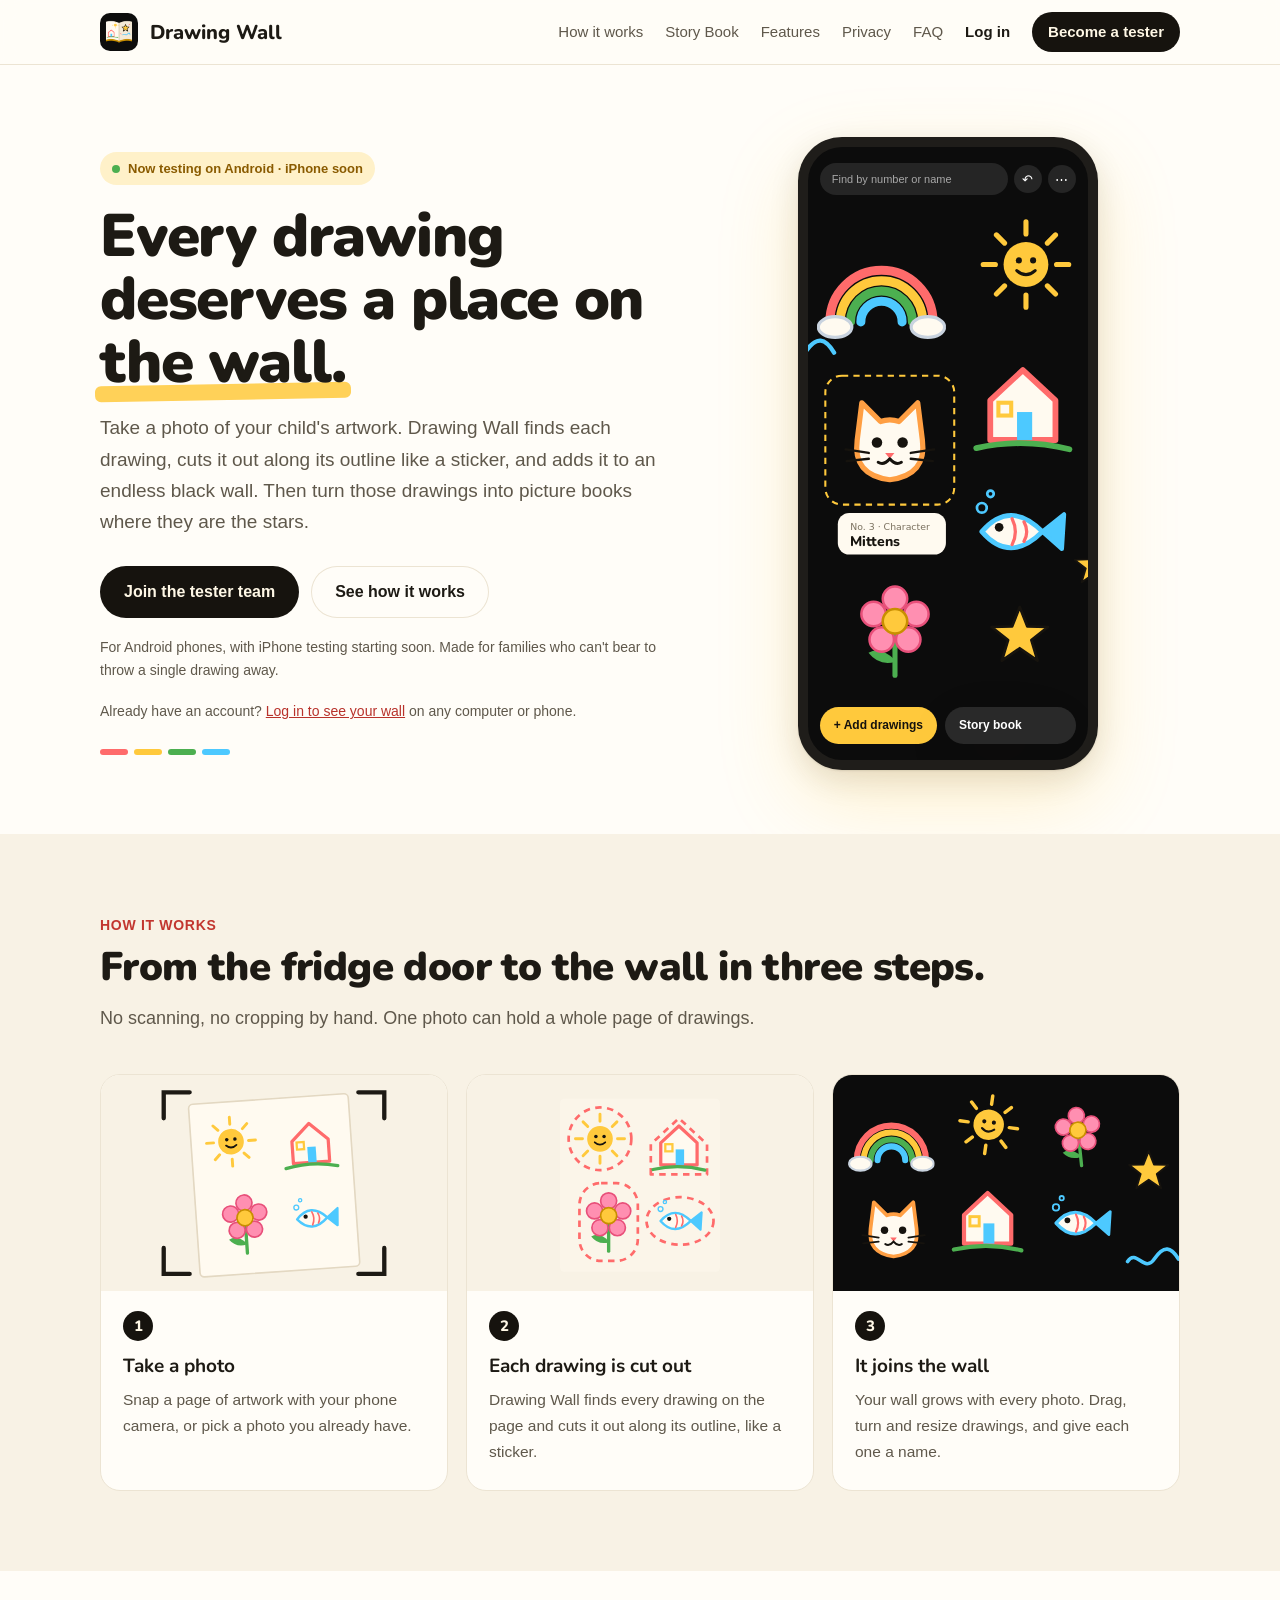
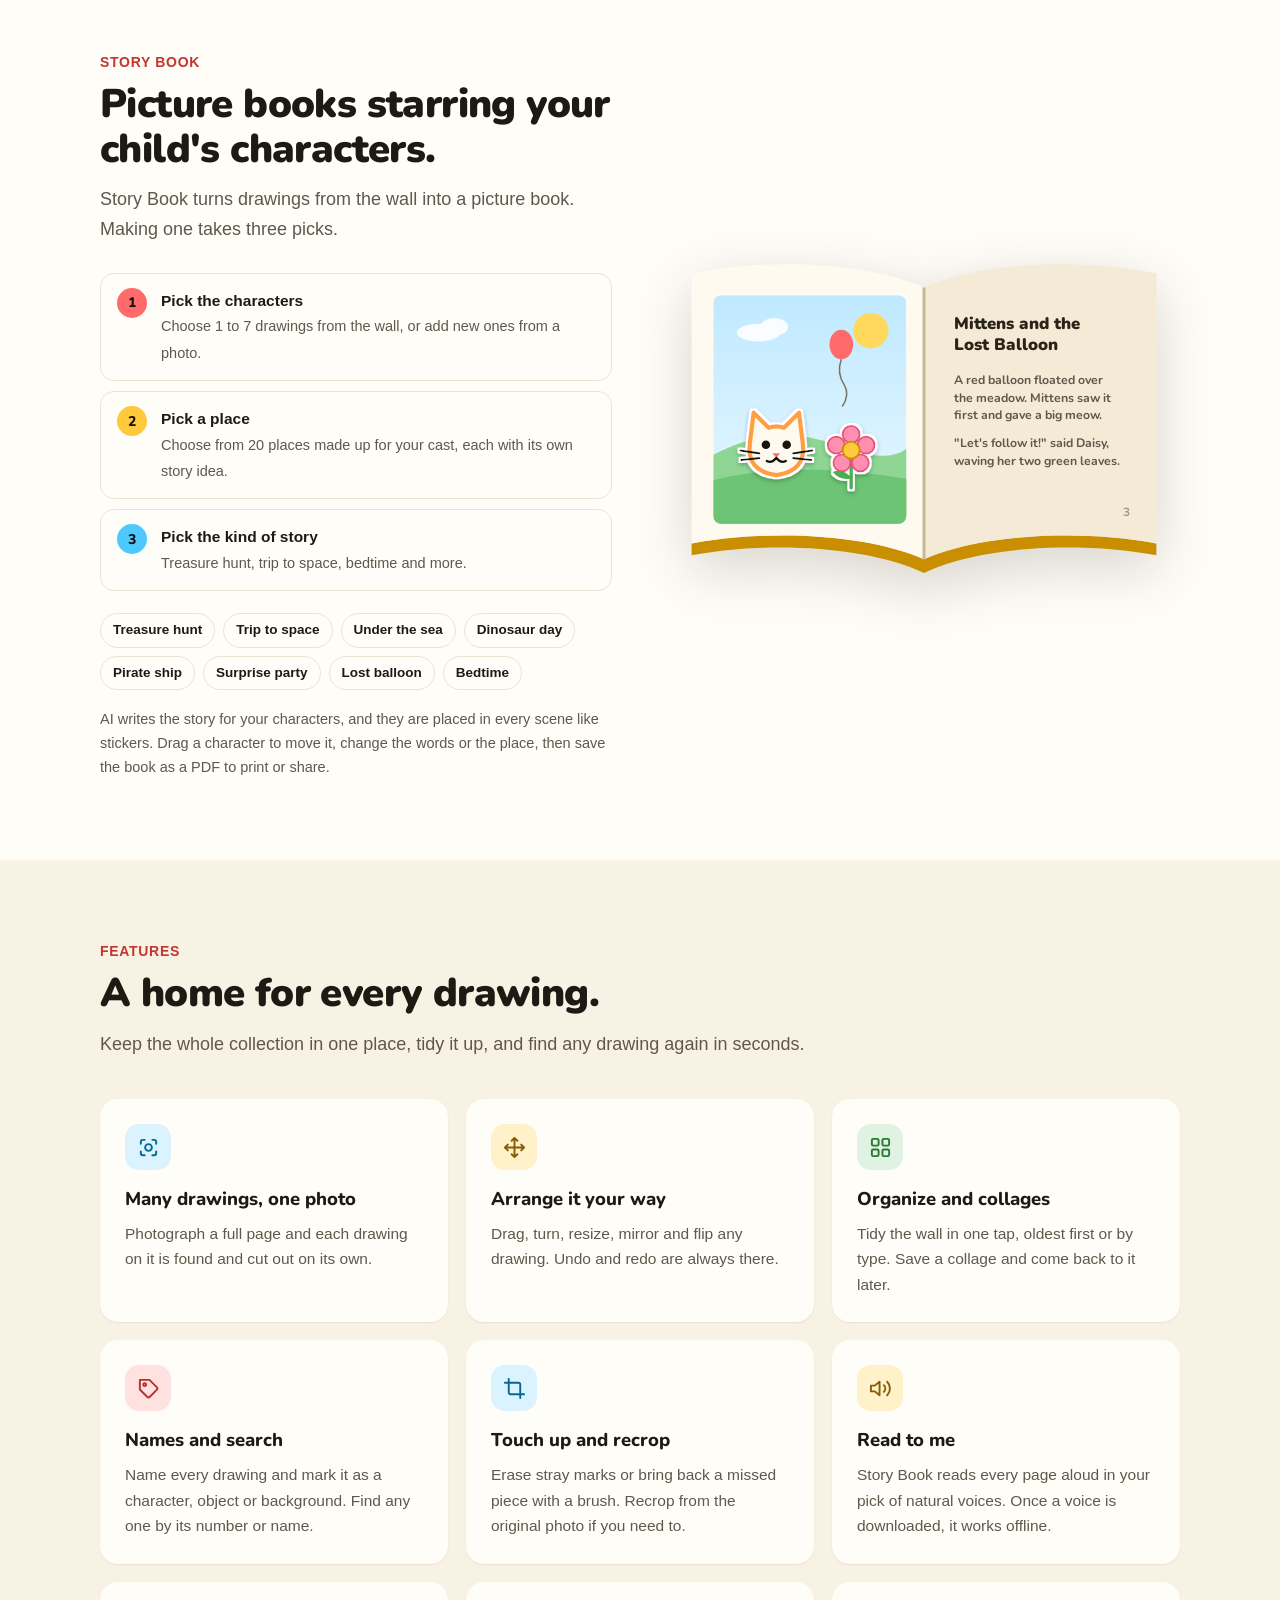
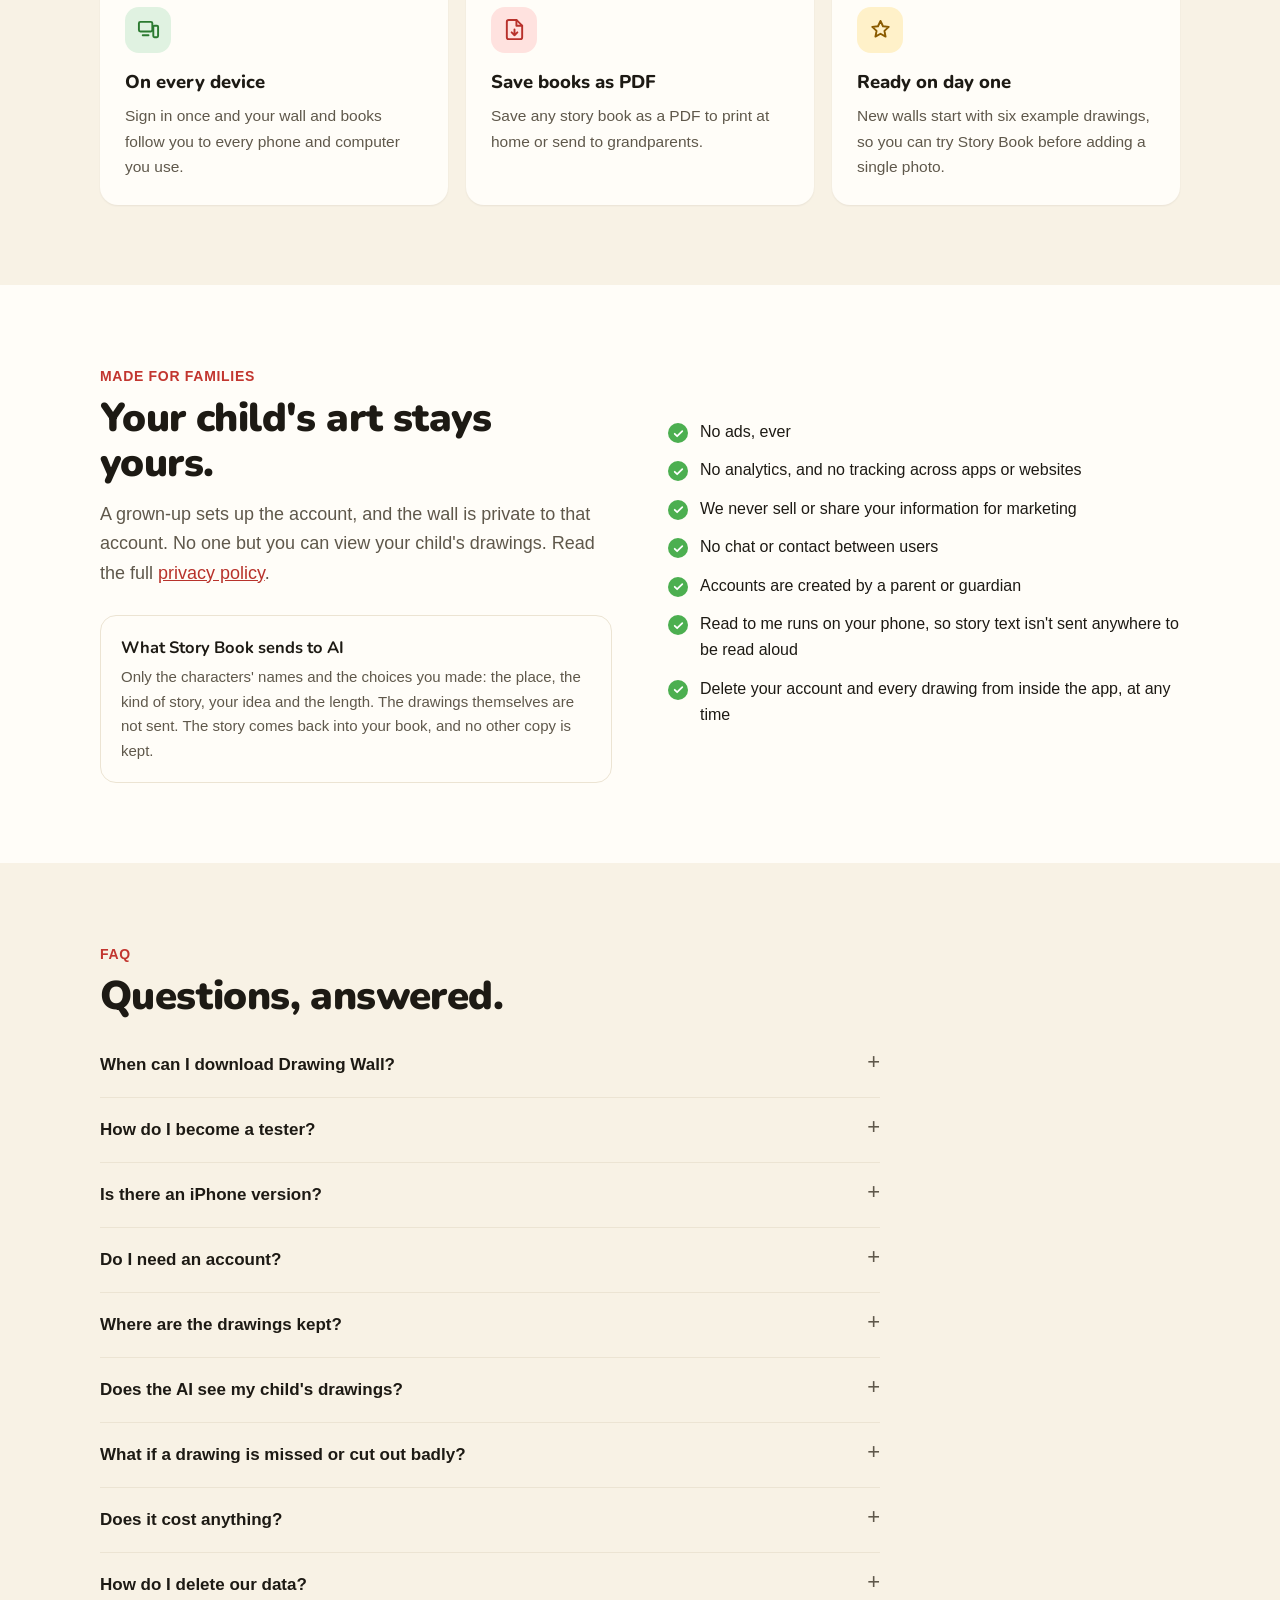
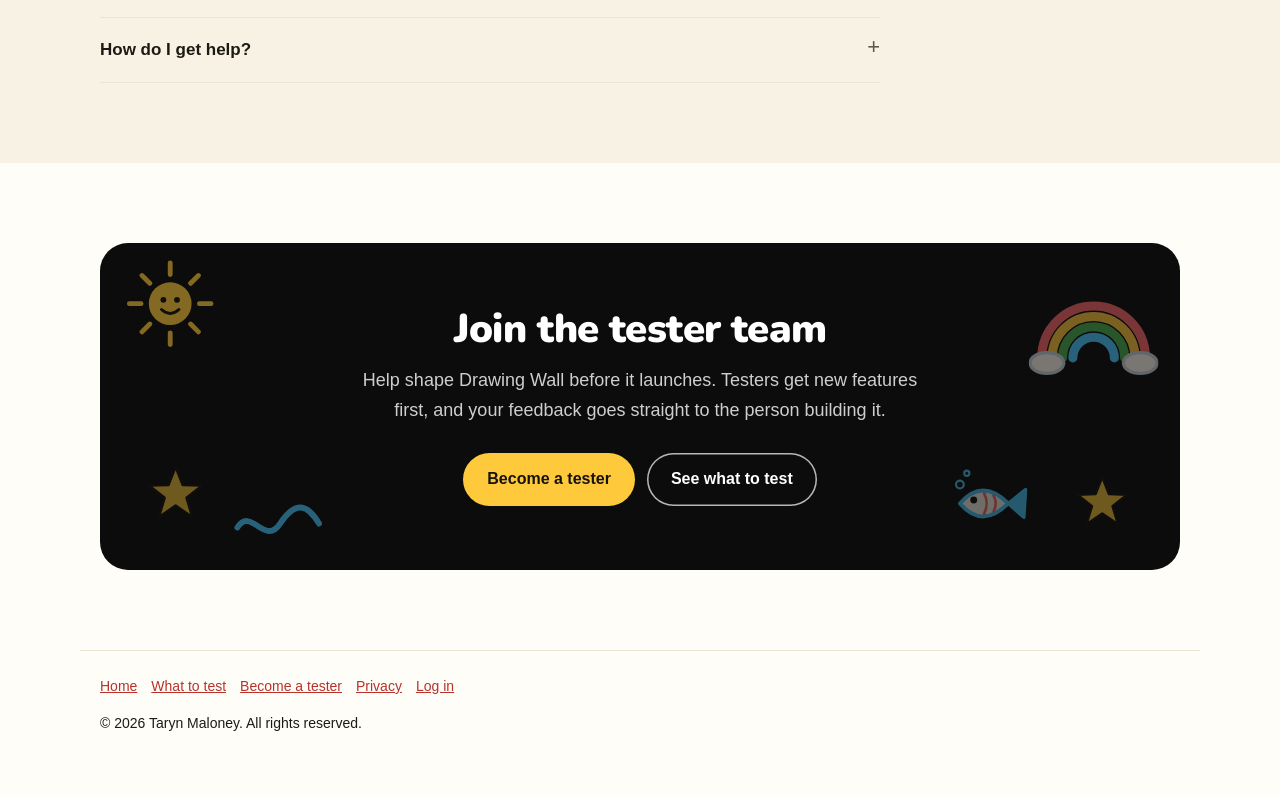
==== index.html @ f22b0670 "iPhone: coming soon via a public TestFlight link (no email list) Co-Authored-By: Claude Opus 5.5 <no" ====
<!doctype html>
<html lang="en">
<head>
<meta charset="utf-8">
<meta name="viewport" content="width=device-width, initial-scale=1">
<title>Drawing Wall · Turn your kids' drawings into a wall of art</title>
<meta name="description" content="Take a photo of your child's artwork. Drawing Wall cuts out every drawing, adds it to an endless black wall, and turns the drawings into picture books.">
<meta property="og:title" content="Drawing Wall">
<meta property="og:description" content="Turn your kids' drawings into a wall of art and picture books starring them.">
<meta property="og:image" content="feature-graphic.png">
<meta name="theme-color" content="#0c0c0c">
<link rel="icon" href="icon.png">
<link rel="apple-touch-icon" href="icon.png">
<link rel="preconnect" href="https://fonts.googleapis.com">
<link rel="preconnect" href="https://fonts.gstatic.com" crossorigin>
<link rel="stylesheet" href="https://fonts.googleapis.com/css2?family=Nunito:wght@700;800;900&display=swap">
<link rel="stylesheet" href="style.css">
<link rel="stylesheet" href="home.css">
</head>
<body class="home">

<!-- The kids' doodles, drawn once and reused in every picture on the page -->
<svg width="0" height="0" style="position:absolute" aria-hidden="true" focusable="false">
  <defs>
    <symbol id="d-cat" viewBox="0 0 100 100">
      <path d="M22 50 L26 18 L42 34 Q50 31 58 34 L74 18 L78 50 Q82 80 50 84 Q18 80 22 50Z" fill="#fffaf0" stroke="#ff9f43" stroke-width="4.5" stroke-linejoin="round"/>
      <circle cx="39" cy="52" r="4.5" fill="#16130e"/><circle cx="61" cy="52" r="4.5" fill="#16130e"/>
      <path d="M46 61 L54 61 L50 66Z" fill="#ff6b6b"/>
      <path d="M50 66 Q45 72 40 69 M50 66 Q55 72 60 69" stroke="#16130e" stroke-width="2.5" fill="none" stroke-linecap="round"/>
      <path d="M12 58 L32 61 M13 68 L32 66 M88 58 L68 61 M87 68 L68 66" stroke="#16130e" stroke-width="2" stroke-linecap="round"/>
    </symbol>
    <symbol id="d-fish" viewBox="0 0 100 100">
      <path d="M70 50 L90 34 L88 66Z" fill="#4dc9ff" stroke="#4dc9ff" stroke-width="4" stroke-linejoin="round"/>
      <path d="M14 50 Q40 20 70 50 Q40 80 14 50Z" fill="#fffaf0" stroke="#4dc9ff" stroke-width="4.5" stroke-linejoin="round"/>
      <circle cx="30" cy="46" r="4" fill="#16130e"/>
      <path d="M42 38 Q48 50 42 62 M53 41 Q58 50 53 59" stroke="#ff6b6b" stroke-width="3" fill="none" stroke-linecap="round"/>
      <circle cx="14" cy="28" r="4.5" fill="none" stroke="#4dc9ff" stroke-width="2.5"/><circle cx="22" cy="15" r="3" fill="none" stroke="#4dc9ff" stroke-width="2.5"/>
    </symbol>
    <symbol id="d-sun" viewBox="0 0 100 100">
      <path d="M50 8v12M50 80v12M8 50h12M80 50h12M21 21l8 8M71 71l8 8M79 21l-8 8M29 71l-8 8" stroke="#ffc93c" stroke-width="5" stroke-linecap="round"/>
      <circle cx="50" cy="50" r="22" fill="#ffc93c"/>
      <circle cx="43" cy="46" r="3" fill="#16130e"/><circle cx="57" cy="46" r="3" fill="#16130e"/>
      <path d="M41 56 Q50 64 59 56" stroke="#16130e" stroke-width="3" fill="none" stroke-linecap="round"/>
    </symbol>
    <symbol id="d-house" viewBox="0 0 100 100">
      <path d="M22 82 V48 L50 22 L78 48 V82 Z" fill="#fffaf0" stroke="#ff6b6b" stroke-width="5" stroke-linejoin="round"/>
      <rect x="45" y="58" width="13" height="24" fill="#4dc9ff"/>
      <rect x="29" y="50" width="11" height="11" fill="none" stroke="#ffc93c" stroke-width="3.5"/>
      <path d="M10 89 Q50 80 90 90" stroke="#4caf50" stroke-width="5" fill="none" stroke-linecap="round"/>
    </symbol>
    <symbol id="d-flower" viewBox="0 0 100 100">
      <path d="M50 52 V95" stroke="#4caf50" stroke-width="5" stroke-linecap="round"/>
      <path d="M50 80 Q36 66 24 73 Q34 86 50 82" fill="#4caf50"/>
      <g fill="#ff8fb1" stroke="#e8507a" stroke-width="2.5"><circle cx="50" cy="20" r="12"/><circle cx="71" cy="35" r="12"/><circle cx="63" cy="60" r="12"/><circle cx="37" cy="60" r="12"/><circle cx="29" cy="35" r="12"/></g>
      <circle cx="50" cy="42" r="12" fill="#ffc93c" stroke="#c98f00" stroke-width="2.5"/>
    </symbol>
    <symbol id="d-rainbow" viewBox="0 0 100 100">
      <g fill="none" stroke-width="7" stroke-linecap="round">
        <path d="M10 76 A40 40 0 0 1 90 76" stroke="#ff6b6b"/>
        <path d="M18 76 A32 32 0 0 1 82 76" stroke="#ffc93c"/>
        <path d="M26 76 A24 24 0 0 1 74 76" stroke="#4caf50"/>
        <path d="M34 76 A16 16 0 0 1 66 76" stroke="#4dc9ff"/>
      </g>
      <g fill="#fffaf0" stroke="#c9d3df" stroke-width="2.5"><ellipse cx="14" cy="80" rx="13" ry="8"/><ellipse cx="86" cy="80" rx="13" ry="8"/></g>
    </symbol>
    <symbol id="d-star" viewBox="0 0 100 100">
      <path d="M50 10 L61 38 L91 39 L67 58 L76 88 L50 70 L24 88 L33 58 L9 39 L39 38Z" fill="#ffc93c" stroke="#16130e" stroke-width="4" stroke-linejoin="round"/>
    </symbol>
    <symbol id="d-wave" viewBox="0 0 100 100">
      <path d="M8 58 C 22 36, 36 78, 52 54 S 80 34, 92 54" fill="none" stroke="#4dc9ff" stroke-width="6" stroke-linecap="round"/>
    </symbol>
    <filter id="sticker" x="-20%" y="-20%" width="140%" height="140%">
      <feMorphology in="SourceAlpha" operator="dilate" radius="2.5" result="grow"/>
      <feFlood flood-color="#ffffff"/>
      <feComposite in2="grow" operator="in" result="edge"/>
      <feDropShadow in="edge" dx="0" dy="2" stdDeviation="2" flood-color="#000" flood-opacity=".25" result="edgeShadow"/>
      <feMerge><feMergeNode in="edgeShadow"/><feMergeNode in="SourceGraphic"/></feMerge>
    </filter>
  </defs>
</svg>

<main>

<div class="nav">
  <div class="wrap">
    <header><img src="icon.png" alt=""><a href="./">Drawing Wall</a></header>
    <nav aria-label="Main">
      <a href="#how">How it works</a>
      <a href="#story-book">Story Book</a>
      <a href="#features">Features</a>
      <a href="#privacy">Privacy</a>
      <a href="#faq">FAQ</a>
      <a class="login" href="wall/">Log in</a>
      <a class="button" href="testers.html">Become a tester</a>
    </nav>
  </div>
</div>

<section class="hero">
  <div class="wrap">
    <div>
      <span class="eyebrow">Now testing on Android · iPhone soon</span>
      <h1>Every drawing deserves a place on <span class="hl">the wall.</span></h1>
      <p class="lede">Take a photo of your child's artwork. Drawing Wall finds each drawing, cuts it out along its outline like a sticker, and adds it to an endless black wall. Then turn those drawings into picture books where they are the stars.</p>
      <div class="ctas">
        <a class="button big" href="testers.html">Join the tester team</a>
        <a class="button big ghost" href="#how">See how it works</a>
      </div>
      <p class="platforms">For Android phones, with iPhone testing starting soon. Made for families who can't bear to throw a single drawing away.</p>
      <p class="platforms">Already have an account? <a href="wall/">Log in to see your wall</a> on any computer or phone.</p>
      <div class="crayons" aria-hidden="true"><i style="background:var(--coral)"></i><i style="background:var(--sun)"></i><i style="background:var(--leaf)"></i><i style="background:var(--sky)"></i></div>
    </div>

    <div class="phone" aria-hidden="true">
      <div class="screen">
        <svg class="wall" viewBox="0 0 280 590" preserveAspectRatio="xMidYMid slice">
          <use href="#d-wave" x="-34" y="160" width="70" height="70"/>
          <use href="#d-rainbow" x="14" y="74" width="124" height="124"/>
          <use class="float" href="#d-sun" x="166" y="64" width="98" height="98"/>
          <use href="#d-house" x="156" y="190" width="112" height="112"/>
          <rect x="22" y="220" width="124" height="124" rx="16" fill="none" stroke="#ffc93c" stroke-width="2" stroke-dasharray="6 5"/>
          <use href="#d-cat" x="28" y="226" width="112" height="112"/>
          <g transform="translate(34 352)">
            <rect width="104" height="40" rx="11" fill="#fffaf0"/>
            <text x="12" y="16" font-size="9" fill="#7a705e" font-family="system-ui,sans-serif">No. 3 · Character</text>
            <text x="12" y="32" font-size="13.5" font-weight="800" fill="#16130e" font-family="Nunito,system-ui,sans-serif">Mittens</text>
          </g>
          <use class="float d2" href="#d-fish" x="150" y="318" width="120" height="104"/>
          <use href="#d-flower" x="40" y="408" width="98" height="112"/>
          <use class="float d3" href="#d-star" x="176" y="436" width="66" height="66"/>
          <use href="#d-star" x="258" y="380" width="44" height="44"/>
        </svg>
        <div class="topbar"><span class="search">Find by number or name</span><span class="dot">&#8630;</span><span class="dot">&#8943;</span></div>
        <div class="dock"><span class="add">+ Add drawings</span><span class="book">Story book</span></div>
      </div>
    </div>
  </div>
</section>

<section class="band alt" id="how">
  <div class="wrap">
    <p class="kicker">How it works</p>
    <h2>From the fridge door to the wall in three steps.</h2>
    <p class="sub">No scanning, no cropping by hand. One photo can hold a whole page of drawings.</p>
    <ol class="how">
      <li>
        <span class="art" aria-hidden="true">
          <svg viewBox="0 0 320 200">
            <g transform="rotate(-4 160 100)">
              <rect x="86" y="22" width="148" height="160" rx="4" fill="#fffaf0" stroke="#e3d8c2" stroke-width="1.5"/>
              <use href="#d-sun" x="96" y="32" width="54" height="54"/>
              <use href="#d-house" x="166" y="34" width="60" height="60"/>
              <use href="#d-flower" x="100" y="100" width="62" height="70"/>
              <use href="#d-fish" x="168" y="110" width="58" height="50"/>
            </g>
            <path d="M58 40 V16 H82 M238 16 H262 V40 M262 160 V184 H238 M82 184 H58 V160" fill="none" stroke="currentColor" stroke-width="4" stroke-linecap="round" style="color:var(--text)"/>
          </svg>
        </span>
        <div class="txt"><b>Take a photo</b><span>Snap a page of artwork with your phone camera, or pick a photo you already have.</span></div>
      </li>
      <li>
        <span class="art" aria-hidden="true">
          <svg viewBox="0 0 320 200">
            <rect x="86" y="22" width="148" height="160" rx="4" fill="#fffaf0" opacity=".35"/>
            <g fill="none" stroke="#ff6b6b" stroke-width="2.5" stroke-dasharray="6 5">
              <circle cx="123" cy="59" r="29"/>
              <path d="M170 92 V64 L196 40 L222 64 V92 Z" stroke-linejoin="round"/>
              <rect x="104" y="100" width="54" height="72" rx="20"/>
              <ellipse cx="197" cy="135" rx="31" ry="22"/>
            </g>
            <use href="#d-sun" x="96" y="32" width="54" height="54"/>
            <use href="#d-house" x="166" y="34" width="60" height="60"/>
            <use href="#d-flower" x="100" y="100" width="62" height="70"/>
            <use href="#d-fish" x="168" y="110" width="58" height="50"/>
          </svg>
        </span>
        <div class="txt"><b>Each drawing is cut out</b><span>Drawing Wall finds every drawing on the page and cuts it out along its outline, like a sticker.</span></div>
      </li>
      <li>
        <span class="art dark" aria-hidden="true">
          <svg viewBox="0 0 320 200">
            <use href="#d-rainbow" x="14" y="18" width="80" height="80"/>
            <use href="#d-cat" x="18" y="104" width="76" height="76"/>
            <use href="#d-sun" x="112" y="14" width="64" height="64" transform="rotate(8 144 46)"/>
            <use href="#d-house" x="104" y="92" width="78" height="78"/>
            <use href="#d-flower" x="196" y="20" width="62" height="72" transform="rotate(-6 227 56)"/>
            <use href="#d-fish" x="192" y="104" width="76" height="66"/>
            <use href="#d-star" x="270" y="66" width="44" height="44"/>
            <use href="#d-wave" x="268" y="140" width="56" height="56"/>
          </svg>
        </span>
        <div class="txt"><b>It joins the wall</b><span>Your wall grows with every photo. Drag, turn and resize drawings, and give each one a name.</span></div>
      </li>
    </ol>
  </div>
</section>

<section class="band" id="story-book">
  <div class="wrap split">
    <div>
      <p class="kicker">Story Book</p>
      <h2>Picture books starring your child's characters.</h2>
      <p class="sub" style="margin-bottom:28px">Story Book turns drawings from the wall into a picture book. Making one takes three picks.</p>
      <ol class="picks">
        <li><span class="n" style="background:var(--coral)">1</span><div><b>Pick the characters</b><span>Choose 1 to 7 drawings from the wall, or add new ones from a photo.</span></div></li>
        <li><span class="n" style="background:var(--sun)">2</span><div><b>Pick a place</b><span>Choose from 20 places made up for your cast, each with its own story idea.</span></div></li>
        <li><span class="n" style="background:var(--sky)">3</span><div><b>Pick the kind of story</b><span>Treasure hunt, trip to space, bedtime and more.</span></div></li>
      </ol>
      <ul class="chips" aria-label="Kinds of story">
        <li>Treasure hunt</li><li>Trip to space</li><li>Under the sea</li><li>Dinosaur day</li><li>Pirate ship</li><li>Surprise party</li><li>Lost balloon</li><li>Bedtime</li>
      </ul>
      <p class="small-note">AI writes the story for your characters, and they are placed in every scene like stickers. Drag a character to move it, change the words or the place, then save the book as a PDF to print or share.</p>
    </div>
    <div class="book" role="img" aria-label="An open picture book. On the left page, a drawn cat and flower stand in a sunny meadow. On the right page, the story text.">
      <svg viewBox="0 0 520 340">
        <defs>
          <linearGradient id="sky" x1="0" y1="0" x2="0" y2="1"><stop offset="0" stop-color="#bfe9ff"/><stop offset="1" stop-color="#e9f8ff"/></linearGradient>
          <clipPath id="scene"><rect x="46" y="48" width="196" height="232" rx="8"/></clipPath>
        </defs>
        <path d="M24 300 C 100 286, 200 290, 260 316 C 320 290, 420 286, 496 300 V312 C 420 298, 320 302, 260 330 C 200 302, 100 298, 24 312 Z" fill="#c98f00"/>
        <path d="M260 40 C 200 14, 100 10, 24 26 V300 C 100 286, 200 290, 260 316 Z" fill="#fffaf0"/>
        <path d="M260 40 C 320 14, 420 10, 496 26 V300 C 420 286, 320 290, 260 316 Z" fill="#f4ead6"/>
        <path d="M260 40 V316" stroke="#c9b897" stroke-width="3"/>
        <g clip-path="url(#scene)">
          <rect x="46" y="48" width="196" height="232" fill="url(#sky)"/>
          <circle cx="206" cy="84" r="18" fill="#ffd95e"/>
          <path d="M46 210 Q 110 176 170 200 T 250 196 V290 H46Z" fill="#8fd694"/>
          <path d="M46 236 Q 130 214 250 236 V290 H46Z" fill="#6cc474"/>
          <g fill="#fff" opacity=".9"><ellipse cx="92" cy="86" rx="22" ry="9"/><ellipse cx="108" cy="80" rx="14" ry="9"/></g>
          <g transform="translate(176 98)"><ellipse cx="0" cy="0" rx="12" ry="15" fill="#ff6b6b"/><path d="M0 15 q -5 14 3 26 q 6 10 -2 22" stroke="#7a705e" stroke-width="1.5" fill="none"/></g>
          <g filter="url(#sticker)">
            <use href="#d-cat" x="62" y="150" width="96" height="96"/>
            <use href="#d-flower" x="150" y="170" width="72" height="82"/>
          </g>
        </g>
        <g font-family="Nunito,system-ui,sans-serif" fill="#2a2418">
          <text x="290" y="82" font-size="17" font-weight="900">Mittens and the</text>
          <text x="290" y="104" font-size="17" font-weight="900">Lost Balloon</text>
          <g font-size="12.5" font-weight="700" fill="#5f584b">
            <text x="290" y="138">A red balloon floated over</text>
            <text x="290" y="156">the meadow. Mittens saw it</text>
            <text x="290" y="174">first and gave a big meow.</text>
            <text x="290" y="202">"Let's follow it!" said Daisy,</text>
            <text x="290" y="220">waving her two green leaves.</text>
          </g>
          <text x="462" y="272" font-size="12" fill="#a39780" font-weight="700">3</text>
        </g>
      </svg>
    </div>
  </div>
</section>

<section class="band alt" id="features">
  <div class="wrap">
    <p class="kicker">Features</p>
    <h2>A home for every drawing.</h2>
    <p class="sub">Keep the whole collection in one place, tidy it up, and find any drawing again in seconds.</p>
    <div class="grid">
      <div class="card">
        <div class="ico sky"><svg viewBox="0 0 24 24"><path d="M4 8V6a2 2 0 0 1 2-2h2M16 4h2a2 2 0 0 1 2 2v2M20 16v2a2 2 0 0 1-2 2h-2M8 20H6a2 2 0 0 1-2-2v-2"/><circle cx="12" cy="12" r="3.5"/></svg></div>
        <h3>Many drawings, one photo</h3>
        <p>Photograph a full page and each drawing on it is found and cut out on its own.</p>
      </div>
      <div class="card">
        <div class="ico"><svg viewBox="0 0 24 24"><path d="M5 9l-3 3 3 3M9 5l3-3 3 3M15 19l-3 3-3-3M19 9l3 3-3 3M2 12h20M12 2v20"/></svg></div>
        <h3>Arrange it your way</h3>
        <p>Drag, turn, resize, mirror and flip any drawing. Undo and redo are always there.</p>
      </div>
      <div class="card">
        <div class="ico leaf"><svg viewBox="0 0 24 24"><rect x="3" y="3" width="7" height="7" rx="1.5"/><rect x="14" y="3" width="7" height="7" rx="1.5"/><rect x="3" y="14" width="7" height="7" rx="1.5"/><rect x="14" y="14" width="7" height="7" rx="1.5"/></svg></div>
        <h3>Organize and collages</h3>
        <p>Tidy the wall in one tap, oldest first or by type. Save a collage and come back to it later.</p>
      </div>
      <div class="card">
        <div class="ico coral"><svg viewBox="0 0 24 24"><path d="M20.6 13.4l-7.2 7.2a2 2 0 0 1-2.8 0L3 13V3h10l7.6 7.6a2 2 0 0 1 0 2.8z"/><circle cx="8" cy="8" r="1.5"/></svg></div>
        <h3>Names and search</h3>
        <p>Name every drawing and mark it as a character, object or background. Find any one by its number or name.</p>
      </div>
      <div class="card">
        <div class="ico sky"><svg viewBox="0 0 24 24"><path d="M6 2v14a2 2 0 0 0 2 2h14"/><path d="M18 22V8a2 2 0 0 0-2-2H2"/></svg></div>
        <h3>Touch up and recrop</h3>
        <p>Erase stray marks or bring back a missed piece with a brush. Recrop from the original photo if you need to.</p>
      </div>
      <div class="card">
        <div class="ico"><svg viewBox="0 0 24 24"><path d="M11 5L6 9H2v6h4l5 4z"/><path d="M15.5 8.5a5 5 0 0 1 0 7M19 5a10 10 0 0 1 0 14"/></svg></div>
        <h3>Read to me</h3>
        <p>Story Book reads every page aloud in your pick of natural voices. Once a voice is downloaded, it works offline.</p>
      </div>
      <div class="card">
        <div class="ico leaf"><svg viewBox="0 0 24 24"><rect x="2" y="4" width="14" height="10" rx="1.5"/><path d="M6 18h6"/><rect x="17" y="8" width="5" height="12" rx="1.2"/></svg></div>
        <h3>On every device</h3>
        <p>Sign in once and your wall and books follow you to every phone and computer you use.</p>
      </div>
      <div class="card">
        <div class="ico coral"><svg viewBox="0 0 24 24"><path d="M14 2H6a2 2 0 0 0-2 2v16a2 2 0 0 0 2 2h12a2 2 0 0 0 2-2V8z"/><path d="M14 2v6h6M12 18v-6M9 15l3 3 3-3"/></svg></div>
        <h3>Save books as PDF</h3>
        <p>Save any story book as a PDF to print at home or send to grandparents.</p>
      </div>
      <div class="card">
        <div class="ico"><svg viewBox="0 0 24 24"><path d="M12 3l2.6 5.6 6 .7-4.5 4.1 1.2 6L12 16.4 6.7 19.4l1.2-6L3.4 9.3l6-.7z"/></svg></div>
        <h3>Ready on day one</h3>
        <p>New walls start with six example drawings, so you can try Story Book before adding a single photo.</p>
      </div>
    </div>
  </div>
</section>

<section class="band" id="privacy">
  <div class="wrap split">
    <div>
      <p class="kicker">Made for families</p>
      <h2>Your child's art stays yours.</h2>
      <p class="sub" style="margin-bottom:0">A grown-up sets up the account, and the wall is private to that account. No one but you can view your child's drawings. Read the full <a href="privacy.html">privacy policy</a>.</p>
      <div class="ai-box">
        <b>What Story Book sends to AI</b>
        <p>Only the characters' names and the choices you made: the place, the kind of story, your idea and the length. The drawings themselves are not sent. The story comes back into your book, and no other copy is kept.</p>
      </div>
    </div>
    <ul class="checks">
      <li>No ads, ever</li>
      <li>No analytics, and no tracking across apps or websites</li>
      <li>We never sell or share your information for marketing</li>
      <li>No chat or contact between users</li>
      <li>Accounts are created by a parent or guardian</li>
      <li>Read to me runs on your phone, so story text isn't sent anywhere to be read aloud</li>
      <li>Delete your account and every drawing from inside the app, at any time</li>
    </ul>
  </div>
</section>

<section class="band alt" id="faq">
  <div class="wrap faq">
    <p class="kicker">FAQ</p>
    <h2>Questions, answered.</h2>
    <details>
      <summary>When can I download Drawing Wall?</summary>
      <p>Drawing Wall is in testing on Google Play ahead of its public release. Android users can <a href="testers.html">join the tester team</a> and try it now. iPhone testing through TestFlight, Apple's app for trying apps before launch, is starting soon.</p>
    </details>
    <details>
      <summary>How do I become a tester?</summary>
      <p>On Android, send us the Gmail address you use on Google Play and we'll email you the Google Play link. iPhone testing is coming soon through TestFlight, with a link you can tap to join. The steps are on the <a href="testers.html">tester page</a>.</p>
    </details>
    <details>
      <summary>Is there an iPhone version?</summary>
      <p>It's on the way. Drawing Wall is on Android first, and iPhone testing through TestFlight is starting soon. The join link will be on the <a href="testers.html#iphone">tester page</a> as soon as it opens.</p>
    </details>
    <details>
      <summary>Do I need an account?</summary>
      <p>Yes. A parent or guardian creates one with a name, email address and password. The account keeps your wall and books safe and lets them follow you to every device you sign in on.</p>
    </details>
    <details>
      <summary>Where are the drawings kept?</summary>
      <p>In your private account, stored with our database provider on servers in the United States. Only your account can read them. We don't look at them unless you ask us for help.</p>
    </details>
    <details>
      <summary>Does the AI see my child's drawings?</summary>
      <p>No. To write a story, only the characters' names and your story choices are sent. The drawings stay out of it.</p>
    </details>
    <details>
      <summary>What if a drawing is missed or cut out badly?</summary>
      <p>Drawing Wall looks for the paper, whatever its color, and tries to ignore shadows and lamp light. If a piece is missed, recrop it from the original photo, or use Touch up to erase or bring back parts.</p>
    </details>
    <details>
      <summary>Does it cost anything?</summary>
      <p>Drawing Wall is free on Google Play, with no ads.</p>
    </details>
    <details>
      <summary>How do I delete our data?</summary>
      <p>In the app, tap the menu at the top right, then Delete account, and tap it again to confirm. Your account and every drawing, photo, collage and book are removed straight away. You can also <a href="mailto:tarynmaloney5@gmail.com?subject=Drawing%20Wall%20account%20deletion">email us</a> from your account's email address.</p>
    </details>
    <details>
      <summary>How do I get help?</summary>
      <p>Email <a href="mailto:tarynmaloney5@gmail.com?subject=Drawing%20Wall%20support">tarynmaloney5@gmail.com</a> and we'll get back to you.</p>
    </details>
  </div>
</section>

<section class="band" id="get">
  <div class="wrap">
    <div class="cta">
      <svg class="confetti" viewBox="0 0 1000 320" preserveAspectRatio="xMidYMid slice" aria-hidden="true">
        <use href="#d-sun" x="20" y="20" width="90" height="90" opacity=".55"/>
        <use href="#d-wave" x="120" y="220" width="90" height="90" opacity=".5"/>
        <use href="#d-star" x="40" y="210" width="60" height="60" opacity=".45"/>
        <use href="#d-rainbow" x="860" y="24" width="120" height="120" opacity=".5"/>
        <use href="#d-star" x="900" y="220" width="56" height="56" opacity=".45"/>
        <use href="#d-fish" x="780" y="210" width="90" height="80" opacity=".45"/>
      </svg>
      <h2>Join the tester team</h2>
      <p>Help shape Drawing Wall before it launches. Testers get new features first, and your feedback goes straight to the person building it.</p>
      <div class="ctas">
        <a class="button big" href="testers.html">Become a tester</a>
        <a class="button big outline" href="testing.html">See what to test</a>
      </div>
    </div>
  </div>
</section>

<footer>
<a href="./">Home</a><a href="testing.html">What to test</a><a href="testers.html">Become a tester</a><a href="privacy.html">Privacy</a><a href="wall/">Log in</a>
<p>© 2026 Taryn Maloney. All rights reserved.</p>
</footer>

</main>
</body>
</html>
---- style.css ----
/* Drawing Wall: shared tokens and the simple doc pages. */
:root {
  color-scheme: light dark;
  --bg: #fffdf8;
  --text: #1d1a14;
  --muted: #5f584b;
  --line: #ece4d3;
  --soft: #f8f2e5;
  --brand: #16130e;          /* the black wall: primary buttons */
  --on-brand: #fff8e6;
  --link: #b8322b;           /* deep coral, readable on paper */
  --accent: #c2362f;
  /* crayon colors from the logo */
  --sun: #ffc93c;
  --coral: #ff6b6b;
  --sky: #4dc9ff;
  --leaf: #4caf50;
  --gold: #c98f00;
  --paper: #fffaf0;
  --wall: #0c0c0c;
  --head: "Nunito", -apple-system, "Segoe UI", Roboto, Helvetica, Arial, sans-serif;
}
@media (prefers-color-scheme: dark) {
  :root {
    --bg: #121110;
    --text: #f3eee3;
    --muted: #aaa293;
    --line: #2d2a25;
    --soft: #1c1a17;
    --brand: #ffc93c;
    --on-brand: #16130e;
    --link: #ff9a8f;
    --accent: #ff8a80;
  }
}
* { box-sizing: border-box; }
html { -webkit-text-size-adjust: 100%; }
body {
  margin: 0;
  background: var(--bg);
  color: var(--text);
  font: 16px/1.65 -apple-system, "Segoe UI", Roboto, Helvetica, Arial, sans-serif;
  overflow-wrap: break-word;
}
main { max-width: 760px; margin: 0 auto; padding: 32px 16px 64px; }
header { display: flex; align-items: center; gap: 12px; margin-bottom: 8px; }
header img { width: 44px; height: 44px; border-radius: 10px; }
header a { color: inherit; text-decoration: none; font-family: var(--head); font-weight: 800; font-size: 20px; }
h1, h2, h3 { font-family: var(--head); }
h1 { font-size: 32px; line-height: 1.2; margin: 24px 0 4px; font-weight: 800; }
h2 { font-size: 21px; margin: 36px 0 8px; padding-top: 12px; border-top: 1px solid var(--line); font-weight: 800; }
h3 { font-size: 17px; margin: 20px 0 4px; font-weight: 700; }
p, li { color: var(--text); }
.meta { color: var(--muted); font-size: 14px; margin: 0 0 24px; }
a { color: var(--link); }
ul { padding-left: 22px; }
li { margin: 4px 0; }
.box { background: var(--soft); border-radius: 14px; padding: 16px 18px; margin: 16px 0; }
.box p:first-child { margin-top: 0; }
.box p:last-child { margin-bottom: 0; }
table { width: 100%; border-collapse: collapse; font-size: 15px; margin: 12px 0; }
th, td { text-align: left; vertical-align: top; padding: 8px 10px; border-bottom: 1px solid var(--line); }
th { color: var(--muted); font-weight: 600; font-size: 13px; }
.button {
  display: inline-block; background: var(--brand); color: var(--on-brand); text-decoration: none;
  padding: 10px 18px; border-radius: 999px; font-weight: 700;
}
.button:hover { filter: brightness(1.12); }
footer { margin-top: 48px; padding-top: 16px; border-top: 1px solid var(--line); color: var(--muted); font-size: 14px; }
footer a { margin-right: 14px; display: inline-block; }
@media (max-width: 560px) {
  h1 { font-size: 27px; }
  table, thead, tbody, tr, th, td { display: block; }
  thead { display: none; }
  td { border: 0; padding: 2px 0; }
  tr { border-bottom: 1px solid var(--line); padding: 8px 0; }
  td:first-child { font-weight: 600; }
}
---- home.css ----
/* Landing page only. Tokens come from style.css. */
:root {
  --sun-soft: #fff1c9;  --sun-ink: #8a5b00;
  --coral-soft: #ffe2df; --coral-ink: #b8312b;
  --sky-soft: #daf3ff;  --sky-ink: #0a6890;
  --leaf-soft: #e0f2e1; --leaf-ink: #2b7a30;
  --shadow: 0 1px 2px rgba(40,30,10,.10), 0 10px 30px rgba(40,30,10,.12);
}
@media (prefers-color-scheme: dark) {
  :root {
    --sun-soft: #3a2f12;  --sun-ink: #ffd666;
    --coral-soft: #3b1f1d; --coral-ink: #ff9a8f;
    --sky-soft: #12303d;  --sky-ink: #7dd8ff;
    --leaf-soft: #1a3320; --leaf-ink: #86d68a;
    --shadow: 0 1px 2px rgba(0,0,0,.4), 0 10px 30px rgba(0,0,0,.45);
  }
}

.home main { max-width: none; padding: 0; }
.home { overflow-x: hidden; }
.wrap { max-width: 1120px; margin: 0 auto; padding: 0 20px; }

/* Nav */
.nav { position: sticky; top: 0; z-index: 10; background: color-mix(in srgb, var(--bg) 88%, transparent);
  backdrop-filter: saturate(1.4) blur(10px); -webkit-backdrop-filter: saturate(1.4) blur(10px);
  border-bottom: 1px solid var(--line); }
.nav .wrap { display: flex; align-items: center; gap: 24px; height: 64px; }
.home header { margin: 0; flex: none; }
.home header img { width: 38px; height: 38px; }
.nav nav { margin-left: auto; display: flex; align-items: center; gap: 22px; font-size: 15px; }
.nav nav a { color: var(--muted); text-decoration: none; white-space: nowrap; }
.nav nav a:hover { color: var(--text); }
.nav nav .button { color: var(--on-brand); padding: 8px 16px; }
@media (max-width: 860px) { .nav nav a:not(.button):not(.login) { display: none; } }
.nav nav a.login { color: var(--text); font-weight: 600; }
@media (max-width: 380px) { .home header a { font-size: 18px; } .nav nav .button { padding: 7px 13px; font-size: 14px; } }

/* Hero */
.hero { padding: 72px 0 64px; overflow: hidden; position: relative; }
.hero .wrap { display: grid; grid-template-columns: 1.1fr .9fr; gap: 48px; align-items: center; }
.eyebrow { display: inline-flex; align-items: center; gap: 8px; background: var(--sun-soft); color: var(--sun-ink);
  font-size: 13px; font-weight: 700; padding: 6px 12px; border-radius: 999px; }
.eyebrow::before { content: ""; width: 8px; height: 8px; border-radius: 50%; background: var(--leaf); }
.hero h1 { font-size: clamp(36px, 5.2vw, 60px); line-height: 1.05; letter-spacing: -.02em; margin: 20px 0 18px; font-weight: 900; }
.hero h1 .hl { position: relative; white-space: nowrap; }
.hero h1 .hl::after { content: ""; position: absolute; left: -2%; right: -2%; bottom: .06em; height: .26em; z-index: -1;
  background: var(--sun); border-radius: 6px; transform: rotate(-1deg); opacity: .85; }
@media (prefers-color-scheme: dark) { .hero h1 .hl::after { opacity: .45; } }
.hero h1 .hl { z-index: 0; }
.lede { font-size: 19px; color: var(--muted); max-width: 34em; margin: 0 0 28px; }
.ctas { display: flex; flex-wrap: wrap; gap: 12px; align-items: center; }
.button.big { padding: 13px 24px; font-size: 16px; }
.button.ghost { background: transparent; color: var(--text); box-shadow: inset 0 0 0 1px var(--line); }
.platforms { margin-top: 18px; font-size: 14px; color: var(--muted); }
.crayons { display: flex; gap: 6px; margin-top: 26px; }
.crayons i { width: 28px; height: 6px; border-radius: 6px; }

/* Phone mockup: the black wall */
.phone { justify-self: center; width: 300px; max-width: 100%; aspect-ratio: 9 / 19; border-radius: 44px; padding: 10px;
  background: #1f1d1a; box-shadow: var(--shadow), 0 30px 80px rgba(255,201,60,.22); position: relative; }
.screen { position: relative; height: 100%; border-radius: 34px; overflow: hidden; background: var(--wall); }
.screen svg.wall { position: absolute; inset: 0; width: 100%; height: 100%; }
.topbar { position: absolute; top: 16px; left: 12px; right: 12px; display: flex; gap: 6px; align-items: center; }
.topbar .search { flex: 1; min-width: 0; background: rgba(255,255,255,.1); color: rgba(255,255,255,.6); border-radius: 999px;
  padding: 7px 12px; font-size: 11px; white-space: nowrap; overflow: hidden; text-overflow: ellipsis; }
.topbar .dot { width: 28px; height: 28px; flex: none; border-radius: 50%; background: rgba(255,255,255,.1); color: #fff;
  display: grid; place-items: center; font-size: 13px; line-height: 1; }
.dock { position: absolute; left: 12px; right: 12px; bottom: 16px; display: flex; gap: 8px; justify-content: center; }
.dock span { border-radius: 999px; padding: 9px 14px; font-size: 12px; font-weight: 700; white-space: nowrap; }
.dock .add { background: var(--sun); color: #16130e; }
.dock .book { background: rgba(255,255,255,.12); color: #fff; }
.namecard { position: absolute; left: 18px; top: 210px; background: #fffaf0; color: #16130e; border-radius: 12px;
  padding: 6px 10px 7px; font-size: 11px; box-shadow: 0 6px 20px rgba(0,0,0,.5); }
.namecard small { display: block; color: #7a705e; font-size: 9.5px; }
.namecard b { font-size: 12.5px; }
@media (prefers-reduced-motion: no-preference) {
  .float { animation: bob 6s ease-in-out infinite; transform-box: fill-box; transform-origin: center; }
  .float.d2 { animation-delay: -2s; } .float.d3 { animation-delay: -4s; }
  @keyframes bob { 50% { transform: translateY(-4px) rotate(1.5deg); } }
}

@media (max-width: 860px) {
  .hero { padding-top: 44px; }
  .hero .wrap { grid-template-columns: 1fr; }
  .phone { width: 270px; }
}

/* Sections */
section.band { padding: 80px 0; scroll-margin-top: 40px; }
section.alt { background: var(--soft); }
.kicker { color: var(--accent); font-weight: 800; font-size: 14px; letter-spacing: .05em; text-transform: uppercase; margin: 0; }
.home h2 { border: 0; padding: 0; font-size: clamp(28px, 3.6vw, 40px); line-height: 1.12; letter-spacing: -.015em; margin: 8px 0 14px; font-weight: 900; }
.sub { color: var(--muted); font-size: 18px; max-width: 40em; margin: 0 0 40px; }
@media (max-width: 600px) { section.band { padding: 60px 0; } .sub { font-size: 17px; } }

/* How it works */
.how { display: grid; grid-template-columns: repeat(3, 1fr); gap: 18px; list-style: none; padding: 0; margin: 0; counter-reset: step; }
@media (max-width: 820px) { .how { grid-template-columns: 1fr; } }
.how li { counter-increment: step; margin: 0; border-radius: 20px; background: var(--bg); border: 1px solid var(--line); overflow: hidden; }
.how .art { display: block; aspect-ratio: 16 / 10; background: var(--soft); }
.how .art svg { display: block; width: 100%; height: 100%; }
.how .art.dark { background: var(--wall); }
.how .txt { padding: 20px 22px 24px; }
.how .txt::before { content: counter(step); display: inline-grid; place-items: center; width: 30px; height: 30px; border-radius: 50%;
  background: var(--brand); color: var(--on-brand); font-weight: 800; font-size: 15px; margin-bottom: 10px; font-family: var(--head); }
.how b { display: block; font-family: var(--head); font-size: 19px; margin-bottom: 4px; }
.how span { color: var(--muted); font-size: 15.5px; }
.how-note { color: var(--muted); font-size: 14.5px; margin: 22px 0 0; }

/* Story Book */
.split { display: grid; grid-template-columns: 1fr 1fr; gap: 56px; align-items: center; }
@media (max-width: 860px) { .split { grid-template-columns: 1fr; gap: 36px; } }
.picks { list-style: none; padding: 0; margin: 0 0 22px; display: grid; gap: 10px; }
.picks li { display: flex; align-items: flex-start; gap: 14px; background: var(--bg); border: 1px solid var(--line);
  border-radius: 14px; padding: 14px 16px; margin: 0; }
.picks b { display: block; font-size: 15.5px; }
.picks span { color: var(--muted); font-size: 14.5px; }
.picks .n { flex: none; width: 30px; height: 30px; border-radius: 50%; display: grid; place-items: center; font-weight: 800;
  font-family: var(--head); color: #16130e; font-size: 14px; }
.book { width: 100%; max-width: 520px; justify-self: center; filter: drop-shadow(0 18px 30px rgba(40,30,10,.18)); }
@media (prefers-color-scheme: dark) { .book { filter: drop-shadow(0 18px 30px rgba(0,0,0,.5)); } }
.book svg { display: block; width: 100%; height: auto; }
.chips { display: flex; flex-wrap: wrap; gap: 8px; margin: 0; padding: 0; list-style: none; }
.chips li { margin: 0; font-size: 13.5px; font-weight: 600; padding: 5px 12px; border-radius: 999px; background: var(--bg);
  border: 1px solid var(--line); color: var(--text); }
.small-note { color: var(--muted); font-size: 14.5px; margin: 18px 0 0; }

/* Features */
.grid { display: grid; grid-template-columns: repeat(3, 1fr); gap: 18px; }
@media (max-width: 900px) { .grid { grid-template-columns: repeat(2, 1fr); } }
@media (max-width: 600px) { .grid { grid-template-columns: 1fr; } }
.card { background: var(--bg); border: 1px solid var(--line); border-radius: 18px; padding: 24px; }
.alt .card { border-color: transparent; box-shadow: 0 1px 2px rgba(40,30,10,.07); }
.card h3 { margin: 14px 0 6px; font-size: 18.5px; font-weight: 800; }
.card p { margin: 0; color: var(--muted); font-size: 15.5px; }
.ico { width: 46px; height: 46px; border-radius: 14px; display: grid; place-items: center; background: var(--sun-soft); color: var(--sun-ink); }
.ico.coral { background: var(--coral-soft); color: var(--coral-ink); }
.ico.sky { background: var(--sky-soft); color: var(--sky-ink); }
.ico.leaf { background: var(--leaf-soft); color: var(--leaf-ink); }
.ico svg { width: 23px; height: 23px; fill: none; stroke: currentColor; stroke-width: 2; stroke-linecap: round; stroke-linejoin: round; }

/* Families and privacy */
.checks { list-style: none; padding: 0; margin: 0; display: grid; gap: 12px; }
.checks li { position: relative; padding-left: 32px; margin: 0; }
.checks li::before { content: ""; position: absolute; left: 0; top: 4px; width: 20px; height: 20px; border-radius: 50%;
  background: var(--leaf) url("data:image/svg+xml,%3Csvg xmlns='http://www.w3.org/2000/svg' viewBox='0 0 24 24' fill='none' stroke='white' stroke-width='3.2' stroke-linecap='round' stroke-linejoin='round'%3E%3Cpath d='M5 12.5l4.5 4.5L19 7.5'/%3E%3C/svg%3E") center/13px no-repeat; }
.ai-box { margin-top: 26px; background: var(--bg); border: 1px solid var(--line); border-radius: 16px; padding: 18px 20px; }
.ai-box b { display: block; font-family: var(--head); font-size: 16.5px; margin-bottom: 4px; }
.ai-box p { margin: 0; color: var(--muted); font-size: 15px; }

/* FAQ */
.faq details, .faq h2 { max-width: 780px; }
.faq details { border-bottom: 1px solid var(--line); padding: 18px 0; }
.faq summary { cursor: pointer; font-weight: 700; font-size: 17px; list-style: none; display: flex; justify-content: space-between; gap: 16px; }
.faq summary::-webkit-details-marker { display: none; }
.faq summary::after { content: "+"; color: var(--muted); font-weight: 400; font-size: 22px; line-height: 1; }
.faq details[open] summary::after { content: "\2013"; }
.faq details p { color: var(--muted); margin: 10px 0 0; }

/* CTA: a little black wall */
.cta { position: relative; overflow: hidden; text-align: center; background: var(--wall); color: #fff; border-radius: 28px; padding: 64px 24px; }
.cta > *:not(svg) { position: relative; }
.cta svg.confetti { position: absolute; inset: 0; width: 100%; height: 100%; opacity: .9; }
.cta h2 { color: #fff; margin-top: 0; }
.cta p { color: rgba(255,255,255,.8); font-size: 18px; margin: 0 auto 28px; max-width: 32em; }
.cta .ctas { justify-content: center; }
.cta .button { background: var(--sun); color: #16130e; }
.cta .button.outline { background: transparent; color: #fff; box-shadow: inset 0 0 0 1.5px rgba(255,255,255,.7); }
@media (prefers-color-scheme: dark) { .cta { box-shadow: inset 0 0 0 1px var(--line); } }

.home footer { max-width: 1120px; margin: 0 auto; padding: 24px 20px 48px; }
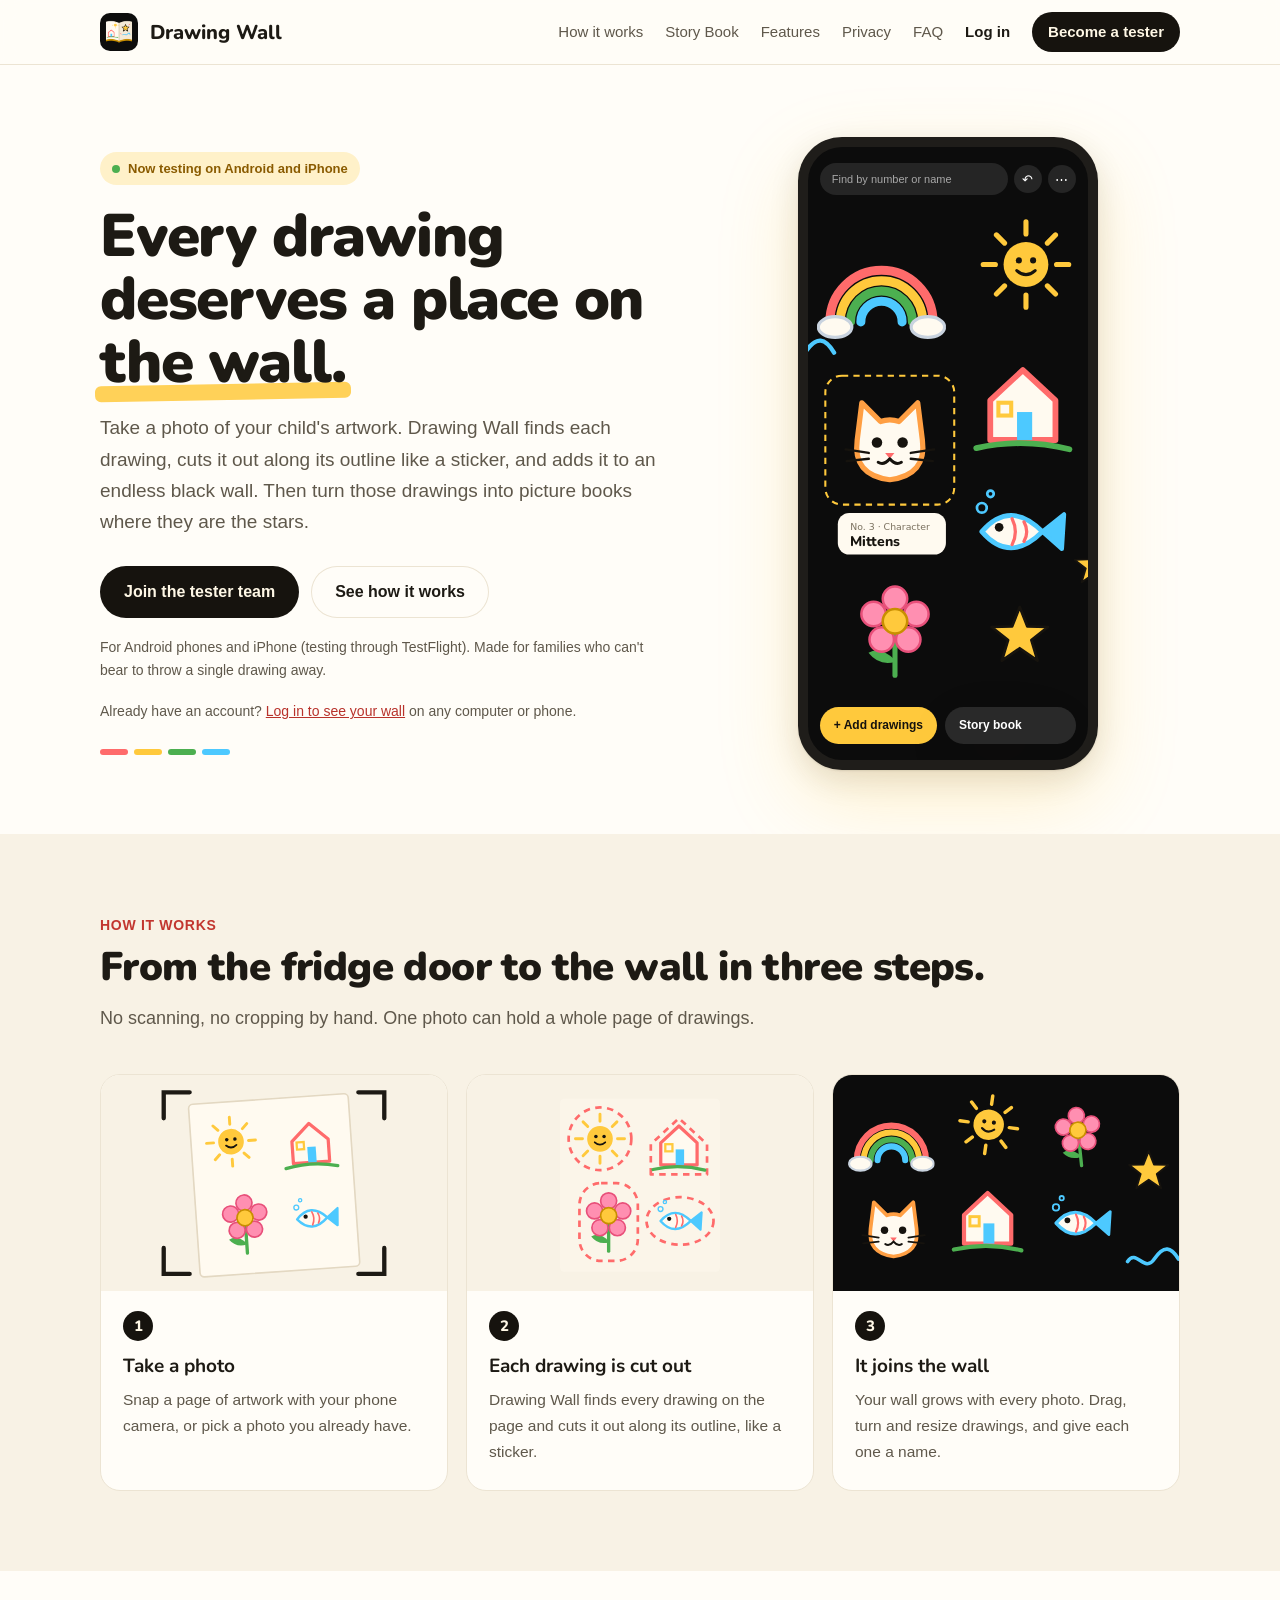
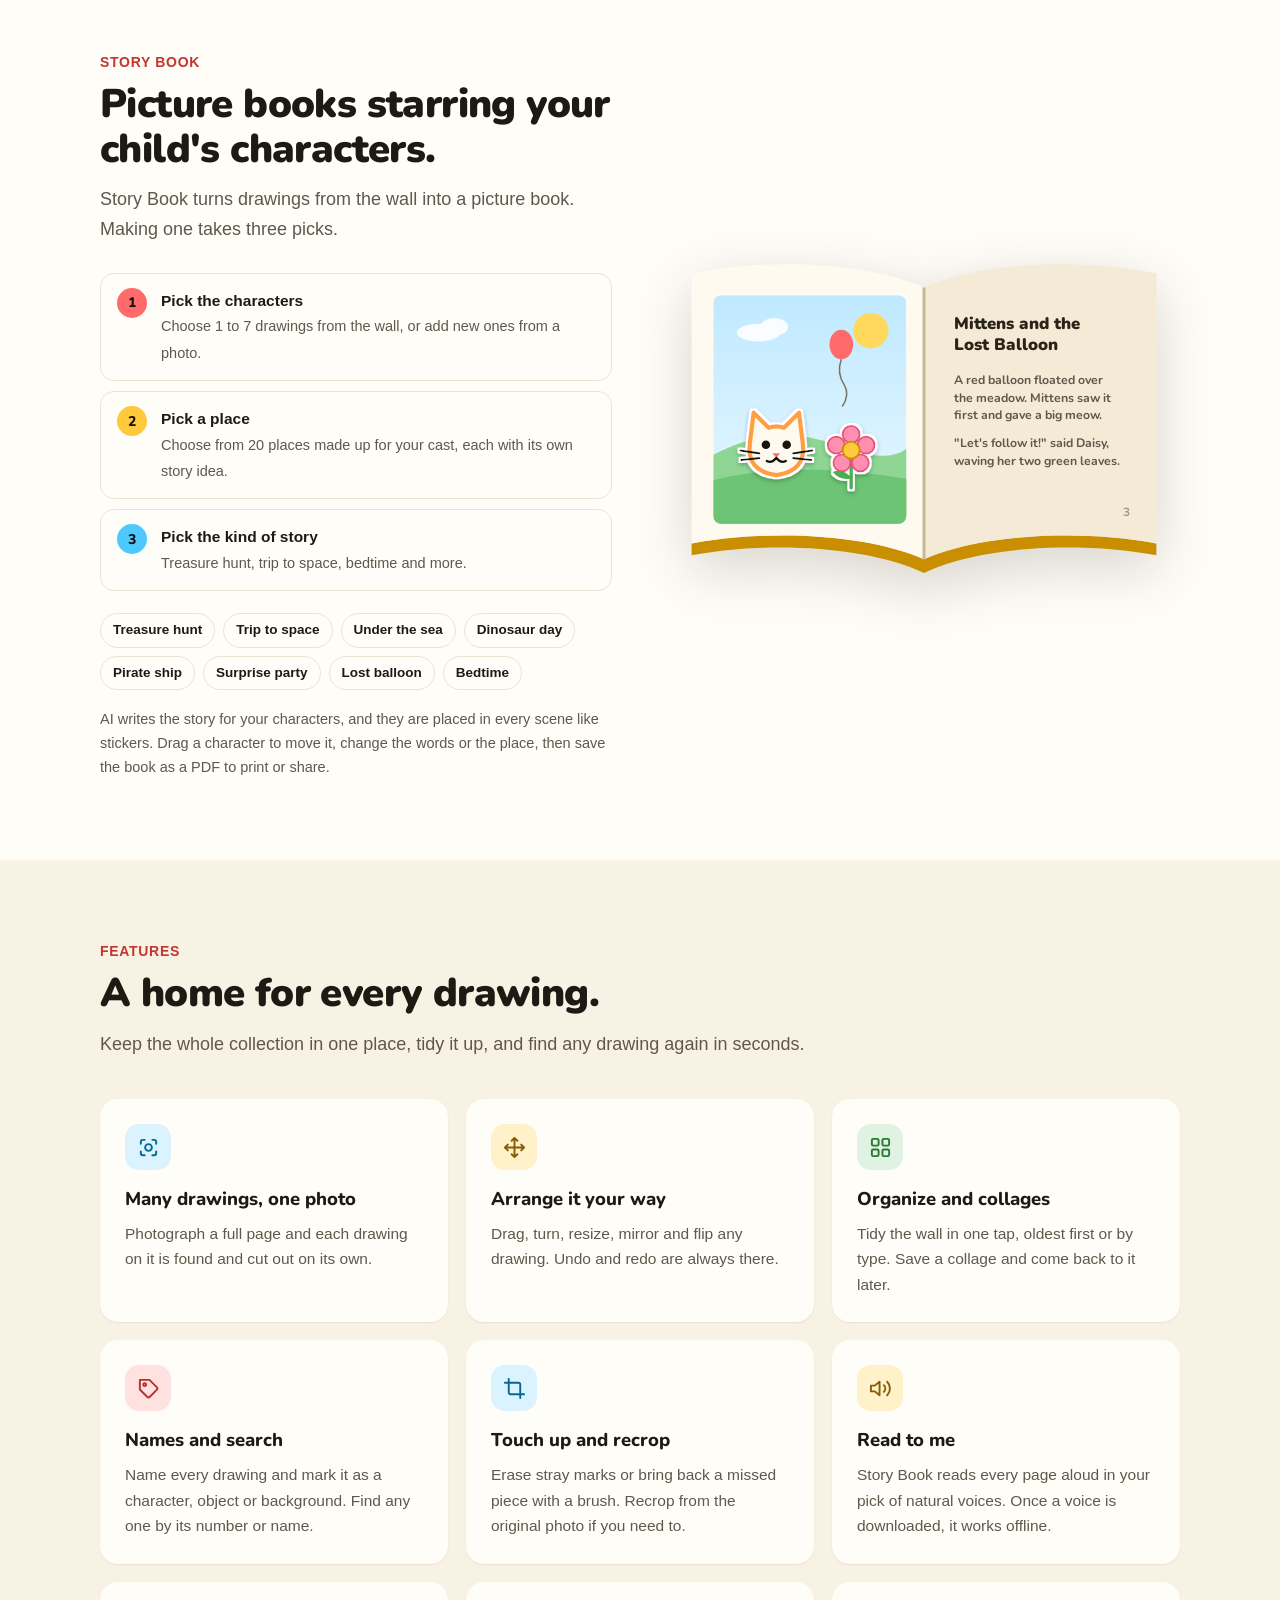
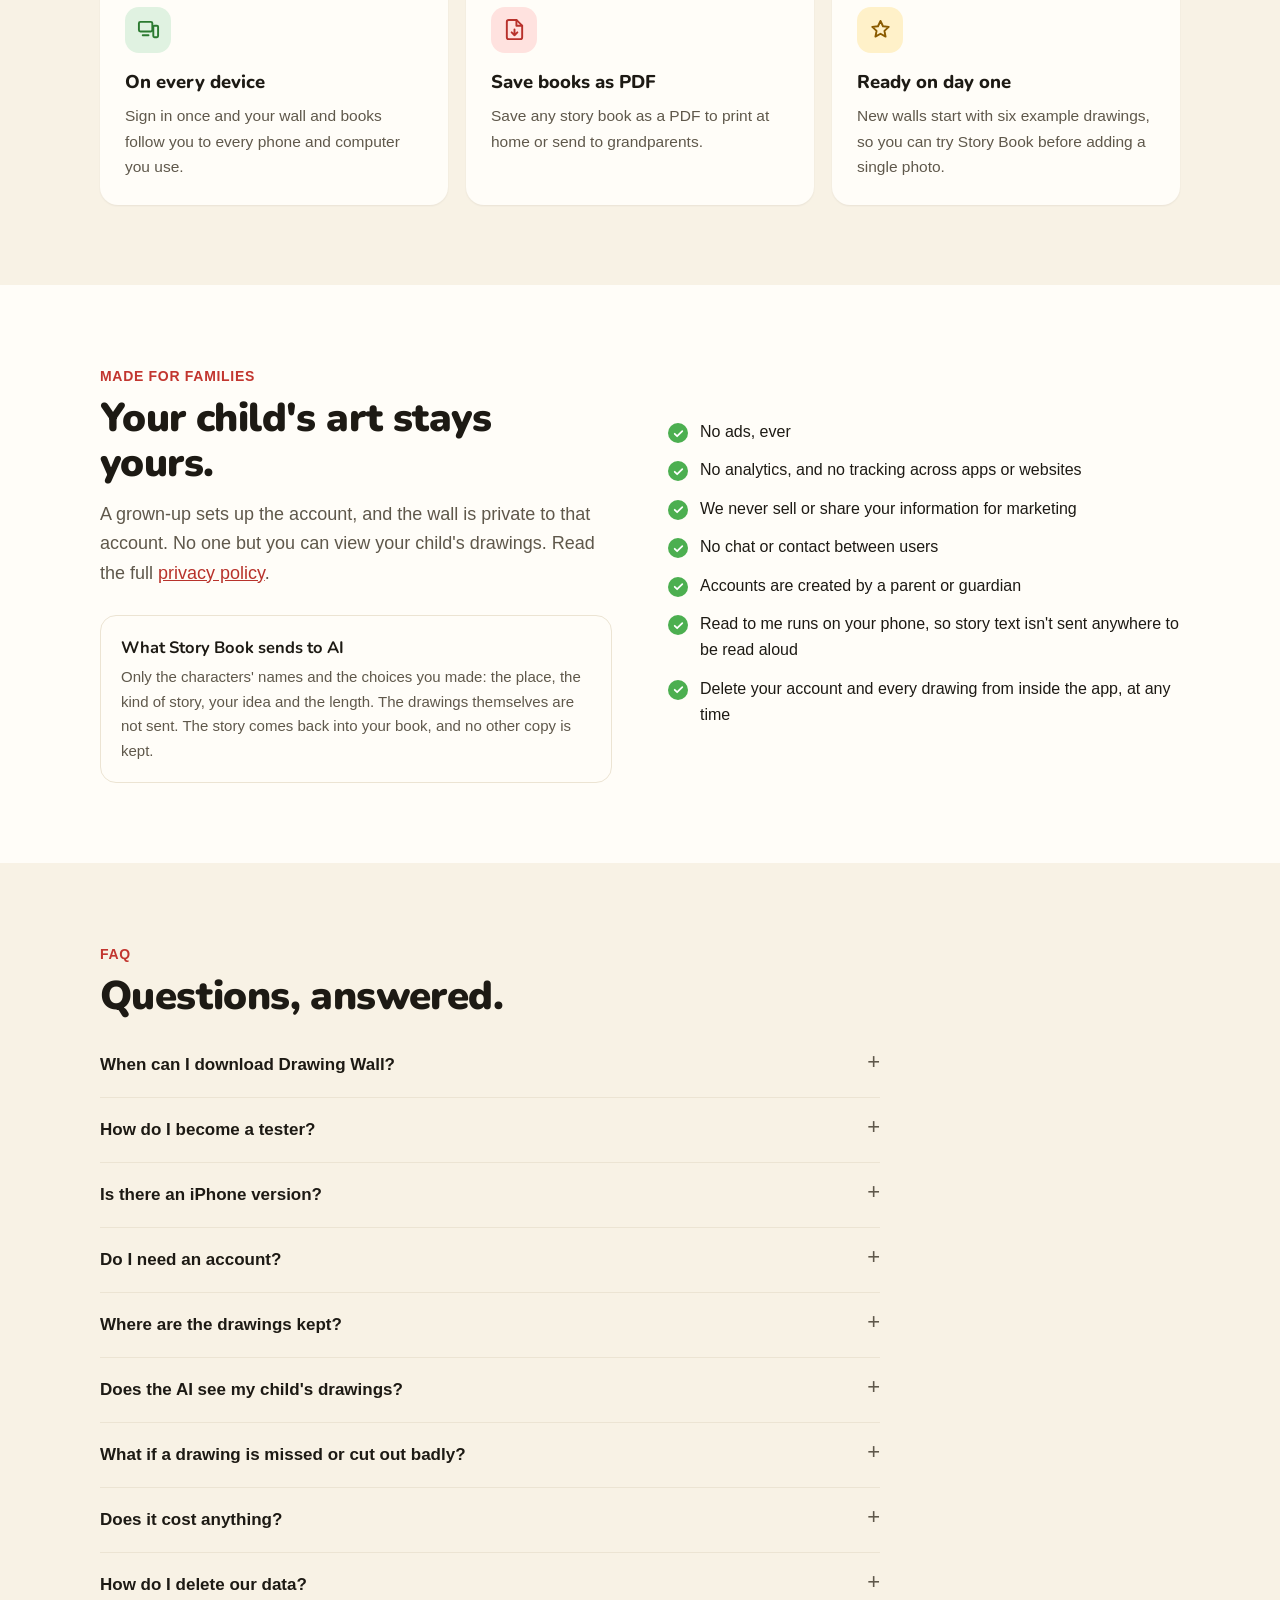
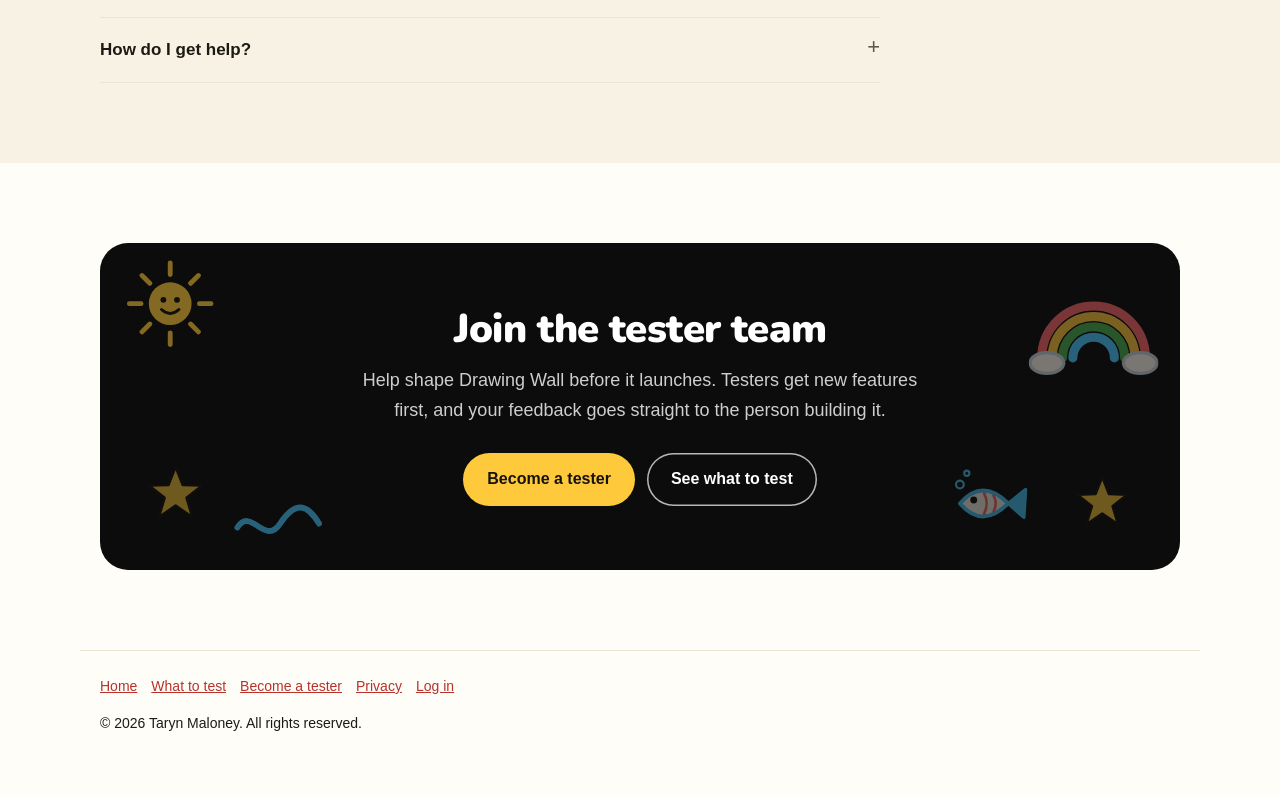
==== commit d3dfd434: "Tester pages: iPhone (TestFlight) and Android (Google Play) links from App Store Connect and Play Co" ====
--- a/index.html
+++ b/index.html
@@ -99,14 +99,14 @@
 <section class="hero">
   <div class="wrap">
     <div>
-      <span class="eyebrow">Now testing on Android · iPhone soon</span>
+      <span class="eyebrow">Now testing on Android and iPhone</span>
       <h1>Every drawing deserves a place on <span class="hl">the wall.</span></h1>
       <p class="lede">Take a photo of your child's artwork. Drawing Wall finds each drawing, cuts it out along its outline like a sticker, and adds it to an endless black wall. Then turn those drawings into picture books where they are the stars.</p>
       <div class="ctas">
         <a class="button big" href="testers.html">Join the tester team</a>
         <a class="button big ghost" href="#how">See how it works</a>
       </div>
-      <p class="platforms">For Android phones, with iPhone testing starting soon. Made for families who can't bear to throw a single drawing away.</p>
+      <p class="platforms">For Android phones and iPhone (testing through TestFlight). Made for families who can't bear to throw a single drawing away.</p>
       <p class="platforms">Already have an account? <a href="wall/">Log in to see your wall</a> on any computer or phone.</p>
       <div class="crayons" aria-hidden="true"><i style="background:var(--coral)"></i><i style="background:var(--sun)"></i><i style="background:var(--leaf)"></i><i style="background:var(--sky)"></i></div>
     </div>
@@ -334,15 +334,15 @@
     <h2>Questions, answered.</h2>
     <details>
       <summary>When can I download Drawing Wall?</summary>
-      <p>Drawing Wall is in testing on Google Play ahead of its public release. Android users can <a href="testers.html">join the tester team</a> and try it now. iPhone testing through TestFlight, Apple's app for trying apps before launch, is starting soon.</p>
+      <p>Drawing Wall is in testing on Google Play ahead of its public release. Android users can <a href="testers.html">join the tester team</a> and try it now. iPhone users can join the test through TestFlight, Apple's app for trying apps before launch.</p>
     </details>
     <details>
       <summary>How do I become a tester?</summary>
-      <p>On Android, send us the Gmail address you use on Google Play and we'll email you the Google Play link. iPhone testing is coming soon through TestFlight, with a link you can tap to join. The steps are on the <a href="testers.html">tester page</a>.</p>
+      <p>On Android, send us the Gmail address you use on Google Play and we'll email you the Google Play link. On iPhone, open our TestFlight link and tap Accept, no email needed. The steps are on the <a href="testers.html">tester page</a>.</p>
     </details>
     <details>
       <summary>Is there an iPhone version?</summary>
-      <p>It's on the way. Drawing Wall is on Android first, and iPhone testing through TestFlight is starting soon. The join link will be on the <a href="testers.html#iphone">tester page</a> as soon as it opens.</p>
+      <p>Yes, in testing. iPhone testing is open through TestFlight, Apple's free testing app: <a href="testers.html#iphone">join on iPhone</a>, no email needed. It isn't on the App Store yet.</p>
     </details>
     <details>
       <summary>Do I need an account?</summary>
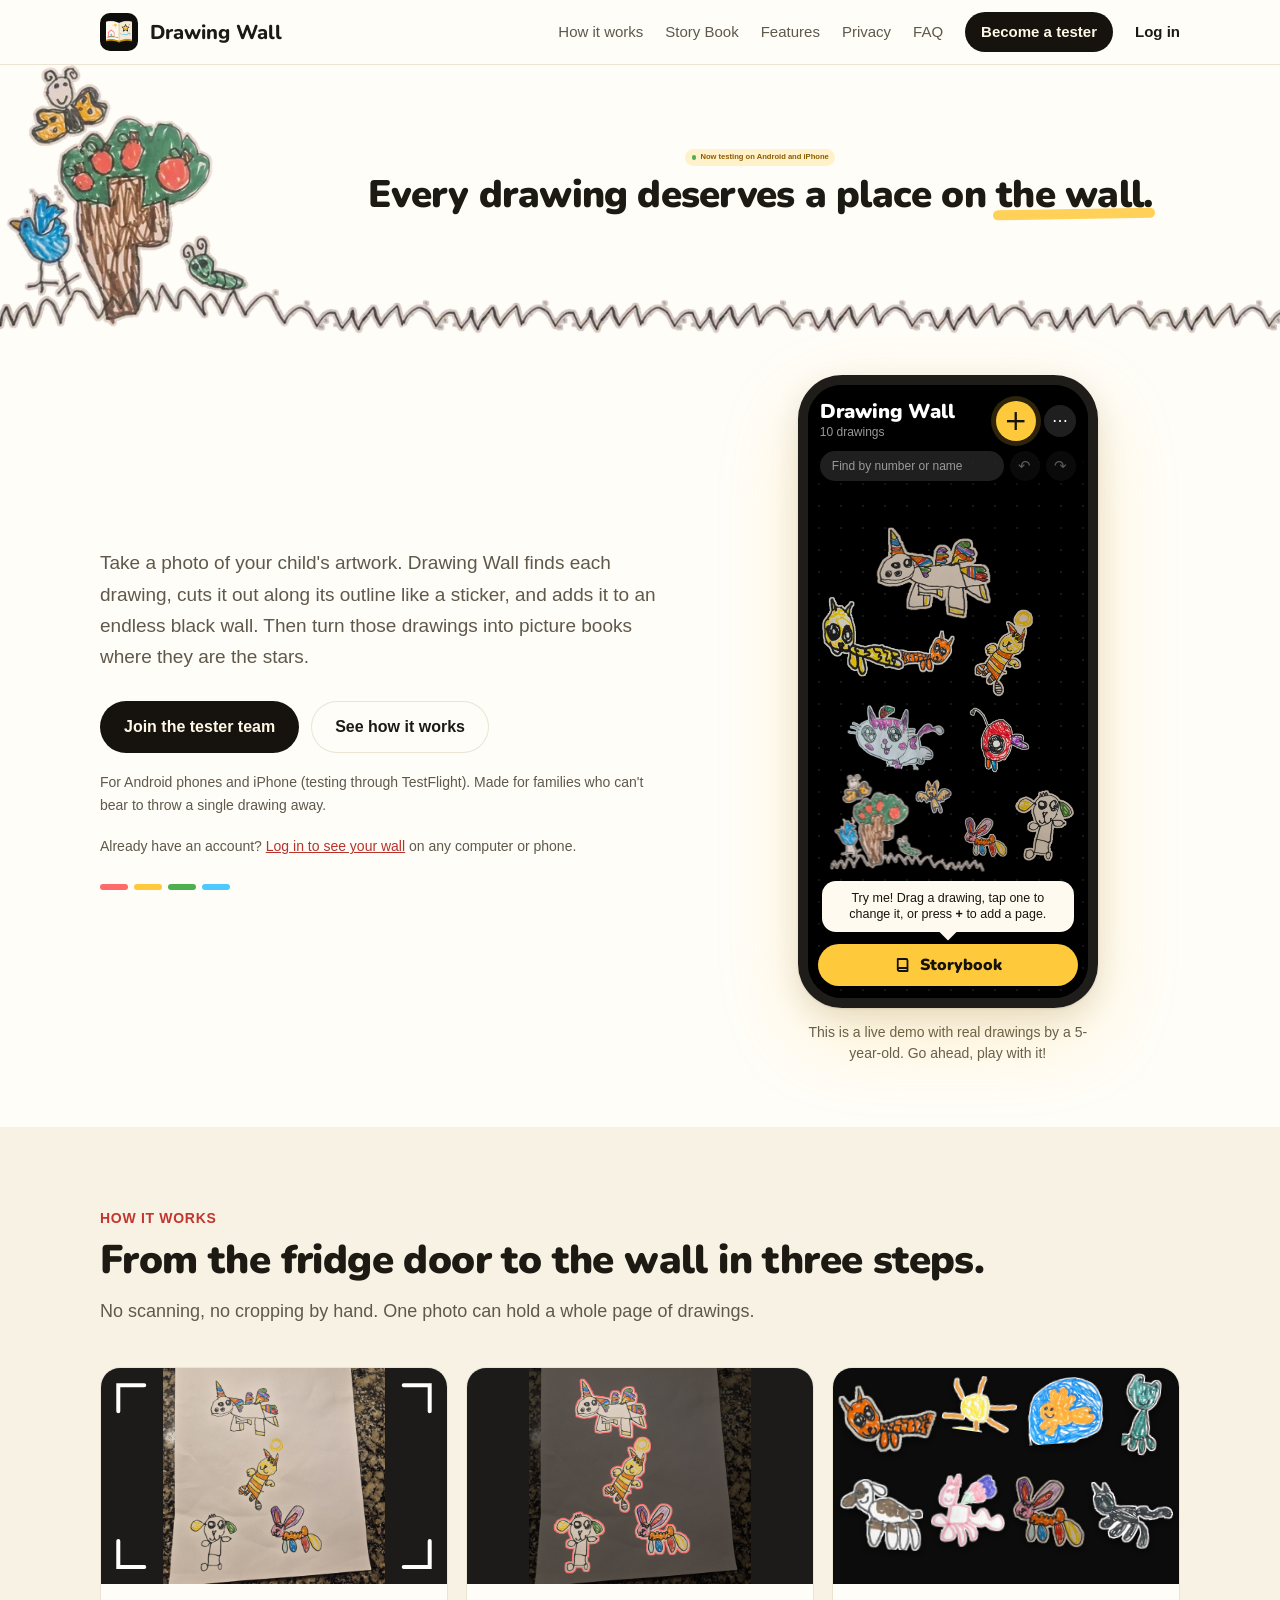
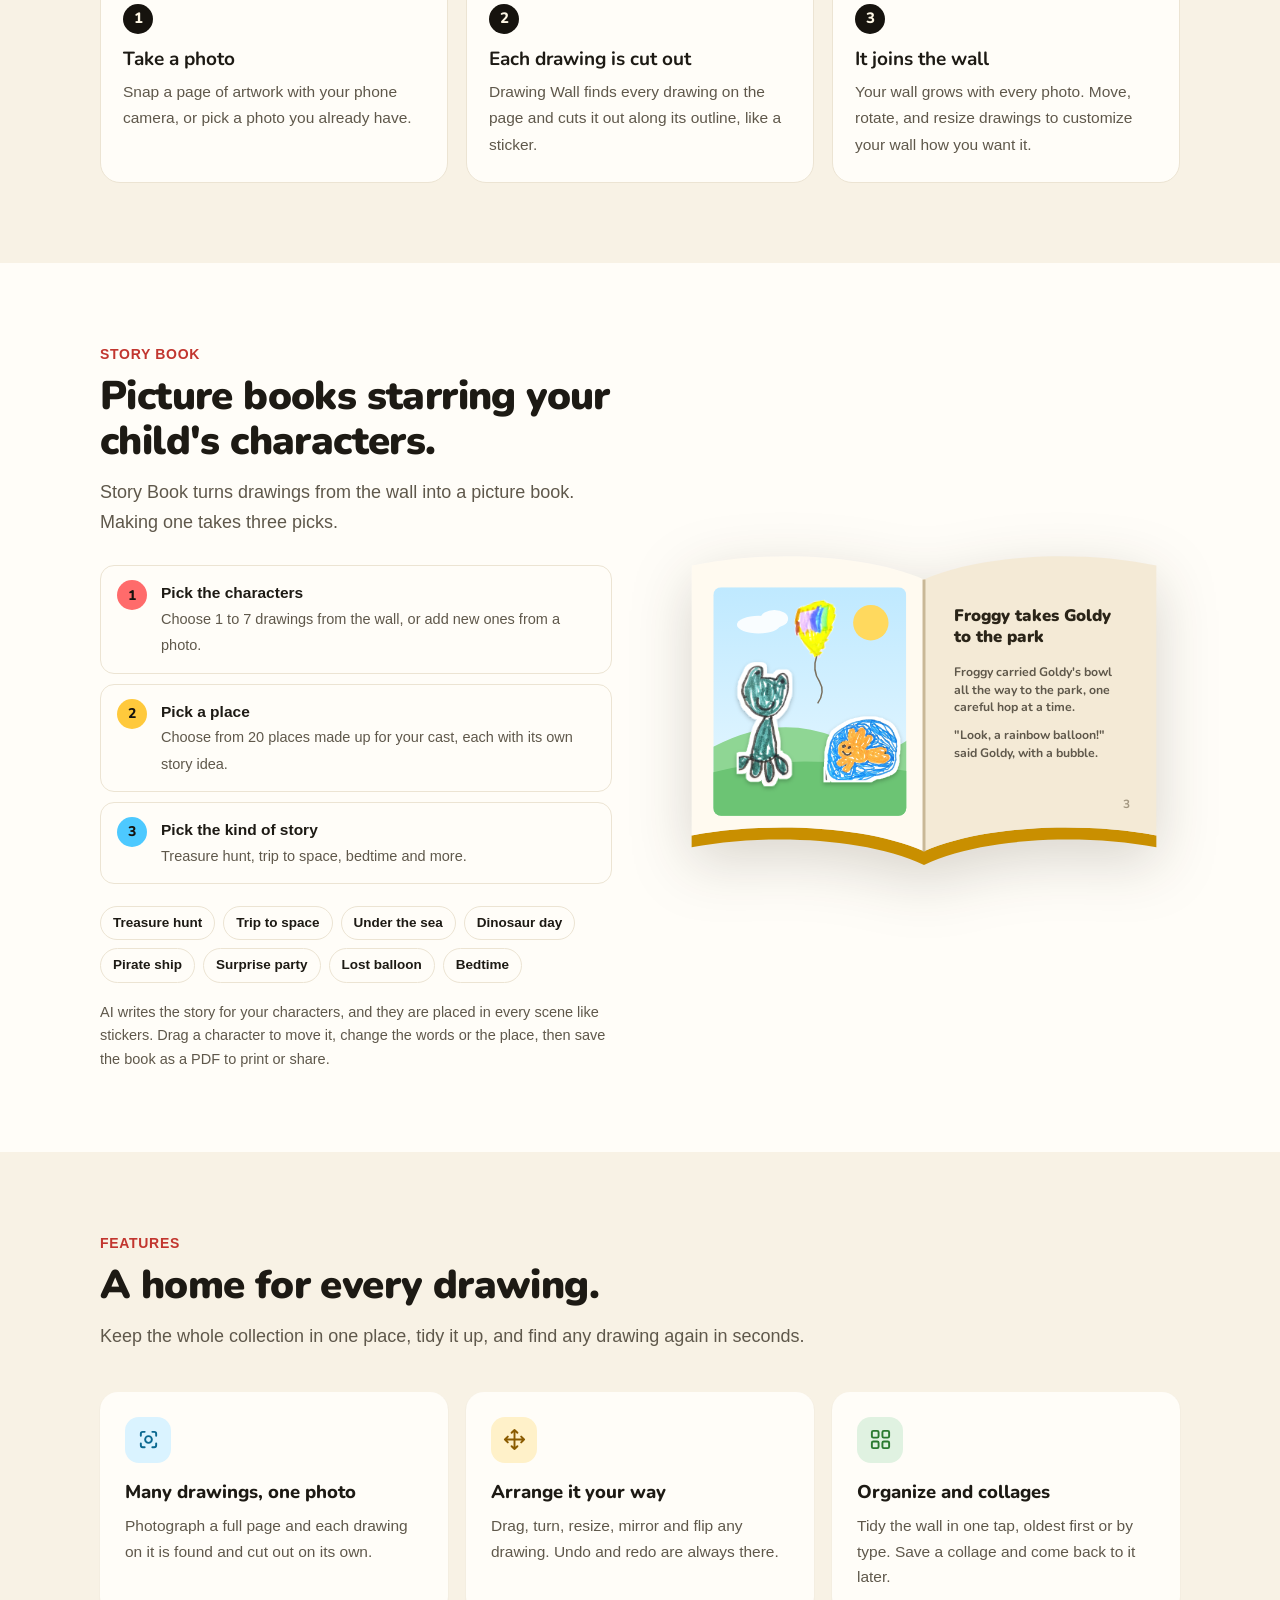
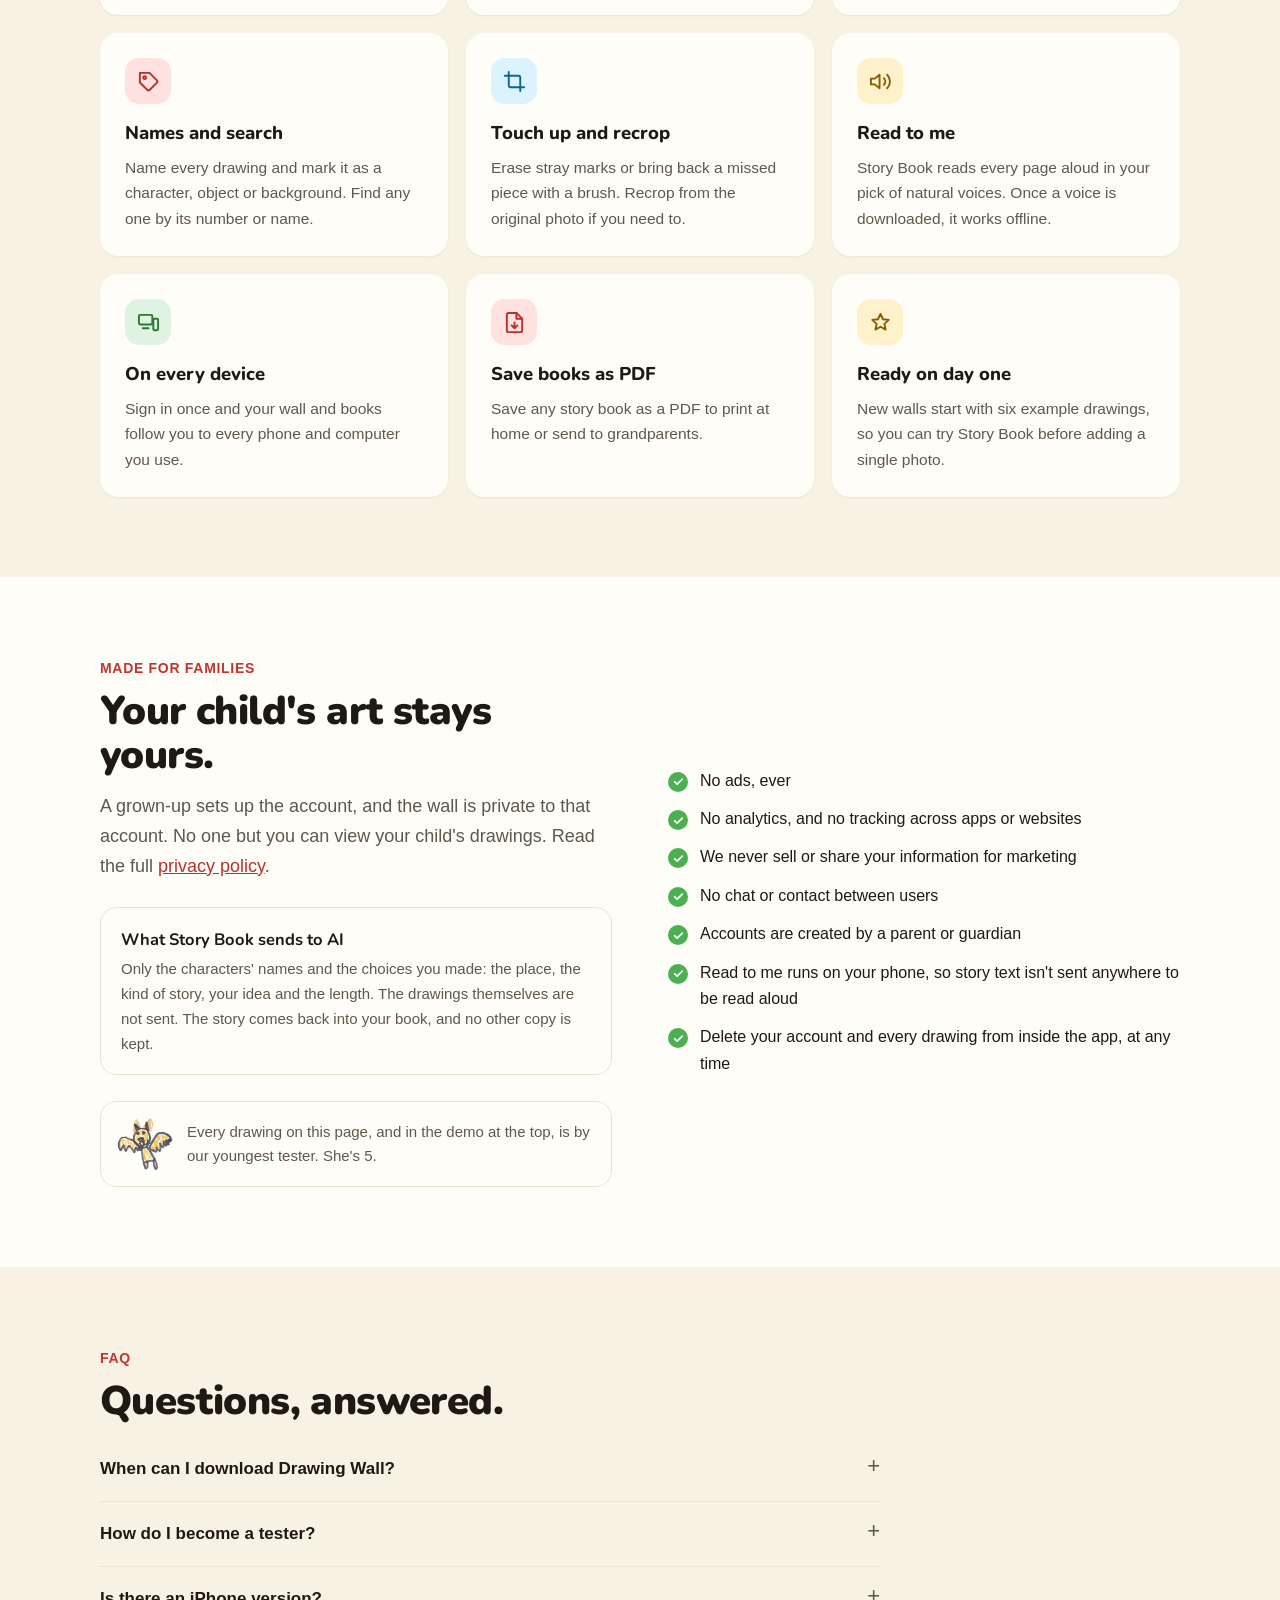
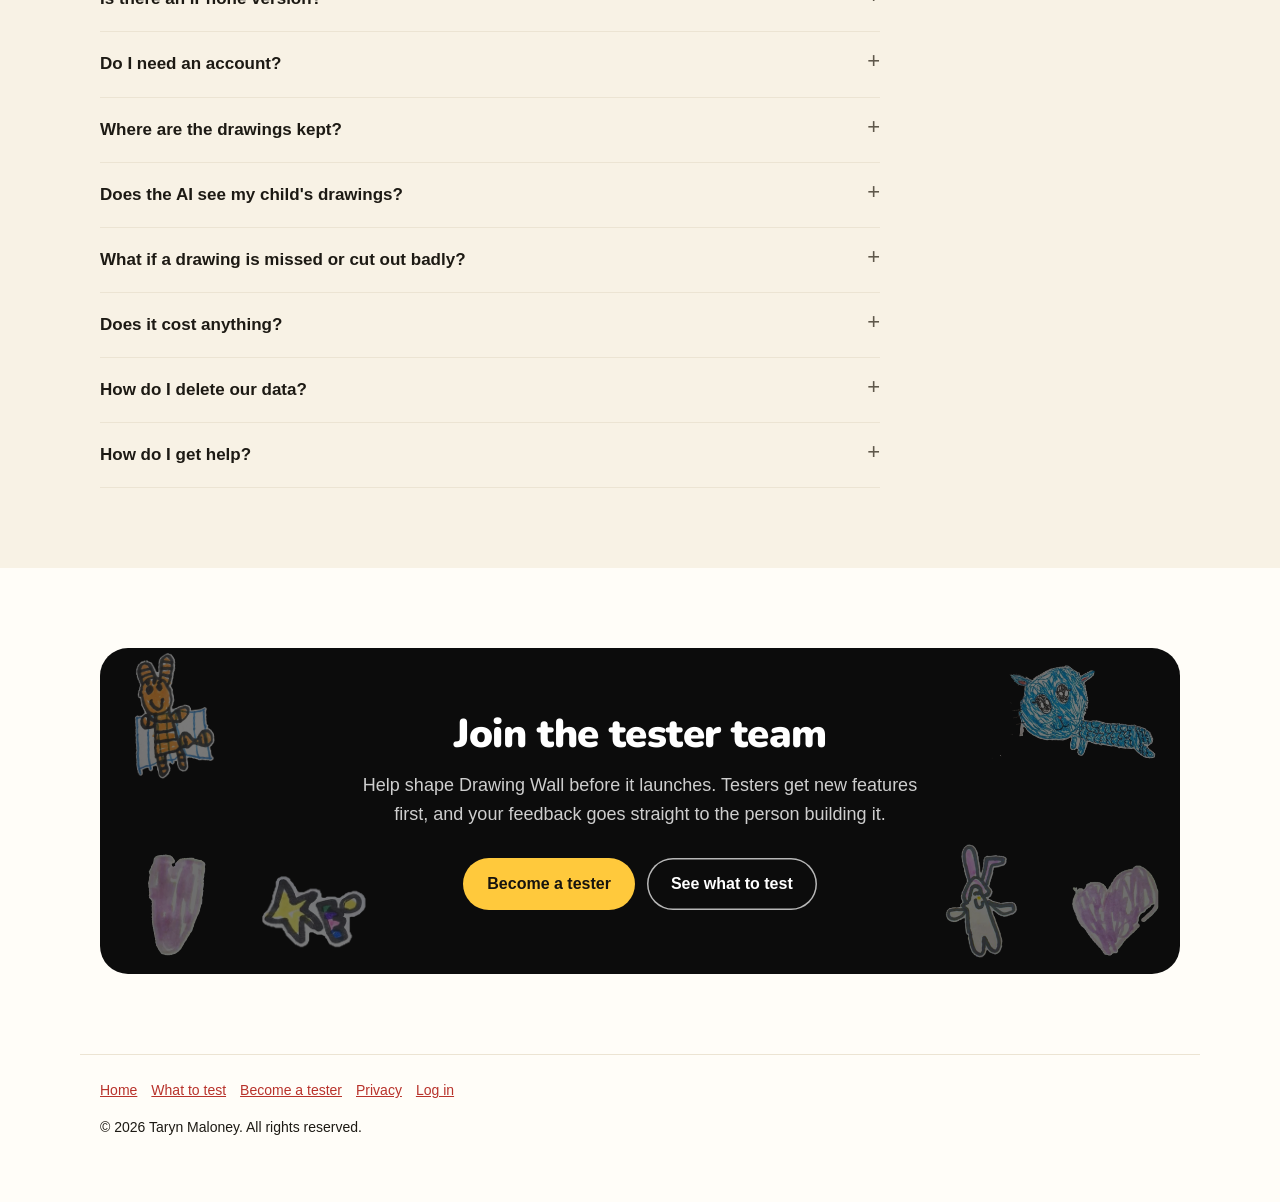
==== commit a2774489: "Home page: new design with a live demo of her drawings, tree header, unicorn How it works and Froggy" ====
--- a/index.html
+++ b/index.html
@@ -5,6 +5,7 @@
 <meta name="viewport" content="width=device-width, initial-scale=1">
 <title>Drawing Wall · Turn your kids' drawings into a wall of art</title>
 <meta name="description" content="Take a photo of your child's artwork. Drawing Wall cuts out every drawing, adds it to an endless black wall, and turns the drawings into picture books.">
+<!-- Review copy of the home page. Remove this line if it becomes the real home page. -->
 <meta property="og:title" content="Drawing Wall">
 <meta property="og:description" content="Turn your kids' drawings into a wall of art and picture books starring them.">
 <meta property="og:image" content="feature-graphic.png">
@@ -16,59 +17,164 @@
 <link rel="stylesheet" href="https://fonts.googleapis.com/css2?family=Nunito:wght@700;800;900&display=swap">
 <link rel="stylesheet" href="style.css">
 <link rel="stylesheet" href="home.css">
+<style>
+/* ---------- Live demo inside the phone ---------- */
+.demo-col { justify-self: center; display: flex; flex-direction: column; align-items: center; gap: 14px; }
+.demo-note { margin: 0; font-size: 14px; color: var(--muted); text-align: center; max-width: 300px; line-height: 1.45; }
+.phone .screen { user-select: none; -webkit-user-select: none; color: #fff; font: 13px/1.35 -apple-system, "Segoe UI", Roboto, Helvetica, Arial, sans-serif; }
+.screen [hidden] { display: none !important; }
+.screen button { font: inherit; color: inherit; border: 0; background: none; cursor: pointer; padding: 0; }
+.screen button:focus-visible, .screen input:focus-visible { outline: 2px solid var(--sun); outline-offset: 2px; }
+.dw-wall { position: absolute; inset: 0; overflow: hidden; background: #000 radial-gradient(rgba(255,255,255,.09) 1px, transparent 1.4px) 0 0 / 22px 22px; }
+.dw-world { position: absolute; left: 0; top: 0; width: 1px; height: 1px; transform-origin: 0 0; transition: transform .5s cubic-bezier(.2,.8,.2,1); }
+.tile { position: absolute; touch-action: none; cursor: grab; transform-origin: 50% 50%; }
+.tile:active { cursor: grabbing; }
+.tile img { display: block; width: 100%; height: auto; pointer-events: none; filter: drop-shadow(0 3px 6px rgba(0,0,0,.7)); }
+.tile.sel img { filter: drop-shadow(0 0 1.5px #ffc93c) drop-shadow(0 0 1.5px #ffc93c) drop-shadow(0 0 6px rgba(255,201,60,.7)); }
+.tile.dim { opacity: .14; }
+.tile.pop img { animation: dwpop .55s cubic-bezier(.2,1.4,.4,1) backwards; }
+@keyframes dwpop { from { transform: scale(.2) rotate(-20deg); opacity: 0; } }
+
+.dw-top { position: absolute; left: 0; right: 0; top: 0; padding: 16px 12px 14px; z-index: 2;
+  background: linear-gradient(#000 60%, rgba(0,0,0,0)); }
+.dw-head { display: flex; align-items: center; gap: 8px; }
+.dw-head > div { flex: 1; min-width: 0; }
+.dw-head b { display: block; font: 900 20px/1.1 var(--head); letter-spacing: -.01em; }
+.dw-head small { color: rgba(255,255,255,.6); font-size: 12px; }
+.dw-plus { width: 40px; height: 40px; border-radius: 50%; background: var(--sun) !important; color: #16130e !important;
+  font: 400 28px/1 system-ui, sans-serif !important; display: grid; place-items: center; box-shadow: 0 0 0 5px rgba(255,201,60,.18); }
+.dw-more { width: 32px; height: 32px; border-radius: 50%; background: rgba(255,255,255,.12) !important; font-size: 16px !important; line-height: 1 !important; }
+.dw-row { display: flex; gap: 6px; margin-top: 10px; }
+.dw-row input { flex: 1; min-width: 0; border: 0; border-radius: 999px; background: rgba(255,255,255,.12); color: #fff;
+  padding: 7px 12px; font: inherit; font-size: 12px; }
+.dw-row input::placeholder { color: rgba(255,255,255,.55); }
+.dw-row button { width: 30px; height: 30px; flex: none; border-radius: 50%; background: rgba(255,255,255,.12) !important; font-size: 15px !important; }
+.dw-row button:disabled { opacity: .35; cursor: default; }
+.dw-menu { position: absolute; right: 12px; top: 62px; z-index: 4; background: #222; border-radius: 12px; padding: 6px; min-width: 150px;
+  box-shadow: 0 10px 30px rgba(0,0,0,.6); }
+.dw-menu button { display: block; width: 100%; text-align: left; padding: 9px 10px !important; border-radius: 8px; }
+.dw-menu button:hover { background: rgba(255,255,255,.08) !important; }
+
+.dw-bottom { position: absolute; left: 10px; right: 10px; bottom: 12px; z-index: 2; }
+.dw-book { width: 100%; background: var(--sun) !important; color: #16130e !important; border-radius: 999px; padding: 12px !important;
+  font: 900 16px/1 var(--head) !important; display: flex; align-items: center; justify-content: center; gap: 8px; }
+.dw-book svg { width: 18px; height: 18px; }
+.dw-tools { background: #1d1b18; border-radius: 18px; padding: 10px; box-shadow: 0 -6px 30px rgba(0,0,0,.6); }
+.dw-tools .r1 { display: flex; gap: 6px; align-items: center; margin-bottom: 8px; }
+.dw-no { flex: none; background: var(--sun); color: #16130e; font-weight: 800; font-size: 11px; border-radius: 999px; padding: 3px 7px; }
+.dw-tools input { flex: 1; min-width: 0; border: 0; border-radius: 8px; background: rgba(255,255,255,.1); color: #fff; font: 800 14px/1.2 var(--head); padding: 6px 8px; }
+.dw-kind { flex: none; font-size: 11px !important; background: rgba(255,255,255,.1) !important; border-radius: 999px; padding: 5px 8px !important; }
+.dw-x { flex: none; width: 26px; height: 26px; border-radius: 50%; background: rgba(255,255,255,.1) !important; font-size: 14px !important; }
+.dw-tools .r2 { display: grid; grid-template-columns: repeat(6, 1fr); gap: 4px; }
+.dw-tools .r2 button { display: flex; flex-direction: column; align-items: center; gap: 2px; padding: 6px 0 !important; border-radius: 10px; font-size: 9.5px !important; color: rgba(255,255,255,.75) !important; }
+.dw-tools .r2 button:hover { background: rgba(255,255,255,.08) !important; }
+.dw-tools .r2 i { font: 400 17px/1 system-ui, sans-serif; font-style: normal; color: #fff; height: 18px; }
+.dw-hint { position: absolute; left: 14px; right: 14px; bottom: 66px; z-index: 2; background: #fffaf0; color: #16130e; border-radius: 14px;
+  padding: 9px 12px; font-size: 12.5px; text-align: center; box-shadow: 0 8px 24px rgba(0,0,0,.5); }
+.dw-hint::after { content: ""; position: absolute; left: 50%; bottom: -6px; width: 12px; height: 12px; background: #fffaf0; transform: translateX(-50%) rotate(45deg); }
+.dw-toast { position: absolute; left: 50%; bottom: 70px; z-index: 6; transform: translateX(-50%); background: #fffaf0; color: #16130e; font-weight: 700;
+  font-size: 12px; border-radius: 999px; padding: 7px 14px; white-space: nowrap; box-shadow: 0 6px 20px rgba(0,0,0,.5); animation: dwfade 2.4s forwards; }
+@keyframes dwfade { 0% { opacity: 0; transform: translate(-50%, 8px); } 12%, 80% { opacity: 1; transform: translate(-50%, 0); } 100% { opacity: 0; } }
+
+.dw-sheet { position: absolute; inset: 0; z-index: 5; background: #121110; display: flex; flex-direction: column; padding: 16px 12px 14px; overflow-y: auto; animation: dwup .3s ease-out; }
+@keyframes dwup { from { transform: translateY(30px); opacity: 0; } }
+.dw-sh-head { display: flex; align-items: center; justify-content: space-between; margin-bottom: 10px; }
+.dw-sh-head b { font: 900 17px/1.2 var(--head); }
+.dw-photo { position: relative; border-radius: 12px; overflow: hidden; aspect-ratio: 1200 / 1028; background: #333; flex: none; }
+.dw-photo img { position: absolute; inset: 0; width: 100%; height: 100%; display: block; }
+.dw-scan { position: absolute; left: 0; right: 0; top: 0; height: 30%; opacity: 0; pointer-events: none;
+  background: linear-gradient(rgba(255,201,60,0), rgba(255,201,60,.45) 85%, #ffc93c); }
+.dw-photo.scanning .dw-scan { animation: dwscan 1.1s ease-in-out infinite; }
+@keyframes dwscan { 0% { opacity: 1; transform: translateY(-100%); } 100% { opacity: 1; transform: translateY(340%); } }
+.dw-status { margin: 10px 2px; font-size: 12.5px; color: rgba(255,255,255,.8); }
+.dw-status b { color: var(--sun); }
+.dw-thumbs { display: flex; flex-wrap: wrap; gap: 6px; margin-bottom: 10px; }
+.dw-thumbs span { width: 46px; height: 46px; border-radius: 10px; background: #2a2724; display: grid; place-items: center; animation: dwpopin .35s backwards; }
+.dw-thumbs img { max-width: 38px; max-height: 38px; }
+@keyframes dwpopin { from { transform: scale(.4); opacity: 0; } }
+.dw-cta { margin-top: auto; background: var(--sun) !important; color: #16130e !important; border-radius: 999px; padding: 12px !important; font: 900 15px/1 var(--head) !important; flex: none; }
+.dw-cta:disabled { opacity: .5; cursor: default; }
+.dw-small { font-size: 11px; color: rgba(255,255,255,.5); margin: 8px 2px 0; text-align: center; }
+
+.dw-pick { display: grid; grid-template-columns: repeat(3, 1fr); gap: 7px; }
+.dw-pick button { position: relative; background: #2a2724 !important; border-radius: 12px; padding: 6px 4px !important; display: flex; flex-direction: column; align-items: center; gap: 3px; font-size: 11px !important; }
+.dw-pick button img { height: 46px; max-width: 100%; object-fit: contain; }
+.dw-pick button.on { box-shadow: inset 0 0 0 2px var(--sun); }
+.dw-pick button.on::after { content: attr(data-n); position: absolute; top: 4px; right: 4px; width: 17px; height: 17px; border-radius: 50%; background: var(--sun); color: #16130e; font-weight: 800; font-size: 10px; display: grid; place-items: center; }
+.dw-places { display: grid; gap: 8px; }
+.dw-places button { display: flex; align-items: center; gap: 10px; background: #2a2724 !important; border-radius: 12px; padding: 6px !important; text-align: left; }
+.dw-places button.on { box-shadow: inset 0 0 0 2px var(--sun); }
+.dw-places .sw { width: 64px; height: 44px; border-radius: 8px; overflow: hidden; flex: none; }
+.dw-places .sw svg { width: 100%; height: 100%; display: block; }
+.dw-places b { display: block; font-size: 13px; }
+.dw-places small { color: rgba(255,255,255,.6); font-size: 11px; }
+.dw-scene { position: relative; aspect-ratio: 4 / 3; border-radius: 12px; overflow: hidden; flex: none; background: #bfe9ff; touch-action: none; }
+.dw-scene > svg { position: absolute; inset: 0; width: 100%; height: 100%; }
+.dw-scene .stk { position: absolute; transform: translate(-50%, -100%); cursor: grab; touch-action: none; }
+.dw-scene .stk img { display: block; height: 100%; width: auto; pointer-events: none;
+  filter: drop-shadow(1.5px 0 0 #fff) drop-shadow(-1.5px 0 0 #fff) drop-shadow(0 1.5px 0 #fff) drop-shadow(0 -1.5px 0 #fff) drop-shadow(0 3px 4px rgba(0,0,0,.3)); }
+.dw-scene .stk.talk img { animation: dwbounce .5s ease-in-out infinite alternate; }
+@keyframes dwbounce { to { transform: translateY(-5%); } }
+.dw-page { background: #fffaf0; color: #2a2418; border-radius: 12px; padding: 12px 14px; margin-top: 8px; font: 700 14px/1.45 var(--head); min-height: 92px; }
+.dw-page h4 { margin: 0 0 4px; font: 900 15px/1.2 var(--head); color: #b8312b; }
+.dw-nav { display: flex; gap: 6px; align-items: center; margin-top: 8px; }
+.dw-nav button { background: rgba(255,255,255,.12) !important; border-radius: 999px; padding: 8px 12px !important; font-size: 12px !important; font-weight: 700 !important; }
+.dw-nav .num { flex: 1; text-align: center; color: rgba(255,255,255,.6); font-size: 12px; }
+.dw-nav .go { background: var(--sun) !important; color: #16130e !important; }
+.dw-writing { flex: 1; display: grid; place-items: center; text-align: center; color: rgba(255,255,255,.8); }
+.dw-writing i { display: block; width: 40px; height: 40px; margin: 0 auto 12px; border-radius: 50%; border: 4px solid rgba(255,255,255,.15); border-top-color: var(--sun); animation: dwspin .8s linear infinite; }
+@keyframes dwspin { to { transform: rotate(360deg); } }
+@media (prefers-reduced-motion: reduce) {
+  .dw-world { transition: none; }
+  .tile.pop img, .dw-sheet, .dw-thumbs span, .dw-scene .stk.talk img { animation: none; }
+}
+
+/* ---------- Her drawings in the page pictures ---------- */
+.how .art { position: relative; overflow: hidden; }
+.how .art img.photo { display: block; width: 100%; height: 100%; object-fit: cover; object-position: 50% 40%; }
+.how .art img.photo.whole { object-fit: contain; object-position: 50% 50%; background: #1d1b19; }   /* show the whole page, even a tall one */
+.how .art .frame { position: absolute; inset: 0; width: 100%; height: 100%; pointer-events: none; }
+.collage { display: block; position: relative; width: 100%; height: 100%; }
+.collage img { position: absolute; height: auto; filter: drop-shadow(0 3px 5px rgba(0,0,0,.6)); }
+.artist { display: flex; gap: 14px; align-items: center; margin-top: 26px; padding: 14px 16px; border-radius: 16px; background: var(--bg); border: 1px solid var(--line); }
+.artist img { width: 56px; height: 56px; object-fit: contain; flex: none; }
+.artist p { margin: 0; color: var(--muted); font-size: 15px; }
+
+/* Header: her tree drawing once, her grass line continued to the right edge, headline in the sky */
+.art-header { --h: 270px; position: relative; display: flex; height: var(--h); }
+.art-header .ah-tree { height: 100%; width: auto; flex: none; }
+.art-header .ah-grass { flex: 1; min-width: 0; background: url("art/header-grass.webp") repeat-x left bottom / auto 100%; }
+/* the sky: from the top of the header down to just above the grass (grass is the bottom ~20%) */
+/* centred between the right edge of the tree drawing (285/320 of the header's height) and the right side of the page,
+   sitting a little low in the sky */
+/* the box: top of the header, right side of the page, right edge of the tree (285/320 of the header height),
+   and the top of the grass line (87.2% down the header) */
+.art-header .ah-text { position: absolute; top: 0; bottom: 12.8%; left: calc(var(--h) * 285 / 320); right: 0; padding: 0;
+  display: flex; flex-direction: column; align-items: center; justify-content: center; text-align: center; }
+.art-header .eyebrow { font-size: 7.6px; padding: 2.4px 6.4px; gap: 4px; }
+.art-header .eyebrow::before { width: 4.8px; height: 4.8px; }
+.art-header h1 { font-size: clamp(25.3px, 2.99vw, 39.1px); line-height: 1.1; letter-spacing: -.02em; margin: 8px 0 0; font-weight: 900; }
+.art-header h1 .hl { position: relative; white-space: nowrap; z-index: 0; }
+.art-header h1 .hl::after { content: ""; position: absolute; left: -2%; right: -2%; bottom: .06em; height: .26em; z-index: -1;
+  background: var(--sun); border-radius: 6px; transform: rotate(-1deg); opacity: .85; }
+@media (prefers-color-scheme: dark) { .art-header h1 .hl::after { opacity: .45; } }
+.hero { padding-top: 40px; }
+/* narrower screens: a shorter header, headline still beside the tree */
+@media (max-width: 900px) { .art-header { --h: 200px; } }
+/* phones: headline on top, the tree and grass strip underneath it */
+@media (max-width: 540px) {
+  .art-header { flex-wrap: wrap; height: auto; }
+  .art-header .ah-text { position: static; order: -1; width: 100%; padding: 28px 16px 8px; }
+  .art-header .ah-tree { height: 96px; }
+  .art-header .ah-grass { height: 96px; }
+}
+</style>
 </head>
 <body class="home">
 
-<!-- The kids' doodles, drawn once and reused in every picture on the page -->
+<!-- Sticker edge used on the drawings in the Story Book picture -->
 <svg width="0" height="0" style="position:absolute" aria-hidden="true" focusable="false">
   <defs>
-    <symbol id="d-cat" viewBox="0 0 100 100">
-      <path d="M22 50 L26 18 L42 34 Q50 31 58 34 L74 18 L78 50 Q82 80 50 84 Q18 80 22 50Z" fill="#fffaf0" stroke="#ff9f43" stroke-width="4.5" stroke-linejoin="round"/>
-      <circle cx="39" cy="52" r="4.5" fill="#16130e"/><circle cx="61" cy="52" r="4.5" fill="#16130e"/>
-      <path d="M46 61 L54 61 L50 66Z" fill="#ff6b6b"/>
-      <path d="M50 66 Q45 72 40 69 M50 66 Q55 72 60 69" stroke="#16130e" stroke-width="2.5" fill="none" stroke-linecap="round"/>
-      <path d="M12 58 L32 61 M13 68 L32 66 M88 58 L68 61 M87 68 L68 66" stroke="#16130e" stroke-width="2" stroke-linecap="round"/>
-    </symbol>
-    <symbol id="d-fish" viewBox="0 0 100 100">
-      <path d="M70 50 L90 34 L88 66Z" fill="#4dc9ff" stroke="#4dc9ff" stroke-width="4" stroke-linejoin="round"/>
-      <path d="M14 50 Q40 20 70 50 Q40 80 14 50Z" fill="#fffaf0" stroke="#4dc9ff" stroke-width="4.5" stroke-linejoin="round"/>
-      <circle cx="30" cy="46" r="4" fill="#16130e"/>
-      <path d="M42 38 Q48 50 42 62 M53 41 Q58 50 53 59" stroke="#ff6b6b" stroke-width="3" fill="none" stroke-linecap="round"/>
-      <circle cx="14" cy="28" r="4.5" fill="none" stroke="#4dc9ff" stroke-width="2.5"/><circle cx="22" cy="15" r="3" fill="none" stroke="#4dc9ff" stroke-width="2.5"/>
-    </symbol>
-    <symbol id="d-sun" viewBox="0 0 100 100">
-      <path d="M50 8v12M50 80v12M8 50h12M80 50h12M21 21l8 8M71 71l8 8M79 21l-8 8M29 71l-8 8" stroke="#ffc93c" stroke-width="5" stroke-linecap="round"/>
-      <circle cx="50" cy="50" r="22" fill="#ffc93c"/>
-      <circle cx="43" cy="46" r="3" fill="#16130e"/><circle cx="57" cy="46" r="3" fill="#16130e"/>
-      <path d="M41 56 Q50 64 59 56" stroke="#16130e" stroke-width="3" fill="none" stroke-linecap="round"/>
-    </symbol>
-    <symbol id="d-house" viewBox="0 0 100 100">
-      <path d="M22 82 V48 L50 22 L78 48 V82 Z" fill="#fffaf0" stroke="#ff6b6b" stroke-width="5" stroke-linejoin="round"/>
-      <rect x="45" y="58" width="13" height="24" fill="#4dc9ff"/>
-      <rect x="29" y="50" width="11" height="11" fill="none" stroke="#ffc93c" stroke-width="3.5"/>
-      <path d="M10 89 Q50 80 90 90" stroke="#4caf50" stroke-width="5" fill="none" stroke-linecap="round"/>
-    </symbol>
-    <symbol id="d-flower" viewBox="0 0 100 100">
-      <path d="M50 52 V95" stroke="#4caf50" stroke-width="5" stroke-linecap="round"/>
-      <path d="M50 80 Q36 66 24 73 Q34 86 50 82" fill="#4caf50"/>
-      <g fill="#ff8fb1" stroke="#e8507a" stroke-width="2.5"><circle cx="50" cy="20" r="12"/><circle cx="71" cy="35" r="12"/><circle cx="63" cy="60" r="12"/><circle cx="37" cy="60" r="12"/><circle cx="29" cy="35" r="12"/></g>
-      <circle cx="50" cy="42" r="12" fill="#ffc93c" stroke="#c98f00" stroke-width="2.5"/>
-    </symbol>
-    <symbol id="d-rainbow" viewBox="0 0 100 100">
-      <g fill="none" stroke-width="7" stroke-linecap="round">
-        <path d="M10 76 A40 40 0 0 1 90 76" stroke="#ff6b6b"/>
-        <path d="M18 76 A32 32 0 0 1 82 76" stroke="#ffc93c"/>
-        <path d="M26 76 A24 24 0 0 1 74 76" stroke="#4caf50"/>
-        <path d="M34 76 A16 16 0 0 1 66 76" stroke="#4dc9ff"/>
-      </g>
-      <g fill="#fffaf0" stroke="#c9d3df" stroke-width="2.5"><ellipse cx="14" cy="80" rx="13" ry="8"/><ellipse cx="86" cy="80" rx="13" ry="8"/></g>
-    </symbol>
-    <symbol id="d-star" viewBox="0 0 100 100">
-      <path d="M50 10 L61 38 L91 39 L67 58 L76 88 L50 70 L24 88 L33 58 L9 39 L39 38Z" fill="#ffc93c" stroke="#16130e" stroke-width="4" stroke-linejoin="round"/>
-    </symbol>
-    <symbol id="d-wave" viewBox="0 0 100 100">
-      <path d="M8 58 C 22 36, 36 78, 52 54 S 80 34, 92 54" fill="none" stroke="#4dc9ff" stroke-width="6" stroke-linecap="round"/>
-    </symbol>
     <filter id="sticker" x="-20%" y="-20%" width="140%" height="140%">
       <feMorphology in="SourceAlpha" operator="dilate" radius="2.5" result="grow"/>
       <feFlood flood-color="#ffffff"/>
@@ -90,17 +196,24 @@
       <a href="#features">Features</a>
       <a href="#privacy">Privacy</a>
       <a href="#faq">FAQ</a>
+      <a class="button" href="testers.html">Become a tester</a>
       <a class="login" href="wall/">Log in</a>
-      <a class="button" href="testers.html">Become a tester</a>
     </nav>
   </div>
 </div>
 
+<div class="art-header">
+  <img class="ah-tree" src="art/header-tree.webp" alt="">
+  <div class="ah-grass" aria-hidden="true"></div>
+  <div class="ah-text">
+    <span class="eyebrow">Now testing on Android and iPhone</span>
+    <h1>Every drawing deserves a place on <span class="hl">the wall.</span></h1>
+  </div>
+</div>
+
 <section class="hero">
   <div class="wrap">
     <div>
-      <span class="eyebrow">Now testing on Android and iPhone</span>
-      <h1>Every drawing deserves a place on <span class="hl">the wall.</span></h1>
       <p class="lede">Take a photo of your child's artwork. Drawing Wall finds each drawing, cuts it out along its outline like a sticker, and adds it to an endless black wall. Then turn those drawings into picture books where they are the stars.</p>
       <div class="ctas">
         <a class="button big" href="testers.html">Join the tester team</a>
@@ -111,28 +224,67 @@
       <div class="crayons" aria-hidden="true"><i style="background:var(--coral)"></i><i style="background:var(--sun)"></i><i style="background:var(--leaf)"></i><i style="background:var(--sky)"></i></div>
     </div>
 
-    <div class="phone" aria-hidden="true">
-      <div class="screen">
-        <svg class="wall" viewBox="0 0 280 590" preserveAspectRatio="xMidYMid slice">
-          <use href="#d-wave" x="-34" y="160" width="70" height="70"/>
-          <use href="#d-rainbow" x="14" y="74" width="124" height="124"/>
-          <use class="float" href="#d-sun" x="166" y="64" width="98" height="98"/>
-          <use href="#d-house" x="156" y="190" width="112" height="112"/>
-          <rect x="22" y="220" width="124" height="124" rx="16" fill="none" stroke="#ffc93c" stroke-width="2" stroke-dasharray="6 5"/>
-          <use href="#d-cat" x="28" y="226" width="112" height="112"/>
-          <g transform="translate(34 352)">
-            <rect width="104" height="40" rx="11" fill="#fffaf0"/>
-            <text x="12" y="16" font-size="9" fill="#7a705e" font-family="system-ui,sans-serif">No. 3 · Character</text>
-            <text x="12" y="32" font-size="13.5" font-weight="800" fill="#16130e" font-family="Nunito,system-ui,sans-serif">Mittens</text>
-          </g>
-          <use class="float d2" href="#d-fish" x="150" y="318" width="120" height="104"/>
-          <use href="#d-flower" x="40" y="408" width="98" height="112"/>
-          <use class="float d3" href="#d-star" x="176" y="436" width="66" height="66"/>
-          <use href="#d-star" x="258" y="380" width="44" height="44"/>
-        </svg>
-        <div class="topbar"><span class="search">Find by number or name</span><span class="dot">&#8630;</span><span class="dot">&#8943;</span></div>
-        <div class="dock"><span class="add">+ Add drawings</span><span class="book">Story book</span></div>
-      </div>
+    <div class="demo-col">
+      <div class="phone" role="region" aria-label="Try Drawing Wall: a live demo with real children's drawings">
+        <div class="screen" id="demo">
+          <div class="dw-wall" id="dwWall"><div class="dw-world" id="dwWorld"></div></div>
+
+          <div class="dw-top">
+            <div class="dw-head">
+              <div><b>Drawing Wall</b><small id="dwCount">6 drawings</small></div>
+              <button class="dw-plus" id="dwAdd" aria-label="Add drawings">+</button>
+              <button class="dw-more" id="dwMore" aria-label="More options" aria-haspopup="true">&#8943;</button>
+            </div>
+            <div class="dw-row">
+              <input id="dwFind" type="search" placeholder="Find by number or name" aria-label="Find a drawing by number or name" autocomplete="off">
+              <button id="dwUndo" aria-label="Undo" disabled>&#8630;</button>
+              <button id="dwRedo" aria-label="Redo" disabled>&#8631;</button>
+            </div>
+          </div>
+          <div class="dw-menu" id="dwMenu" hidden>
+            <button id="dwTidy">Tidy up the wall</button>
+            <button id="dwReset">Start the demo over</button>
+          </div>
+
+          <div class="dw-hint" id="dwHint">Try me! Drag a drawing, tap one to change it, or press <b>+</b> to add a page.</div>
+
+          <div class="dw-bottom">
+            <button class="dw-book" id="dwBook"><svg viewBox="0 0 24 24" fill="none" stroke="currentColor" stroke-width="2.4" stroke-linejoin="round"><path d="M5 4h11a2 2 0 0 1 2 2v14H7a2 2 0 0 1-2-2z"/><path d="M5 18a2 2 0 0 1 2-2h11"/></svg>Storybook</button>
+            <div class="dw-tools" id="dwTools" hidden>
+              <div class="r1">
+                <span class="dw-no" id="dwNo">No. 1</span>
+                <input id="dwName" aria-label="Drawing name" maxlength="24">
+                <button class="dw-kind" id="dwKind" aria-label="Change type">Character</button>
+                <button class="dw-x" id="dwDone" aria-label="Done">&#10005;</button>
+              </div>
+              <div class="r2">
+                <button data-act="turn"><i>&#8635;</i>Turn</button>
+                <button data-act="small"><i>&#8722;</i>Smaller</button>
+                <button data-act="big"><i>+</i>Bigger</button>
+                <button data-act="mirror"><i>&#8644;</i>Mirror</button>
+                <button data-act="front"><i>&#8679;</i>To front</button>
+                <button data-act="remove"><i>&#10006;</i>Remove</button>
+              </div>
+            </div>
+          </div>
+
+          <!-- Add drawings -->
+          <div class="dw-sheet" id="dwAddSheet" hidden>
+            <div class="dw-sh-head"><b>Add drawings</b><button class="dw-x" data-close aria-label="Close">&#10005;</button></div>
+            <div class="dw-photo" id="dwPhoto">
+              <img id="dwPhotoImg" src="art/page.jpg" alt="A pink page of drawings: a rainbow balloon, two hearts, a cat, a bunny and two stick figures">
+              <div class="dw-scan"></div>
+            </div>
+            <p class="dw-status" id="dwStatus">In the app you snap a photo of the artwork. For this demo, try a real page from our young artist.</p>
+            <div class="dw-thumbs" id="dwThumbs"></div>
+            <button class="dw-cta" id="dwGo">Find the drawings</button>
+          </div>
+
+          <!-- Story book -->
+          <div class="dw-sheet" id="dwBookSheet" hidden></div>
+        </div>
+      </div>
+      <p class="demo-note">This is a live demo with real drawings by a 5-year-old. Go ahead, play with it!</p>
     </div>
   </div>
 </section>
@@ -145,51 +297,31 @@
     <ol class="how">
       <li>
         <span class="art" aria-hidden="true">
-          <svg viewBox="0 0 320 200">
-            <g transform="rotate(-4 160 100)">
-              <rect x="86" y="22" width="148" height="160" rx="4" fill="#fffaf0" stroke="#e3d8c2" stroke-width="1.5"/>
-              <use href="#d-sun" x="96" y="32" width="54" height="54"/>
-              <use href="#d-house" x="166" y="34" width="60" height="60"/>
-              <use href="#d-flower" x="100" y="100" width="62" height="70"/>
-              <use href="#d-fish" x="168" y="110" width="58" height="50"/>
-            </g>
-            <path d="M58 40 V16 H82 M238 16 H262 V40 M262 160 V184 H238 M82 184 H58 V160" fill="none" stroke="currentColor" stroke-width="4" stroke-linecap="round" style="color:var(--text)"/>
-          </svg>
+          <img class="photo whole" src="art/how/photo.jpg" alt="" loading="lazy">
+          <svg class="frame" viewBox="0 0 320 200" preserveAspectRatio="none"><path d="M16 40 V16 H40 M280 16 H304 V40 M304 160 V184 H280 M40 184 H16 V160" fill="none" stroke="#fff" stroke-width="4" stroke-linecap="round" vector-effect="non-scaling-stroke"/></svg>
         </span>
         <div class="txt"><b>Take a photo</b><span>Snap a page of artwork with your phone camera, or pick a photo you already have.</span></div>
       </li>
       <li>
         <span class="art" aria-hidden="true">
-          <svg viewBox="0 0 320 200">
-            <rect x="86" y="22" width="148" height="160" rx="4" fill="#fffaf0" opacity=".35"/>
-            <g fill="none" stroke="#ff6b6b" stroke-width="2.5" stroke-dasharray="6 5">
-              <circle cx="123" cy="59" r="29"/>
-              <path d="M170 92 V64 L196 40 L222 64 V92 Z" stroke-linejoin="round"/>
-              <rect x="104" y="100" width="54" height="72" rx="20"/>
-              <ellipse cx="197" cy="135" rx="31" ry="22"/>
-            </g>
-            <use href="#d-sun" x="96" y="32" width="54" height="54"/>
-            <use href="#d-house" x="166" y="34" width="60" height="60"/>
-            <use href="#d-flower" x="100" y="100" width="62" height="70"/>
-            <use href="#d-fish" x="168" y="110" width="58" height="50"/>
-          </svg>
+          <img class="photo whole" src="art/how/outlines.jpg" alt="" loading="lazy">
         </span>
         <div class="txt"><b>Each drawing is cut out</b><span>Drawing Wall finds every drawing on the page and cuts it out along its outline, like a sticker.</span></div>
       </li>
       <li>
         <span class="art dark" aria-hidden="true">
-          <svg viewBox="0 0 320 200">
-            <use href="#d-rainbow" x="14" y="18" width="80" height="80"/>
-            <use href="#d-cat" x="18" y="104" width="76" height="76"/>
-            <use href="#d-sun" x="112" y="14" width="64" height="64" transform="rotate(8 144 46)"/>
-            <use href="#d-house" x="104" y="92" width="78" height="78"/>
-            <use href="#d-flower" x="196" y="20" width="62" height="72" transform="rotate(-6 227 56)"/>
-            <use href="#d-fish" x="192" y="104" width="76" height="66"/>
-            <use href="#d-star" x="270" y="66" width="44" height="44"/>
-            <use href="#d-wave" x="268" y="140" width="56" height="56"/>
-          </svg>
+          <span class="collage">
+            <img src="art/wall/luna.webp" alt="" loading="lazy" style="left:2%;top:7%;width:28%;transform:rotate(-5deg)">
+            <img src="art/more/sun.webp" alt="" loading="lazy" style="left:32%;top:4%;width:21%;transform:rotate(8deg)">
+            <img src="art/more/fishbowl.webp" alt="" loading="lazy" style="left:56%;top:5%;width:22%;transform:rotate(-4deg)">
+            <img src="art/more/frog.webp" alt="" loading="lazy" style="left:84%;top:3%;width:10%;transform:rotate(5deg)">
+            <img src="art/more/puppy.webp" alt="" loading="lazy" style="left:2%;top:52%;width:24%;transform:rotate(3deg)">
+            <img src="art/more/pink-pony.webp" alt="" loading="lazy" style="left:28%;top:49%;width:21%;transform:rotate(-6deg)">
+            <img src="art/wall/bo.webp" alt="" loading="lazy" style="left:52%;top:51%;width:21%;transform:rotate(4deg)">
+            <img src="art/more/black-cat.webp" alt="" loading="lazy" style="left:75%;top:52%;width:23%;transform:rotate(-3deg)">
+          </span>
         </span>
-        <div class="txt"><b>It joins the wall</b><span>Your wall grows with every photo. Drag, turn and resize drawings, and give each one a name.</span></div>
+        <div class="txt"><b>It joins the wall</b><span>Your wall grows with every photo. Move, rotate, and resize drawings to customize your wall how you want it.</span></div>
       </li>
     </ol>
   </div>
@@ -211,7 +343,7 @@
       </ul>
       <p class="small-note">AI writes the story for your characters, and they are placed in every scene like stickers. Drag a character to move it, change the words or the place, then save the book as a PDF to print or share.</p>
     </div>
-    <div class="book" role="img" aria-label="An open picture book. On the left page, a drawn cat and flower stand in a sunny meadow. On the right page, the story text.">
+    <div class="book" role="img" aria-label="An open picture book. On the left page, a child's drawings of a frog and a goldfish in its bowl stand in a sunny park. On the right page, the story text.">
       <svg viewBox="0 0 520 340">
         <defs>
           <linearGradient id="sky" x1="0" y1="0" x2="0" y2="1"><stop offset="0" stop-color="#bfe9ff"/><stop offset="1" stop-color="#e9f8ff"/></linearGradient>
@@ -227,21 +359,21 @@
           <path d="M46 210 Q 110 176 170 200 T 250 196 V290 H46Z" fill="#8fd694"/>
           <path d="M46 236 Q 130 214 250 236 V290 H46Z" fill="#6cc474"/>
           <g fill="#fff" opacity=".9"><ellipse cx="92" cy="86" rx="22" ry="9"/><ellipse cx="108" cy="80" rx="14" ry="9"/></g>
-          <g transform="translate(176 98)"><ellipse cx="0" cy="0" rx="12" ry="15" fill="#ff6b6b"/><path d="M0 15 q -5 14 3 26 q 6 10 -2 22" stroke="#7a705e" stroke-width="1.5" fill="none"/></g>
+          <image href="art/page-0.webp" x="128" y="62" width="46" height="58" preserveAspectRatio="xMidYMid meet" transform="rotate(-8 151 91)"/><path d="M151 118 q -5 14 3 26 q 6 10 -2 22" stroke="#7a705e" stroke-width="1.5" fill="none"/>
           <g filter="url(#sticker)">
-            <use href="#d-cat" x="62" y="150" width="96" height="96"/>
-            <use href="#d-flower" x="150" y="170" width="72" height="82"/>
+            <image href="art/more/frog.webp" x="70" y="126" width="56" height="122" preserveAspectRatio="xMidYMax meet"/>
+            <image href="art/more/fishbowl.webp" x="160" y="174" width="74" height="70" preserveAspectRatio="xMidYMax meet"/>
           </g>
         </g>
         <g font-family="Nunito,system-ui,sans-serif" fill="#2a2418">
-          <text x="290" y="82" font-size="17" font-weight="900">Mittens and the</text>
-          <text x="290" y="104" font-size="17" font-weight="900">Lost Balloon</text>
+          <text x="290" y="82" font-size="17" font-weight="900">Froggy takes Goldy</text>
+          <text x="290" y="104" font-size="17" font-weight="900">to the park</text>
           <g font-size="12.5" font-weight="700" fill="#5f584b">
-            <text x="290" y="138">A red balloon floated over</text>
-            <text x="290" y="156">the meadow. Mittens saw it</text>
-            <text x="290" y="174">first and gave a big meow.</text>
-            <text x="290" y="202">"Let's follow it!" said Daisy,</text>
-            <text x="290" y="220">waving her two green leaves.</text>
+            <text x="290" y="138">Froggy carried Goldy's bowl</text>
+            <text x="290" y="156">all the way to the park, one</text>
+            <text x="290" y="174">careful hop at a time.</text>
+            <text x="290" y="202">"Look, a rainbow balloon!"</text>
+            <text x="290" y="220">said Goldy, with a bubble.</text>
           </g>
           <text x="462" y="272" font-size="12" fill="#a39780" font-weight="700">3</text>
         </g>
@@ -314,6 +446,10 @@
       <div class="ai-box">
         <b>What Story Book sends to AI</b>
         <p>Only the characters' names and the choices you made: the place, the kind of story, your idea and the length. The drawings themselves are not sent. The story comes back into your book, and no other copy is kept.</p>
+      </div>
+      <div class="artist">
+        <img src="art/bat.webp" alt="" loading="lazy">
+        <p>Every drawing on this page, and in the demo at the top, is by our youngest tester. She's 5.</p>
       </div>
     </div>
     <ul class="checks">
@@ -379,12 +515,12 @@
   <div class="wrap">
     <div class="cta">
       <svg class="confetti" viewBox="0 0 1000 320" preserveAspectRatio="xMidYMid slice" aria-hidden="true">
-        <use href="#d-sun" x="20" y="20" width="90" height="90" opacity=".55"/>
-        <use href="#d-wave" x="120" y="220" width="90" height="90" opacity=".5"/>
-        <use href="#d-star" x="40" y="210" width="60" height="60" opacity=".45"/>
-        <use href="#d-rainbow" x="860" y="24" width="120" height="120" opacity=".5"/>
-        <use href="#d-star" x="900" y="220" width="56" height="56" opacity=".45"/>
-        <use href="#d-fish" x="780" y="210" width="90" height="80" opacity=".45"/>
+        <image href="art/tiger.webp" x="20" y="14" width="90" height="114" opacity=".5" transform="rotate(-8 65 70)"/>
+        <image href="art/star.webp" x="150" y="220" width="96" height="66" opacity=".5"/>
+        <image href="art/page-1.webp" x="40" y="200" width="54" height="94" opacity=".45" transform="rotate(10 67 247)"/>
+        <image href="art/blue-cat.webp" x="830" y="20" width="150" height="110" opacity=".5" transform="rotate(6 905 75)"/>
+        <image href="art/page-2.webp" x="900" y="210" width="80" height="84" opacity=".45"/>
+        <image href="art/page-5.webp" x="780" y="190" width="70" height="105" opacity=".45" transform="rotate(-6 815 242)"/>
       </svg>
       <h2>Join the tester team</h2>
       <p>Help shape Drawing Wall before it launches. Testers get new features first, and your feedback goes straight to the person building it.</p>
@@ -402,5 +538,319 @@
 </footer>
 
 </main>
+
+<script>
+/* Drawing Wall demo: a small, offline copy of the wall and Story Book. No sign-in, no uploads, nothing is saved. */
+(() => {
+  const $ = id => document.getElementById(id);
+  const ART = 'art/';
+  const START = [
+    { src: 'wall/pip.webp', name: 'Pip', kind: 'Character', x: -12, y: -85, w: 291, rot: 0 },
+    { src: 'wall/moss.webp', name: 'Moss', kind: 'Character', x: 236, y: 124, w: 150, rot: 0 },
+    { src: 'wall/juno.webp', name: 'Juno', kind: 'Character', x: 340, y: 583, w: 150, rot: 0 },
+    { src: 'wall/bo.webp', name: 'Bo', kind: 'Character', x: 211, y: 652, w: 109, rot: 0 },
+    { src: 'wall/nell.webp', name: 'Nell', kind: 'Character', x: 87, y: 557, w: 92, rot: 0 },
+    { src: 'wall/sprout.webp', name: 'Sprout', kind: 'Character', x: -86, y: 368, w: 246, rot: 0 },
+    { src: 'wall/luna.webp', name: 'Luna', kind: 'Character', x: 37, y: 177, w: 150, rot: 0, flip: true },
+    { src: 'wall/cricket.webp', name: 'Cricket', kind: 'Character', x: 225, y: 374, w: 151, rot: 0 },
+    { src: 'wall/pepper.webp', name: 'Pepper', kind: 'Character', x: -151, y: 92, w: 209, rot: 0 },
+    { src: 'wall/harvey.webp', name: 'Harvey', kind: 'Character', x: -58, y: 470, w: 248, rot: 90 },
+  ];
+  // the sample page: where each cut-out sits on the photo (percent of the photo)
+  const PAGE = [
+    { src: 'page-0.webp', name: 'Rainbow Balloon', kind: 'Object',    left: 33.24, top: 5.41,  width: 33.33 },
+    { src: 'page-1.webp', name: 'Little Heart',    kind: 'Object',    left: 18.43, top: 20.54, width: 10.65 },
+    { src: 'page-2.webp', name: 'Big Heart',       kind: 'Object',    left: 73.43, top: 23.14, width: 26.57 },
+    { src: 'page-3.webp', name: 'Daisy',           kind: 'Character', left: 4.07,  top: 48.86, width: 17.31 },
+    { src: 'page-4.webp', name: 'Whiskers',        kind: 'Character', left: 23.06, top: 47.35, width: 27.78 },
+    { src: 'page-5.webp', name: 'Hoppy',           kind: 'Character', left: 50.83, top: 45.95, width: 21.48 },
+    { src: 'page-6.webp', name: 'Rosie',           kind: 'Character', left: 77.04, top: 57.08, width: 13.70 },
+  ];
+  const KINDS = ['Character', 'Object', 'Background'];
+
+  const wall = $('dwWall'), world = $('dwWorld'), screen = $('demo');
+  let tiles = [], selId = null, scale = 1, hist = [], fut = [], pageAdded = false, nextId = 1, query = '';
+  const els = new Map();   // id -> tile element
+  const ratio = {};        // src -> width / height
+
+  const data = () => JSON.stringify({ tiles: tiles.map(t => ({ ...t })), pageAdded, nextId });
+  function restore(json){ const s = JSON.parse(json); tiles = s.tiles; pageAdded = s.pageAdded; nextId = s.nextId; if (!tiles.some(t => t.id === selId)) selId = null; render(); }
+  function change(fn){ const before = data(); fn(); hist.push(before); if (hist.length > 60) hist.shift(); fut = []; render(); }
+
+  window.__layout = () => tiles.map(t => ({ src: t.src, name: t.name, kind: t.kind, x: Math.round(t.x), y: Math.round(t.y), w: Math.round(t.w), rot: t.rot, flip: !!t.flip }));
+  function fresh(){
+    tiles = START.map((t, i) => ({ id: i + 1, no: i + 1, flip: false, ...t }));
+    nextId = tiles.length + 1; pageAdded = false; selId = null; hist = []; fut = [];
+  }
+
+  function place(t){
+    const el = els.get(t.id); if (!el) return;
+    el.style.left = t.x + 'px'; el.style.top = t.y + 'px'; el.style.width = t.w + 'px';
+    el.style.transform = `rotate(${t.rot}deg) scaleX(${t.flip ? -1 : 1})`;
+  }
+  function render(){
+    const live = new Set(tiles.map(t => t.id));
+    for (const [id, el] of els) if (!live.has(id)) { el.remove(); els.delete(id); }
+    const q = query.trim().toLowerCase();
+    tiles.forEach((t, i) => {
+      let el = els.get(t.id);
+      if (!el){
+        el = document.createElement('div'); el.className = 'tile'; el.dataset.id = t.id;
+        const im = new Image(); im.src = ART + t.src; im.alt = ''; im.draggable = false; el.append(im);
+        el.addEventListener('pointerdown', down);
+        world.append(el); els.set(t.id, el);
+      }
+      el.style.zIndex = i + 1;
+      el.classList.toggle('sel', t.id === selId);
+      el.classList.toggle('dim', !!q && !(t.name.toLowerCase().includes(q) || String(t.no) === q));
+      el.setAttribute('aria-label', `No. ${t.no}, ${t.name}`);
+      place(t);
+    });
+    $('dwCount').textContent = q ? `${tiles.filter(t => t.name.toLowerCase().includes(q) || String(t.no) === q).length} found` : `${tiles.length} drawing${tiles.length === 1 ? '' : 's'}`;
+    $('dwUndo').disabled = !hist.length; $('dwRedo').disabled = !fut.length;
+    const s = tiles.find(t => t.id === selId);
+    $('dwTools').hidden = !s; $('dwBook').hidden = !!s;
+    if (s){
+      $('dwNo').textContent = 'No. ' + s.no;
+      if (document.activeElement !== $('dwName')) $('dwName').value = s.name;
+      $('dwKind').textContent = s.kind;
+    }
+  }
+
+  // zoom the wall so every drawing fits between the top bar and the bottom button
+  function fit(){
+    if (!tiles.length) return;
+    const W = wall.clientWidth, H = wall.clientHeight;
+    const top = document.querySelector('.dw-top').offsetHeight + 4, bottom = 70;
+    let x0 = Infinity, y0 = Infinity, x1 = -Infinity, y1 = -Infinity;
+    tiles.forEach(t => { const h = t.w / (ratio[t.src] || 1); x0 = Math.min(x0, t.x); y0 = Math.min(y0, t.y); x1 = Math.max(x1, t.x + t.w); y1 = Math.max(y1, t.y + h); });
+    const aw = W - 28, ah = H - top - bottom - 10;
+    scale = Math.min(aw / (x1 - x0), ah / (y1 - y0), 1.3);
+    const tx = 14 + (aw - (x1 - x0) * scale) / 2 - x0 * scale, ty = top + 5 + (ah - (y1 - y0) * scale) / 2 - y0 * scale;
+    world.style.transform = `translate(${tx}px, ${ty}px) scale(${scale})`;
+  }
+
+  // drag a drawing; a tap without moving just selects it
+  function down(e){
+    const id = +e.currentTarget.dataset.id, t = tiles.find(x => x.id === id); if (!t) return;
+    e.preventDefault(); hideHint(); closeMenu();
+    const el = e.currentTarget; el.setPointerCapture(e.pointerId);
+    const sx = e.clientX, sy = e.clientY, ox = t.x, oy = t.y, before = data(); let moved = false;
+    const move = ev => {
+      if (!moved && Math.hypot(ev.clientX - sx, ev.clientY - sy) < 5) return;
+      moved = true; t.x = ox + (ev.clientX - sx) / scale; t.y = oy + (ev.clientY - sy) / scale; place(t);
+    };
+    const up = () => {
+      el.removeEventListener('pointermove', move); el.removeEventListener('pointerup', up); el.removeEventListener('pointercancel', up);
+      if (moved){ hist.push(before); fut = []; }
+      selId = id; render();
+    };
+    el.addEventListener('pointermove', move); el.addEventListener('pointerup', up); el.addEventListener('pointercancel', up);
+  }
+  wall.addEventListener('pointerdown', e => { if (e.target === wall || e.target === world){ selId = null; closeMenu(); render(); } });
+
+  // selected drawing tools
+  document.querySelectorAll('.dw-tools .r2 button').forEach(b => b.addEventListener('click', () => {
+    const t = tiles.find(x => x.id === selId); if (!t) return;
+    const act = b.dataset.act;
+    change(() => {
+      const cx = t.x + t.w / 2, cy = t.y + t.w / (ratio[t.src] || 1) / 2;
+      const resize = k => { t.w = Math.max(40, Math.min(420, t.w * k)); t.x = cx - t.w / 2; t.y = cy - t.w / (ratio[t.src] || 1) / 2; };
+      if (act === 'turn') t.rot = (t.rot + 15) % 360;
+      if (act === 'small') resize(0.85);
+      if (act === 'big') resize(1.18);
+      if (act === 'mirror') t.flip = !t.flip;
+      if (act === 'front') { tiles = tiles.filter(x => x !== t); tiles.push(t); }
+      if (act === 'remove') { tiles = tiles.filter(x => x !== t); selId = null; toast(`${t.name} removed. Undo brings it back.`); }
+    });
+  }));
+  $('dwDone').addEventListener('click', () => { selId = null; render(); });
+  $('dwKind').addEventListener('click', () => { const t = tiles.find(x => x.id === selId); if (t) change(() => { t.kind = KINDS[(KINDS.indexOf(t.kind) + 1) % KINDS.length]; }); });
+  $('dwName').addEventListener('change', e => {
+    const t = tiles.find(x => x.id === selId), v = e.target.value.trim().slice(0, 24);
+    if (t && v && v !== t.name) change(() => { t.name = v; });
+  });
+  $('dwName').addEventListener('keydown', e => { if (e.key === 'Enter') e.target.blur(); });
+
+  $('dwFind').addEventListener('input', e => { query = e.target.value; hideHint(); render(); });
+  $('dwUndo').addEventListener('click', () => { if (!hist.length) return; fut.push(data()); restore(hist.pop()); fit(); });
+  $('dwRedo').addEventListener('click', () => { if (!fut.length) return; hist.push(data()); restore(fut.pop()); fit(); });
+
+  // ⋯ menu
+  const menu = $('dwMenu');
+  function closeMenu(){ menu.hidden = true; }
+  $('dwMore').addEventListener('click', () => { menu.hidden = !menu.hidden; hideHint(); });
+  $('dwTidy').addEventListener('click', () => {
+    closeMenu();
+    change(() => {
+      const rowW = 330, h = 100, gap = 14; let x = 0, y = 0;
+      [...tiles].sort((a, b) => a.no - b.no).forEach(t => {
+        const w = Math.min(160, h * (ratio[t.src] || 1));
+        if (x && x + w > rowW){ x = 0; y += h + gap; }
+        t.x = x; t.y = y + (h - w / (ratio[t.src] || 1)) / 2; t.w = w; t.rot = 0; t.flip = false; x += w + gap;
+      });
+      tiles.sort((a, b) => a.no - b.no);
+    });
+    fit(); toast('Wall tidied, oldest first');
+  });
+  $('dwReset').addEventListener('click', () => { closeMenu(); closeSheets(); fresh(); render(); fit(); resetAdd(); toast('Demo started over'); });
+
+  let hinted = false;
+  function hideHint(){ if (!hinted){ hinted = true; $('dwHint').hidden = true; } }
+  function toast(msg){
+    screen.querySelectorAll('.dw-toast').forEach(x => x.remove());
+    const d = document.createElement('div'); d.className = 'dw-toast'; d.textContent = msg; screen.append(d);
+    setTimeout(() => d.remove(), 2500);
+  }
+  function closeSheets(){ $('dwAddSheet').hidden = true; $('dwBookSheet').hidden = true; speechStop(); }
+  screen.addEventListener('click', e => { if (e.target.closest('[data-close]')) closeSheets(); });
+
+  /* ---------- Add drawings: find and cut out every drawing on a sample page ---------- */
+  function resetAdd(){
+    $('dwPhoto').classList.remove('scanning'); $('dwPhotoImg').src = ART + 'page.jpg'; $('dwThumbs').innerHTML = '';
+    $('dwStatus').innerHTML = 'In the app you snap a photo of the artwork. For this demo, try a real page from our young artist.';
+    $('dwGo').textContent = 'Find the drawings'; $('dwGo').disabled = false; addStep = 0;
+  }
+  let addStep = 0, scanTimer = 0;
+  $('dwAdd').addEventListener('click', () => {
+    hideHint(); closeMenu(); selId = null; render();
+    if (pageAdded){ resetAdd(); $('dwStatus').innerHTML = '<b>This page is already on your wall.</b> In the app you would snap a new photo. Use ⋯ &gt; Start the demo over to try it again.'; $('dwGo').disabled = true; }
+    else if (addStep !== 2) resetAdd();
+    $('dwAddSheet').hidden = false;
+  });
+  $('dwGo').addEventListener('click', () => {
+    if (addStep === 0){
+      addStep = 1; $('dwGo').disabled = true; $('dwPhoto').classList.add('scanning');
+      $('dwStatus').textContent = 'Looking for drawings on the page…';
+      clearTimeout(scanTimer);
+      scanTimer = setTimeout(() => {
+        $('dwPhoto').classList.remove('scanning'); $('dwPhotoImg').src = ART + 'page-outlines.jpg';
+        $('dwStatus').innerHTML = `<b>Found ${PAGE.length} drawings.</b> Each one is cut out along its own outline, like a sticker.`;
+        $('dwThumbs').innerHTML = PAGE.map((p, i) => `<span style="animation-delay:${i * 70}ms"><img src="${ART + p.src}" alt=""></span>`).join('');
+        $('dwGo').textContent = `Add ${PAGE.length} to the wall`; $('dwGo').disabled = false; addStep = 2;
+      }, 1900);
+    } else if (addStep === 2){
+      // lay the page out on the wall below what is already there, keeping her arrangement
+      let bottom = 0; tiles.forEach(t => { bottom = Math.max(bottom, t.y + t.w / (ratio[t.src] || 1)); });
+      const pw = 340, ph = pw / (1200 / 1028), y0 = bottom + 30;
+      const added = [];
+      change(() => {
+        let no = Math.max(0, ...tiles.map(t => t.no));
+        PAGE.forEach(p => {
+          const t = { id: nextId++, no: ++no, src: p.src, name: p.name, kind: p.kind, x: p.left / 100 * pw, y: y0 + p.top / 100 * ph, w: p.width / 100 * pw, rot: 0, flip: false };
+          tiles.push(t); added.push(t.id);
+        });
+        pageAdded = true;
+      });
+      added.forEach((id, i) => { const el = els.get(id); el.classList.add('pop'); el.firstChild.style.animationDelay = (i * 90) + 'ms'; });
+      closeSheets(); fit(); addStep = 0; toast(`${PAGE.length} drawings added to the wall`);
+    }
+  });
+
+  /* ---------- Story Book: pick characters and a place, read a sample book ---------- */
+  const PLACES = {
+    meadow: { title: 'Sunny meadow', note: 'Flowers, hills and a lost balloon',
+      svg: `<svg viewBox="0 0 400 300" preserveAspectRatio="xMidYMid slice"><defs><linearGradient id="dwSkyM" x1="0" y1="0" x2="0" y2="1"><stop offset="0" stop-color="#9fdcff"/><stop offset="1" stop-color="#e9f8ff"/></linearGradient></defs><rect width="400" height="300" fill="url(#dwSkyM)"/><circle cx="335" cy="58" r="30" fill="#ffd95e"/><g fill="#fff" opacity=".95"><ellipse cx="90" cy="62" rx="40" ry="14"/><ellipse cx="116" cy="50" rx="24" ry="15"/><ellipse cx="240" cy="40" rx="30" ry="10"/></g><g transform="translate(270 92)"><ellipse rx="15" ry="19" fill="#ff6b6b"/><path d="M0 19 q-6 16 3 30 q7 12 -2 26" stroke="#7a705e" stroke-width="2" fill="none"/></g><path d="M0 190 Q100 140 200 175 T400 165 V300 H0Z" fill="#8fd694"/><path d="M0 230 Q200 200 400 230 V300 H0Z" fill="#6cc474"/><g fill="#ff8fb1"><circle cx="40" cy="262" r="5"/><circle cx="120" cy="280" r="5"/><circle cx="300" cy="270" r="5"/><circle cx="370" cy="286" r="5"/></g><g fill="#ffc93c"><circle cx="40" cy="262" r="2"/><circle cx="120" cy="280" r="2"/><circle cx="300" cy="270" r="2"/><circle cx="370" cy="286" r="2"/></g></svg>`,
+      pages: n => [
+        `${n.a} woke up in a sunny meadow full of flowers. "What a perfect day for an adventure!"`,
+        `A red balloon floated past on the breeze. ${n.all} chased it over the hill, laughing all the way.`,
+        `The balloon got stuck in a tall tree. ${n.last} gave a giant jump and caught it. Everyone cheered! The End.`
+      ] },
+    space: { title: 'Outer space', note: 'Stars, a moon and a cardboard rocket',
+      svg: `<svg viewBox="0 0 400 300" preserveAspectRatio="xMidYMid slice"><rect width="400" height="300" fill="#141a3a"/><g fill="#fff"><circle cx="30" cy="40" r="1.6"/><circle cx="90" cy="110" r="1.2"/><circle cx="150" cy="30" r="1.8"/><circle cx="210" cy="90" r="1.2"/><circle cx="260" cy="20" r="1.5"/><circle cx="380" cy="120" r="1.7"/><circle cx="60" cy="170" r="1.2"/><circle cx="180" cy="150" r="1.5"/><circle cx="330" cy="180" r="1.2"/><circle cx="120" cy="70" r="1"/></g><circle cx="320" cy="70" r="40" fill="#ffd95e"/><circle cx="305" cy="58" r="7" fill="#f2c13d"/><circle cx="332" cy="86" r="9" fill="#f2c13d"/><ellipse cx="70" cy="90" rx="26" ry="26" fill="#ff8fb1"/><ellipse cx="70" cy="90" rx="44" ry="8" fill="none" stroke="#ffc93c" stroke-width="4"/><path d="M0 240 Q120 215 220 235 T400 230 V300 H0Z" fill="#c9d3df"/><g fill="#a9b4c2"><ellipse cx="80" cy="262" rx="22" ry="6"/><ellipse cx="290" cy="270" rx="28" ry="7"/></g></svg>`,
+      pages: n => [
+        `${n.a} built a rocket out of a big cardboard box and blasted off to the stars. Whoosh!`,
+        `On the moon, ${n.all} found a crater full of glittery space rocks and bounced as high as the stars.`,
+        `They waved goodbye to the moon and flew home just in time for bedtime. The End.`
+      ] },
+    sea: { title: 'Under the sea', note: 'Bubbles, fish and a treasure chest',
+      svg: `<svg viewBox="0 0 400 300" preserveAspectRatio="xMidYMid slice"><defs><linearGradient id="dwSea" x1="0" y1="0" x2="0" y2="1"><stop offset="0" stop-color="#5fd0ff"/><stop offset="1" stop-color="#1676b8"/></linearGradient></defs><rect width="400" height="300" fill="url(#dwSea)"/><g fill="none" stroke="#e6f8ff" stroke-width="2" opacity=".8"><circle cx="60" cy="60" r="8"/><circle cx="74" cy="34" r="5"/><circle cx="320" cy="90" r="9"/><circle cx="336" cy="60" r="5"/><circle cx="200" cy="40" r="6"/></g><g transform="translate(250 120)"><path d="M0 0 Q30 -22 60 0 Q30 22 0 0Z" fill="#ffc93c"/><path d="M58 0 L78 -14 L78 14Z" fill="#ffc93c"/><circle cx="14" cy="-3" r="3" fill="#16130e"/></g><path d="M0 245 Q100 225 200 242 T400 236 V300 H0Z" fill="#f2d59a"/><g stroke="#2f9e5a" stroke-width="6" fill="none" stroke-linecap="round"><path d="M30 250 q-10 -25 0 -45 q10 -20 0 -40"/><path d="M370 250 q10 -25 0 -45 q-10 -20 0 -35"/></g><rect x="300" y="226" width="44" height="28" rx="4" fill="#a0632b"/><rect x="300" y="226" width="44" height="9" fill="#c98f00"/></svg>`,
+      pages: n => [
+        `${n.a} put on a shiny bubble helmet and dived down, down, down under the sea.`,
+        `A friendly yellow fish swam up and showed ${n.allObj} a treasure chest half buried in the sand.`,
+        `Inside were sparkly shells, one for everyone. ${n.a} swam home with the prettiest shell of all. The End.`
+      ] },
+  };
+  let book = null;  // { picks: [ids], place, page, pos: {id: [x%, y%, h%]} }
+  const sheet = $('dwBookSheet');
+  const listNames = names => names.length < 2 ? names[0] : names.slice(0, -1).join(', ') + ' and ' + names[names.length - 1];
+  const esc = s => s.replace(/[&<>"]/g, c => ({ '&': '&amp;', '<': '&lt;', '>': '&gt;', '"': '&quot;' }[c]));
+
+  $('dwBook').addEventListener('click', () => {
+    hideHint(); closeMenu();
+    if (!tiles.length){ toast('Add some drawings first'); return; }
+    const chars = tiles.filter(t => t.kind === 'Character');
+    book = { picks: (chars.length ? chars : tiles).slice(0, 2).map(t => t.id), place: 'meadow', page: 0, pos: {} };
+    showPick(); sheet.hidden = false;
+  });
+
+  function showPick(){
+    sheet.innerHTML = `<div class="dw-sh-head"><b>Who's in the story?</b><button class="dw-x" data-close aria-label="Close">&#10005;</button></div>
+      <p class="dw-status" style="margin-top:0">Pick 1 to 3 drawings from your wall.</p>
+      <div class="dw-pick">${tiles.map(t => { const i = book.picks.indexOf(t.id);
+        return `<button data-id="${t.id}" class="${i >= 0 ? 'on' : ''}" data-n="${i + 1}" aria-pressed="${i >= 0}"><img src="${ART + t.src}" alt="">${esc(t.name)}</button>`; }).join('')}</div>
+      <button class="dw-cta" id="dwNext1" style="margin-top:12px" ${book.picks.length ? '' : 'disabled'}>Next: pick a place</button>`;
+    sheet.querySelectorAll('.dw-pick button').forEach(b => b.addEventListener('click', () => {
+      const id = +b.dataset.id, i = book.picks.indexOf(id);
+      if (i >= 0) book.picks.splice(i, 1); else if (book.picks.length < 3) book.picks.push(id); else toast('Up to 3 in this demo (7 in the app)');
+      showPick();
+    }));
+    $('dwNext1').addEventListener('click', showPlace);
+  }
+  function showPlace(){
+    sheet.innerHTML = `<div class="dw-sh-head"><b>Pick a place</b><button class="dw-x" data-close aria-label="Close">&#10005;</button></div>
+      <p class="dw-status" style="margin-top:0">The app has 20 places. Here are 3 to try.</p>
+      <div class="dw-places">${Object.entries(PLACES).map(([k, p]) => `<button data-k="${k}" class="${k === book.place ? 'on' : ''}" aria-pressed="${k === book.place}"><span class="sw">${p.svg}</span><span><b>${p.title}</b><small>${p.note}</small></span></button>`).join('')}</div>
+      <div class="dw-nav" style="margin-top:auto;padding-top:12px"><button id="dwBack1">Back</button><span class="num"></span><button class="go" id="dwMake">Make my book</button></div>`;
+    sheet.querySelectorAll('.dw-places button').forEach(b => b.addEventListener('click', () => { book.place = b.dataset.k; showPlace(); }));
+    $('dwBack1').addEventListener('click', showPick);
+    $('dwMake').addEventListener('click', () => {
+      sheet.innerHTML = `<div class="dw-writing"><div><i></i>Writing your story…</div></div>`;
+      setTimeout(() => { if (!sheet.hidden && book){ book.page = 0; book.pos = {}; showRead(); } }, 1300);
+    });
+  }
+  function showRead(){
+    const cast = book.picks.map(id => tiles.find(t => t.id === id)).filter(Boolean);
+    const names = cast.map(t => t.name);
+    const n = { a: names[0], last: names[names.length - 1], all: listNames(names), allObj: names.length > 1 ? listNames(names) : names[0] };
+    const place = PLACES[book.place], pages = place.pages(n), title = `${names[0]} and the ${{ meadow: 'Lost Balloon', space: 'Cardboard Rocket', sea: 'Sunken Treasure' }[book.place]}`;
+    cast.forEach((t, i) => { if (!book.pos[t.id]) book.pos[t.id] = [(i + 1) / (cast.length + 1) * 100, 94 - (i % 2) * 4, cast.length > 2 ? 42 : 50]; });
+    sheet.innerHTML = `<div class="dw-sh-head"><b>${esc(title)}</b><button class="dw-x" data-close aria-label="Close">&#10005;</button></div>
+      <div class="dw-scene" id="dwScene">${place.svg}${cast.map(t => { const [x, y, h] = book.pos[t.id];
+        return `<div class="stk" data-id="${t.id}" style="left:${x}%;top:${y}%;height:${h}%"><img src="${ART + t.src}" alt="${esc(t.name)}" style="${t.flip ? 'transform:scaleX(-1)' : ''}"></div>`; }).join('')}</div>
+      <div class="dw-page">${book.page === 0 ? `<h4>${esc(title)}</h4>` : ''}${esc(pages[book.page])}</div>
+      <div class="dw-nav"><button id="dwPrev" ${book.page ? '' : 'disabled style="opacity:.35"'}>&#9664;</button><button id="dwRead">&#128264; Read to me</button><span class="num">${book.page + 1} / ${pages.length}</span><button class="go" id="dwNextP">${book.page < pages.length - 1 ? '&#9654;' : 'Done'}</button></div>
+      <p class="dw-small">Drag the characters around the page. In the app, AI writes a brand-new story for your characters every time.</p>`;
+    const scene = $('dwScene');
+    scene.querySelectorAll('.stk').forEach(s => s.addEventListener('pointerdown', e => {
+      e.preventDefault(); s.setPointerCapture(e.pointerId);
+      const r = scene.getBoundingClientRect(), id = +s.dataset.id, p = book.pos[id], sx = e.clientX, sy = e.clientY, ox = p[0], oy = p[1];
+      const mv = ev => { p[0] = Math.max(5, Math.min(95, ox + (ev.clientX - sx) / r.width * 100)); p[1] = Math.max(30, Math.min(104, oy + (ev.clientY - sy) / r.height * 100)); s.style.left = p[0] + '%'; s.style.top = p[1] + '%'; };
+      const up = () => { s.removeEventListener('pointermove', mv); s.removeEventListener('pointerup', up); s.removeEventListener('pointercancel', up); };
+      s.addEventListener('pointermove', mv); s.addEventListener('pointerup', up); s.addEventListener('pointercancel', up);
+    }));
+    $('dwPrev').addEventListener('click', () => { if (book.page){ speechStop(); book.page--; showRead(); } });
+    $('dwNextP').addEventListener('click', () => { speechStop(); if (book.page < pages.length - 1){ book.page++; showRead(); } else { closeSheets(); toast('In the app, save it as a PDF to print'); } });
+    const readBtn = $('dwRead');
+    if (!('speechSynthesis' in window)) readBtn.hidden = true;
+    else readBtn.addEventListener('click', () => {
+      speechStop();
+      const u = new SpeechSynthesisUtterance((book.page === 0 ? title + '. ' : '') + pages[book.page]); u.rate = 0.95;
+      const stks = scene.querySelectorAll('.stk');
+      u.onstart = () => stks.forEach(s => s.classList.add('talk'));
+      u.onend = u.onerror = () => stks.forEach(s => s.classList.remove('talk'));
+      speechSynthesis.speak(u);
+    });
+  }
+  function speechStop(){ try { if ('speechSynthesis' in window) speechSynthesis.cancel(); } catch (e) {} }
+
+  // start: learn each drawing's shape, then fit the wall
+  fresh(); render();
+  const all = [...START.map(t => t.src), ...PAGE.map(p => p.src)];
+  Promise.all(all.map(src => new Promise(res => { const im = new Image(); im.onload = () => { ratio[src] = im.naturalWidth / im.naturalHeight; res(); }; im.onerror = res; im.src = ART + src; })))
+    .then(() => { world.style.transition = 'none'; fit(); requestAnimationFrame(() => { world.style.transition = ''; }); });
+  let rz = 0; window.addEventListener('resize', () => { clearTimeout(rz); rz = setTimeout(fit, 120); });
+})();
+</script>
 </body>
 </html>
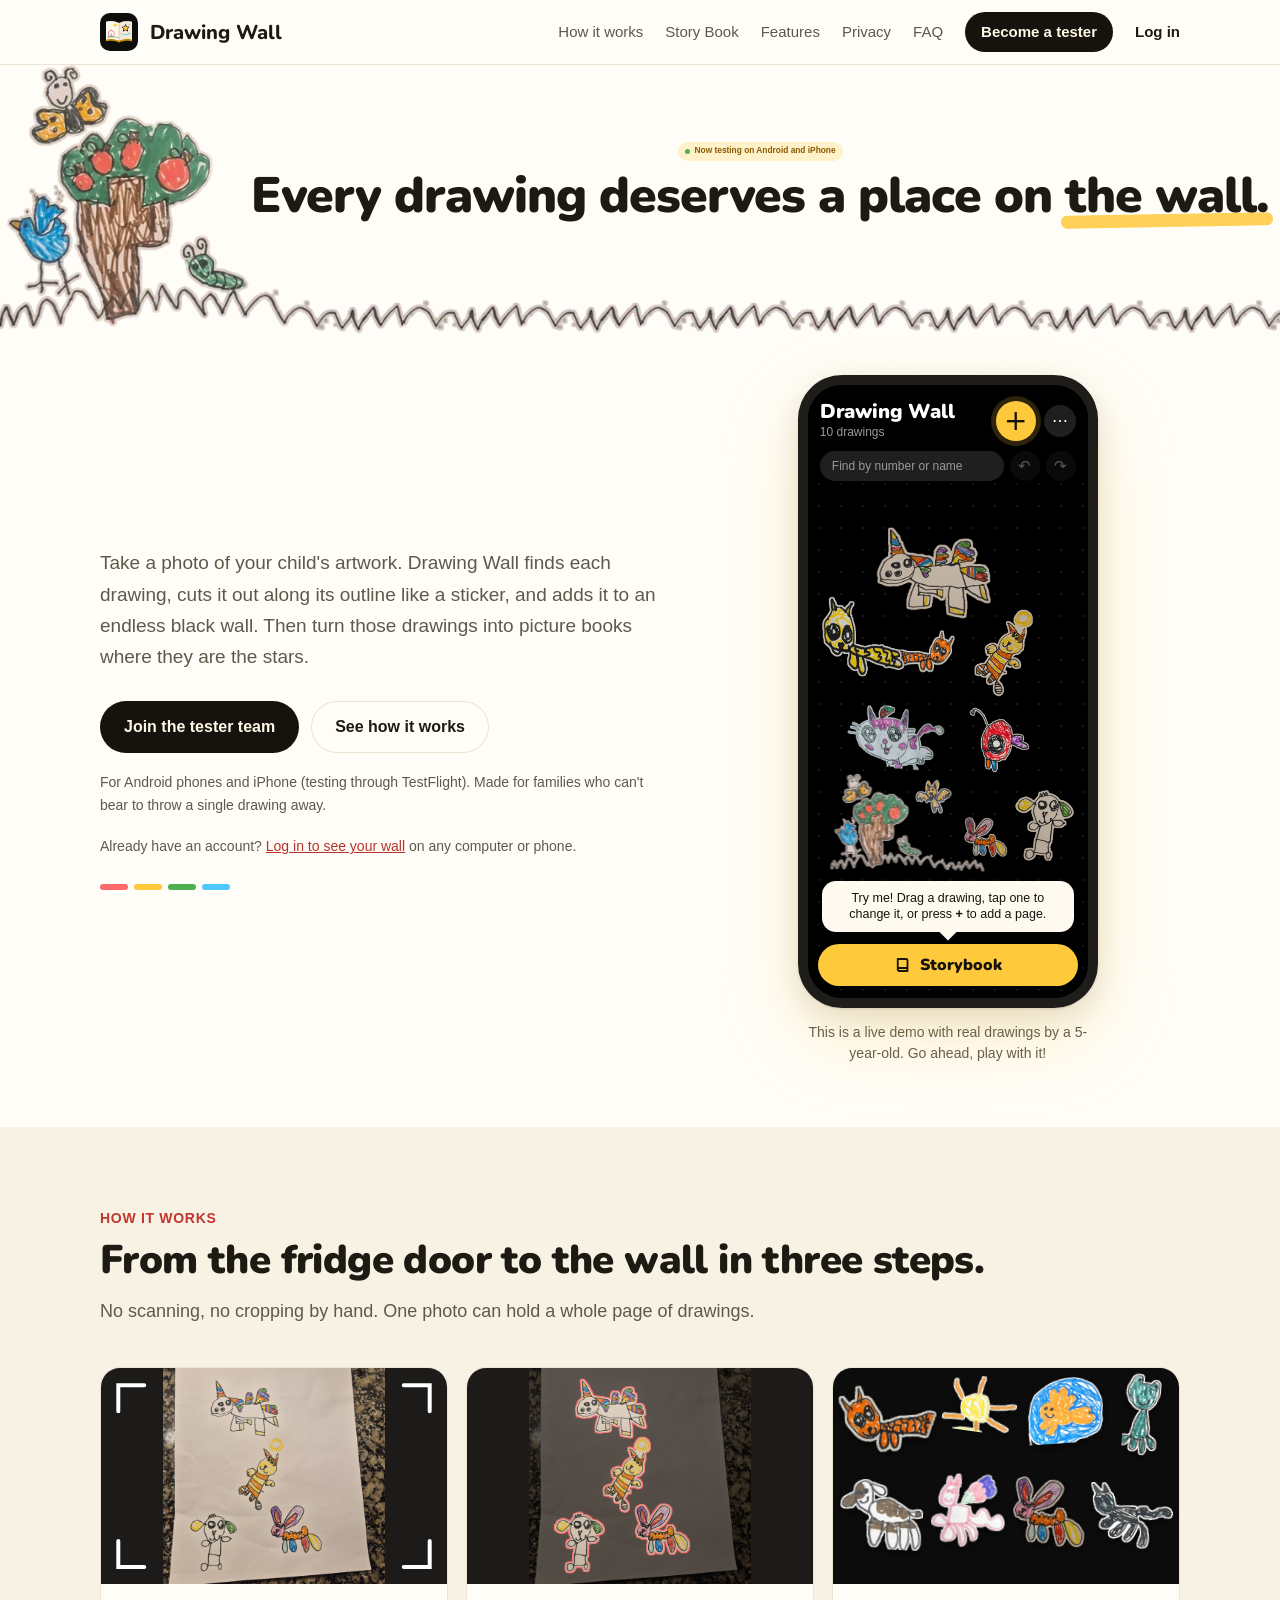
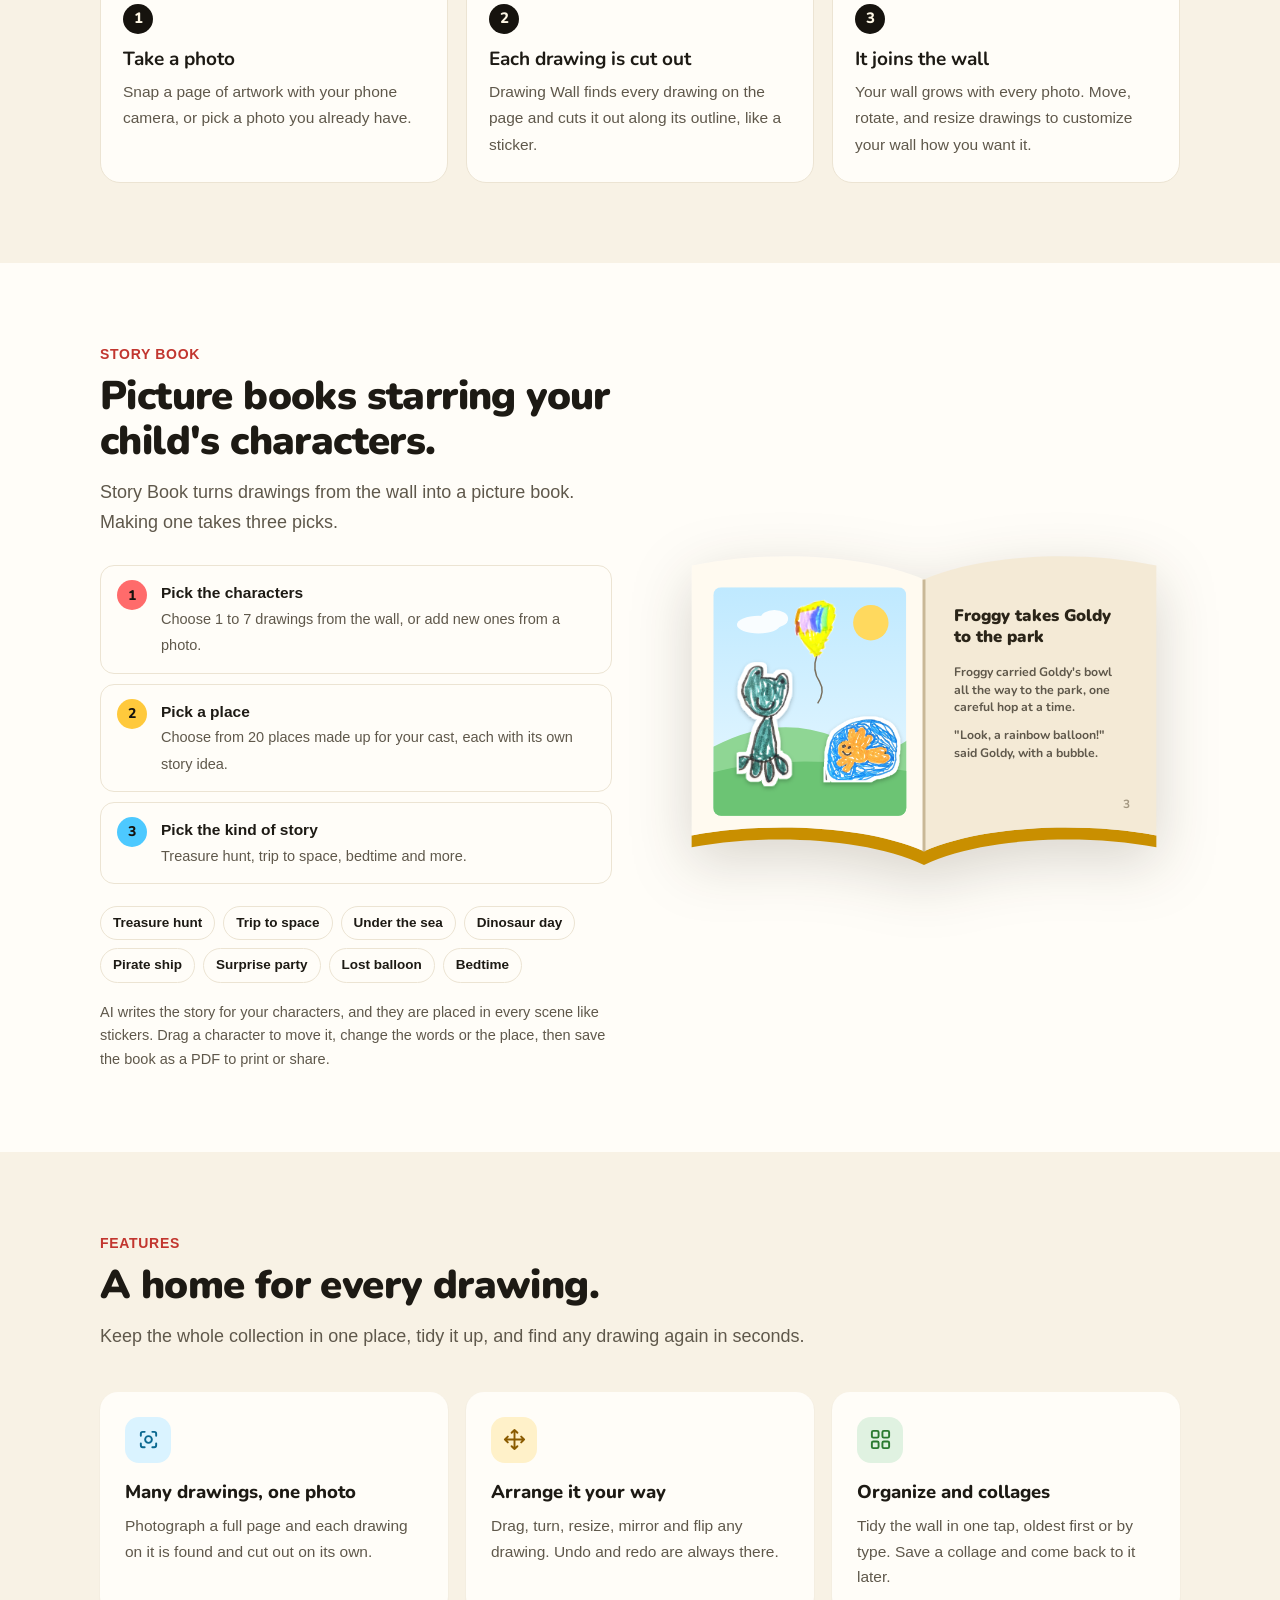
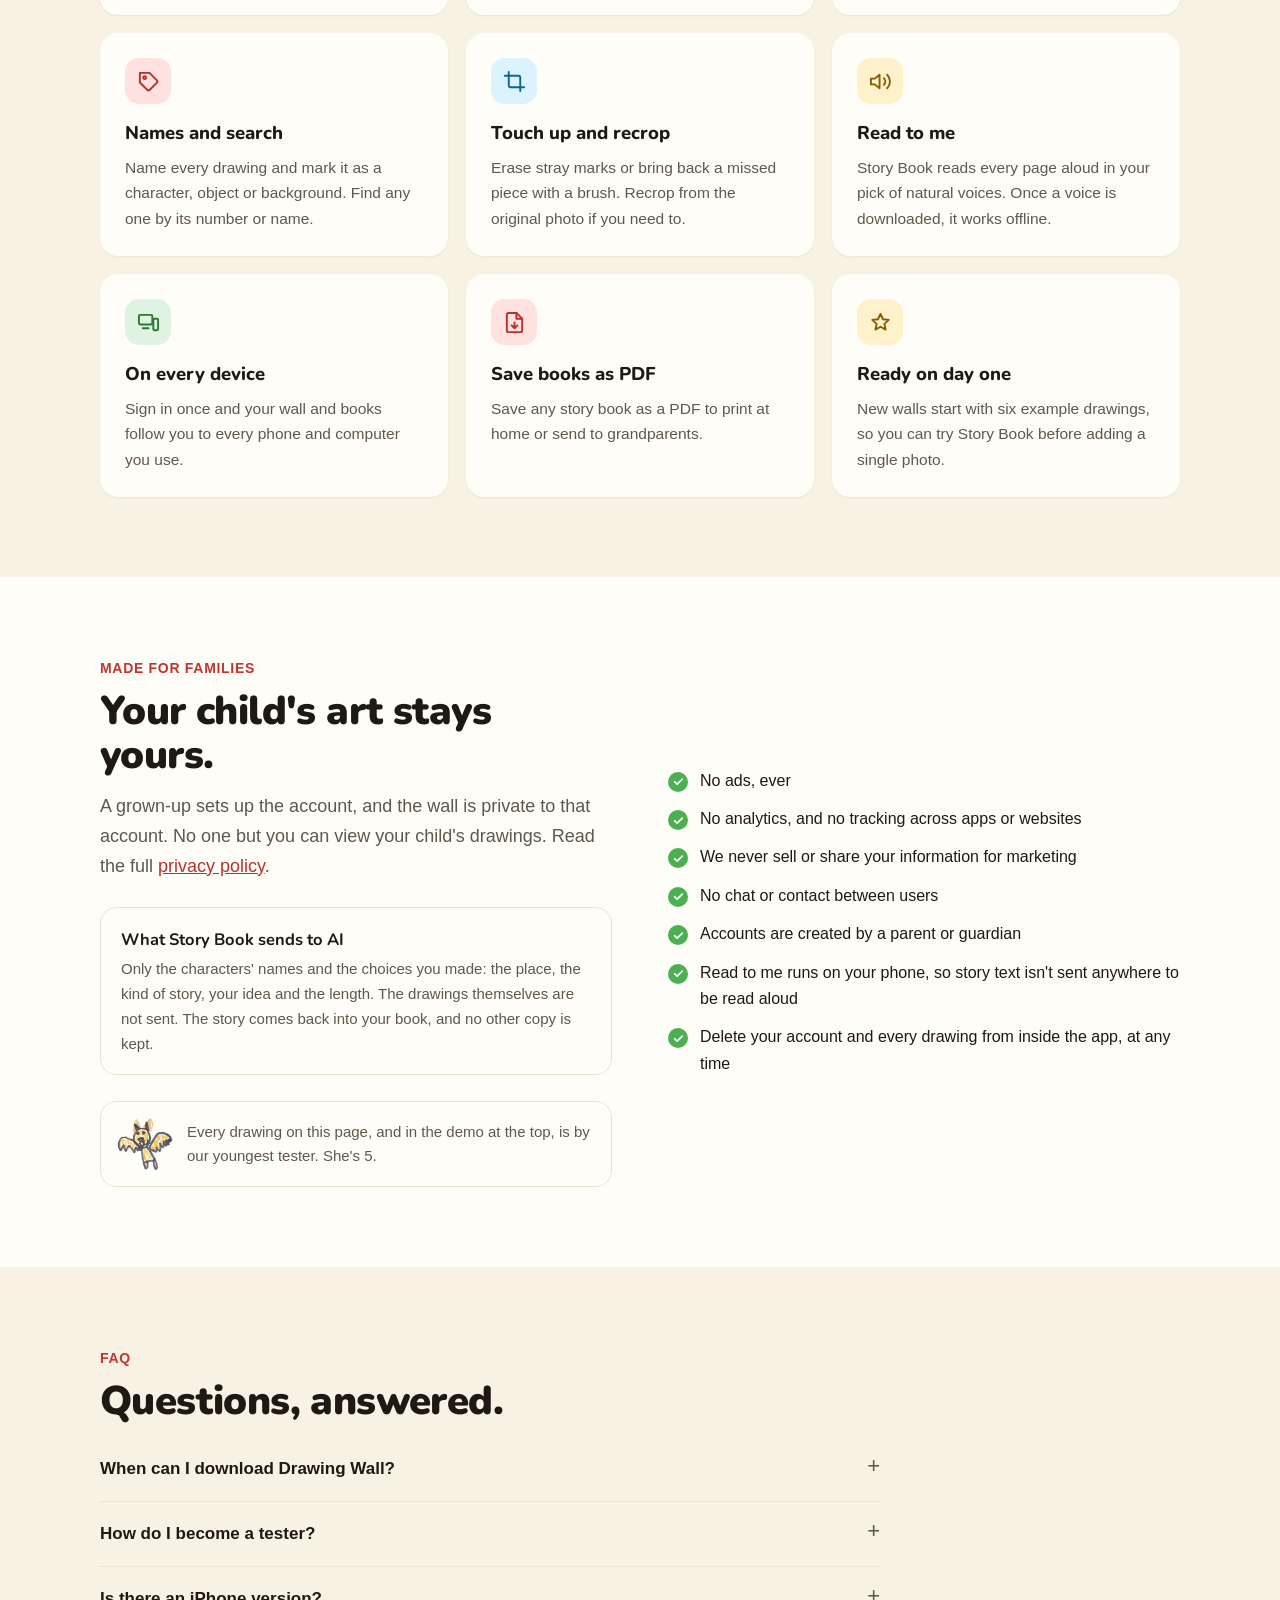
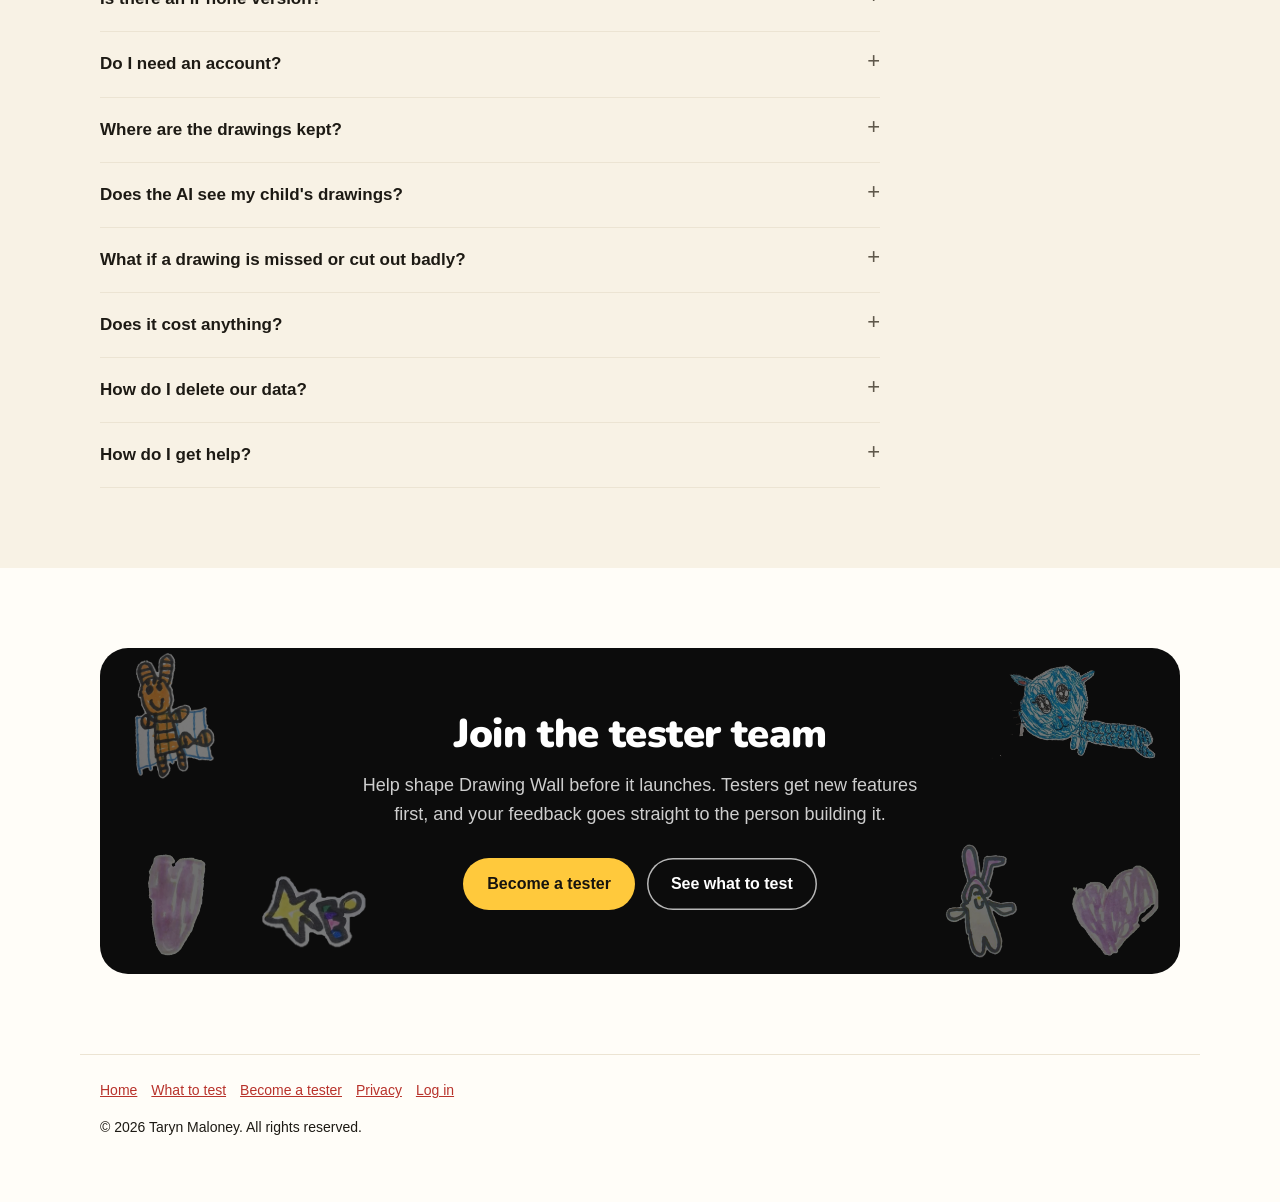
==== commit dfaa0edb: "Home page: headline 30% bigger, Now testing badge 10% bigger Co-Authored-By: Claude Opus 5.5 <norepl" ====
--- a/index.html
+++ b/index.html
@@ -151,9 +151,9 @@
    and the top of the grass line (87.2% down the header) */
 .art-header .ah-text { position: absolute; top: 0; bottom: 12.8%; left: calc(var(--h) * 285 / 320); right: 0; padding: 0;
   display: flex; flex-direction: column; align-items: center; justify-content: center; text-align: center; }
-.art-header .eyebrow { font-size: 7.6px; padding: 2.4px 6.4px; gap: 4px; }
-.art-header .eyebrow::before { width: 4.8px; height: 4.8px; }
-.art-header h1 { font-size: clamp(25.3px, 2.99vw, 39.1px); line-height: 1.1; letter-spacing: -.02em; margin: 8px 0 0; font-weight: 900; }
+.art-header .eyebrow { font-size: 8.36px; padding: 2.64px 7.04px; gap: 4.4px; }
+.art-header .eyebrow::before { width: 5.28px; height: 5.28px; }
+.art-header h1 { font-size: clamp(32.9px, 3.89vw, 50.8px); line-height: 1.1; letter-spacing: -.02em; margin: 8px 0 0; font-weight: 900; }
 .art-header h1 .hl { position: relative; white-space: nowrap; z-index: 0; }
 .art-header h1 .hl::after { content: ""; position: absolute; left: -2%; right: -2%; bottom: .06em; height: .26em; z-index: -1;
   background: var(--sun); border-radius: 6px; transform: rotate(-1deg); opacity: .85; }
--- a/home.css
+++ b/home.css
@@ -34,6 +34,16 @@
 @media (max-width: 860px) { .nav nav a:not(.button):not(.login) { display: none; } }
 .nav nav a.login { color: var(--text); font-weight: 600; }
 @media (max-width: 380px) { .home header a { font-size: 18px; } .nav nav .button { padding: 7px 13px; font-size: 14px; } }
+/* phones: tighter top bar so "Become a tester" and "Log in" both fit without sideways scrolling */
+@media (max-width: 480px) {
+  .nav .wrap { gap: 10px; }
+  .nav nav { gap: 12px; font-size: 14px; }
+  .nav header img { width: 26px; height: 26px; }
+  .home header a { font-size: 17px; }
+  .nav nav .button { padding: 7px 12px; font-size: 13.5px; }
+}
+/* very small phones: keep the icon, drop the "Drawing Wall" word so the buttons still fit */
+@media (max-width: 360px) { .home .nav header a { display: none; } }
 
 /* Hero */
 .hero { padding: 72px 0 64px; overflow: hidden; position: relative; }
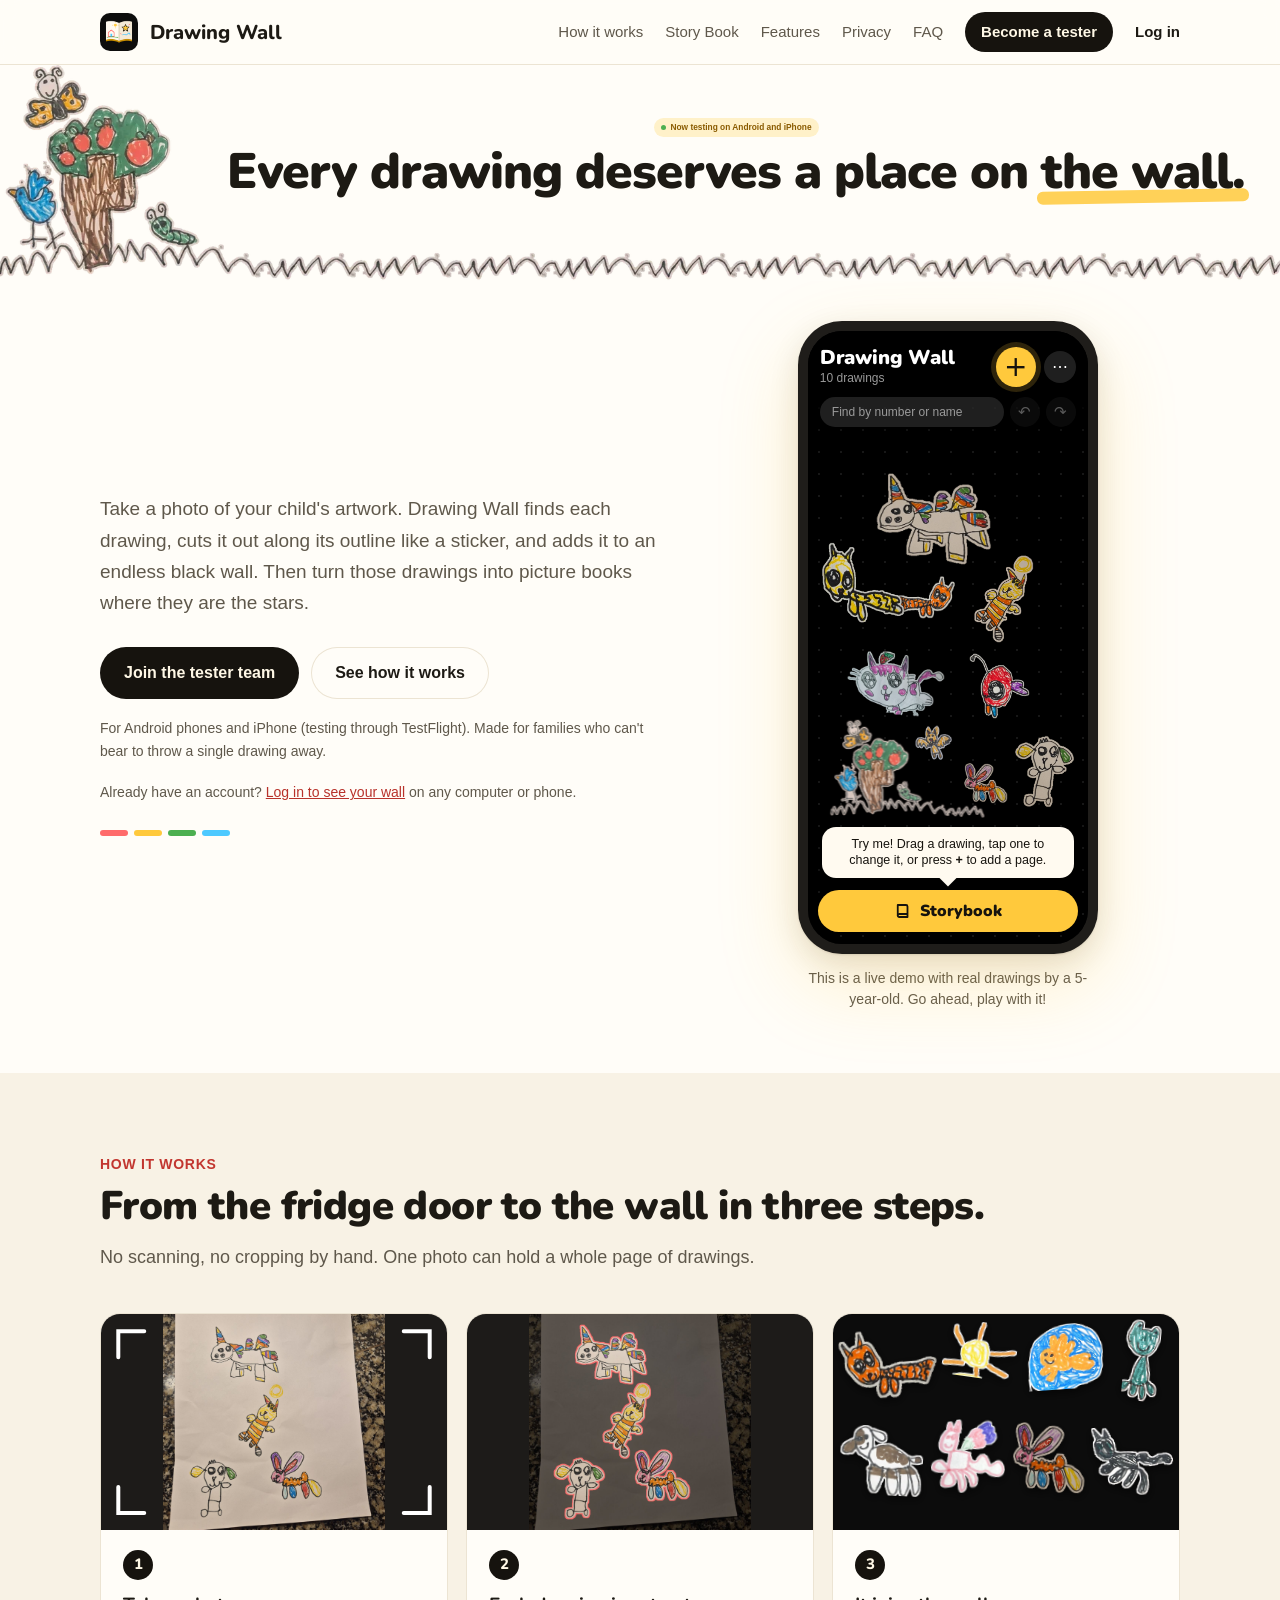
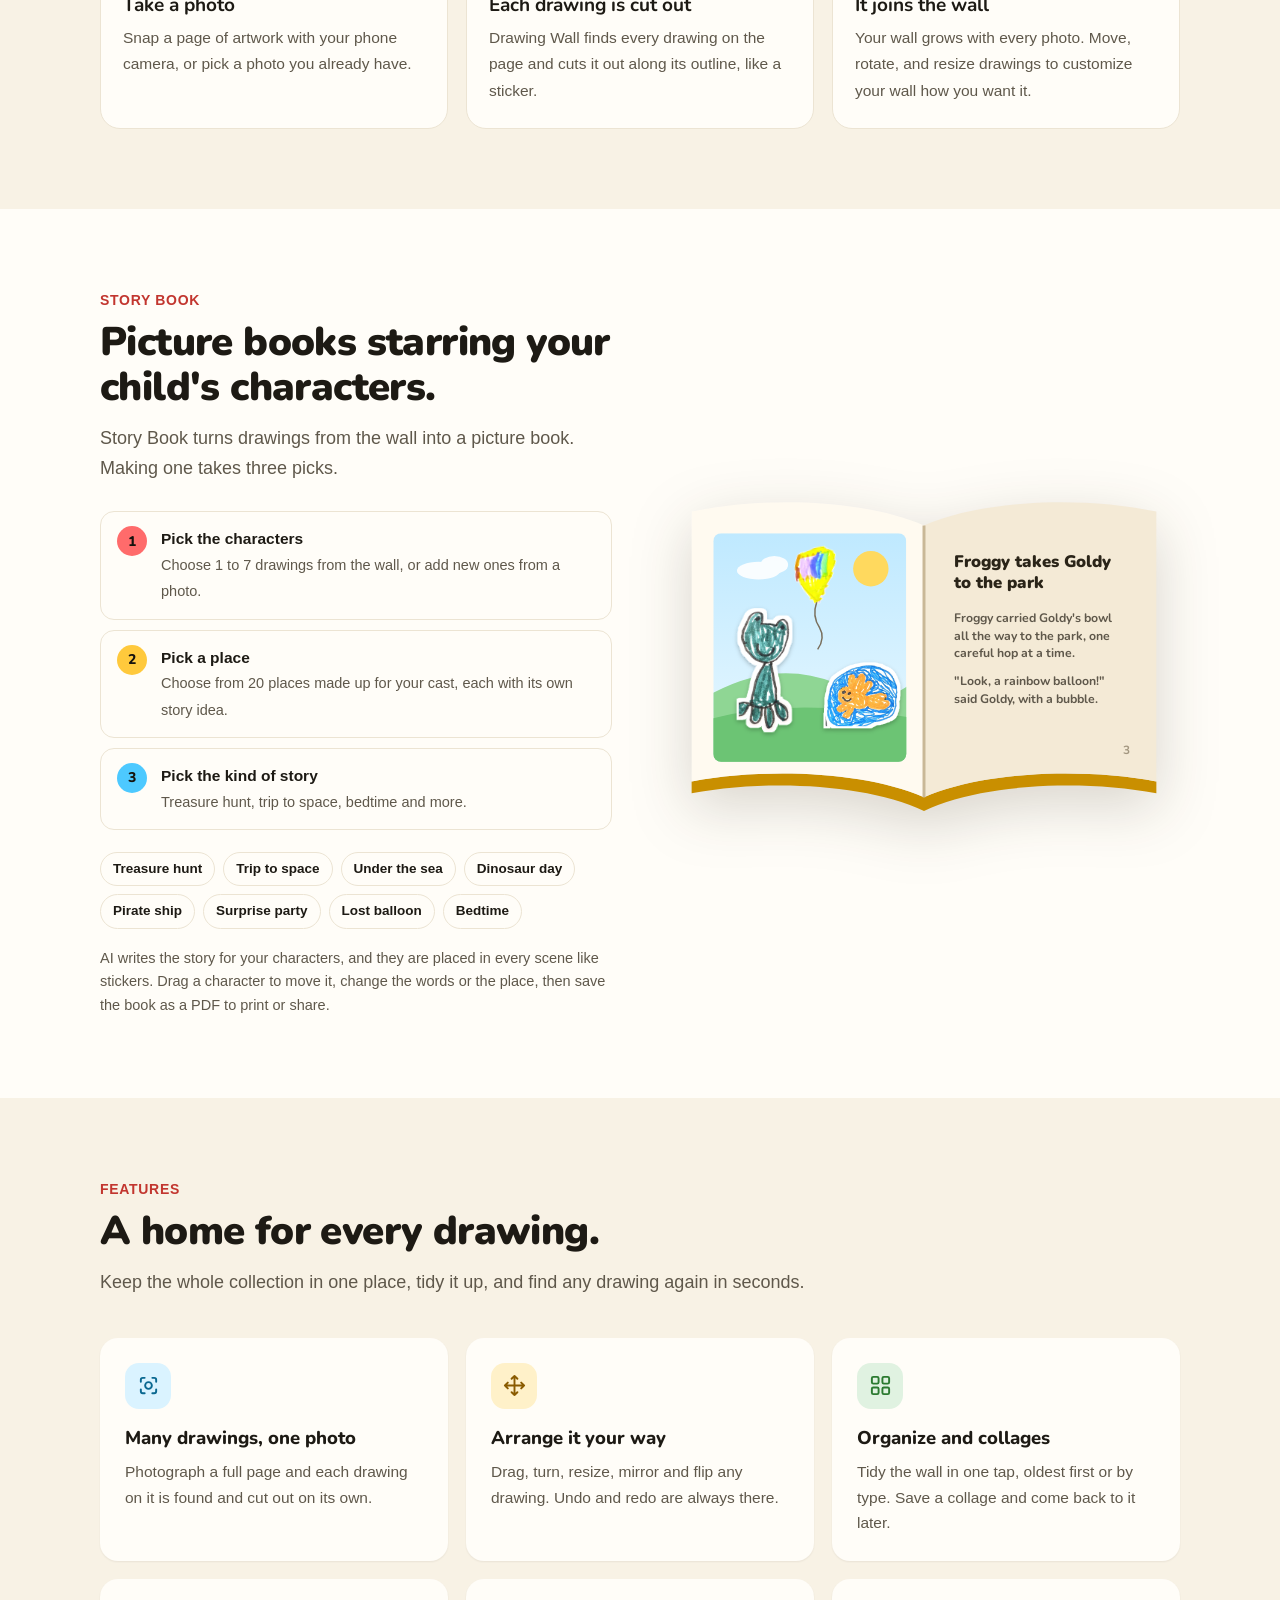
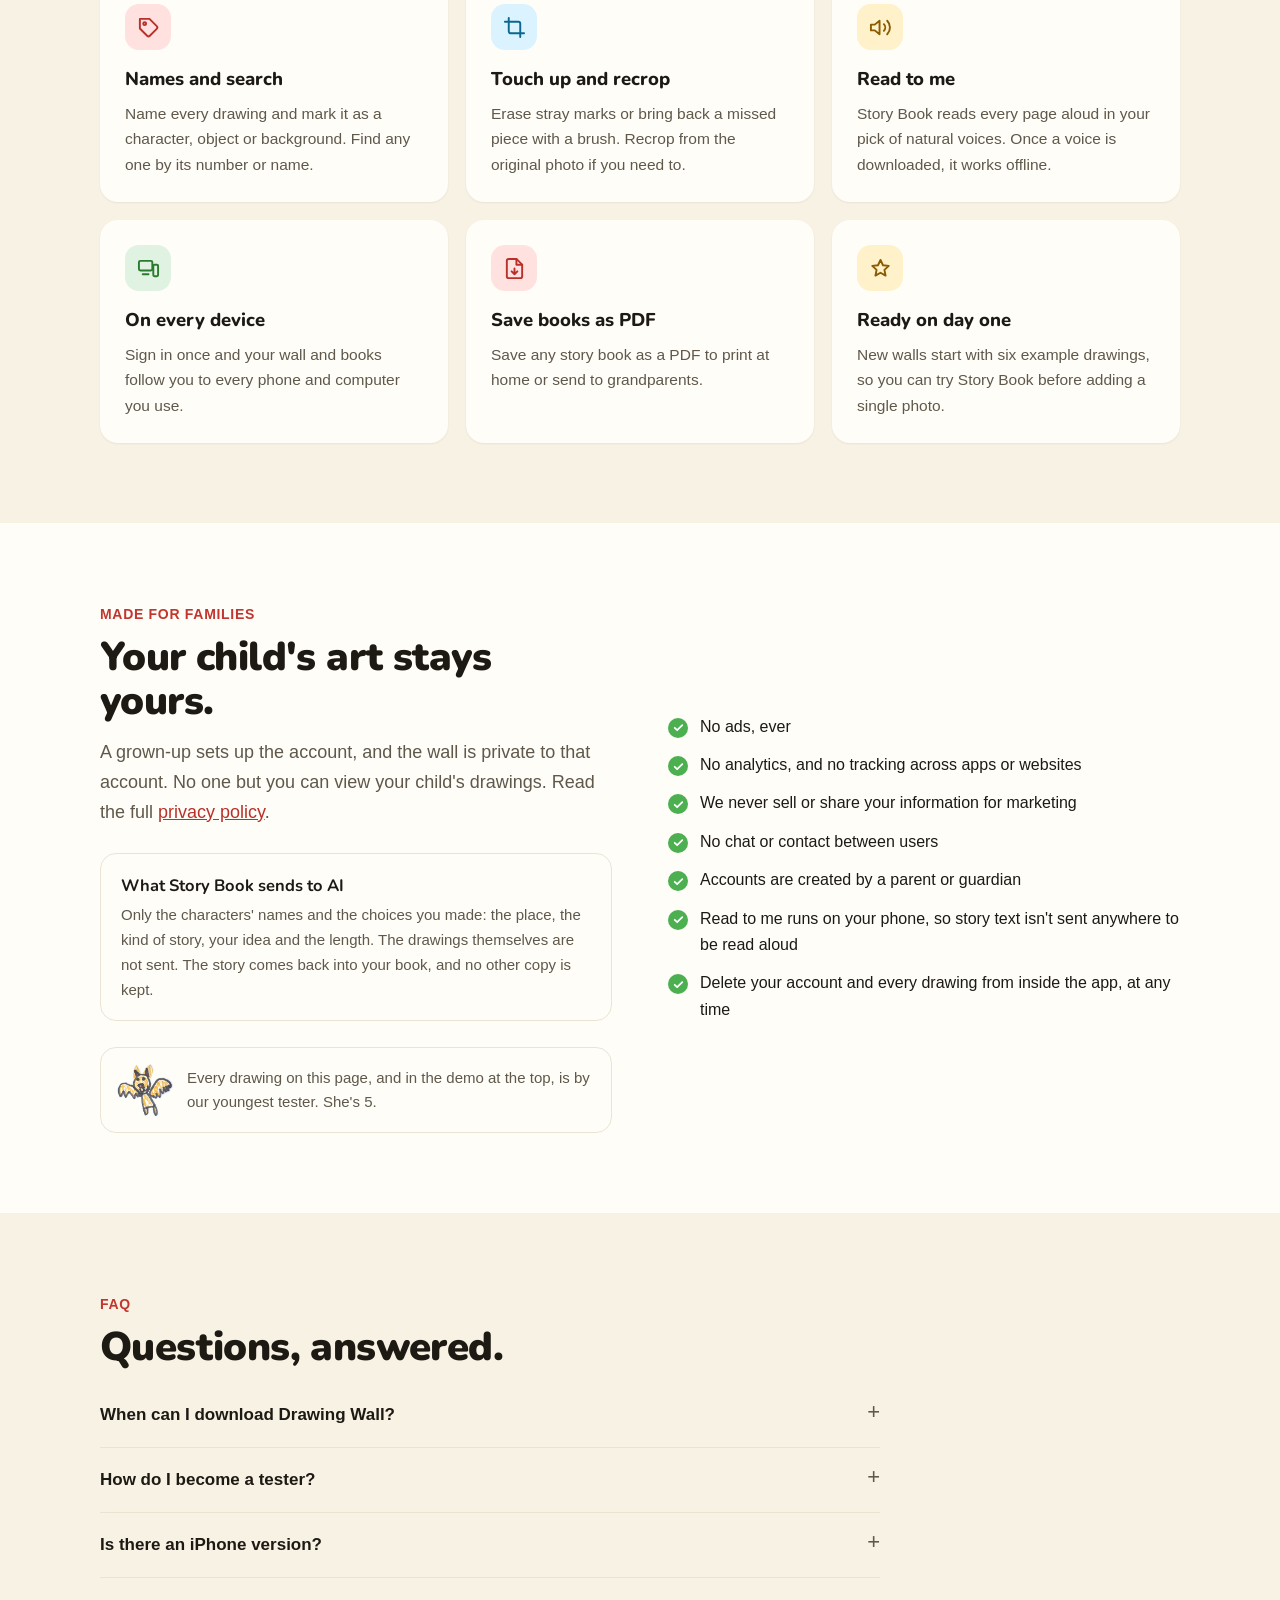
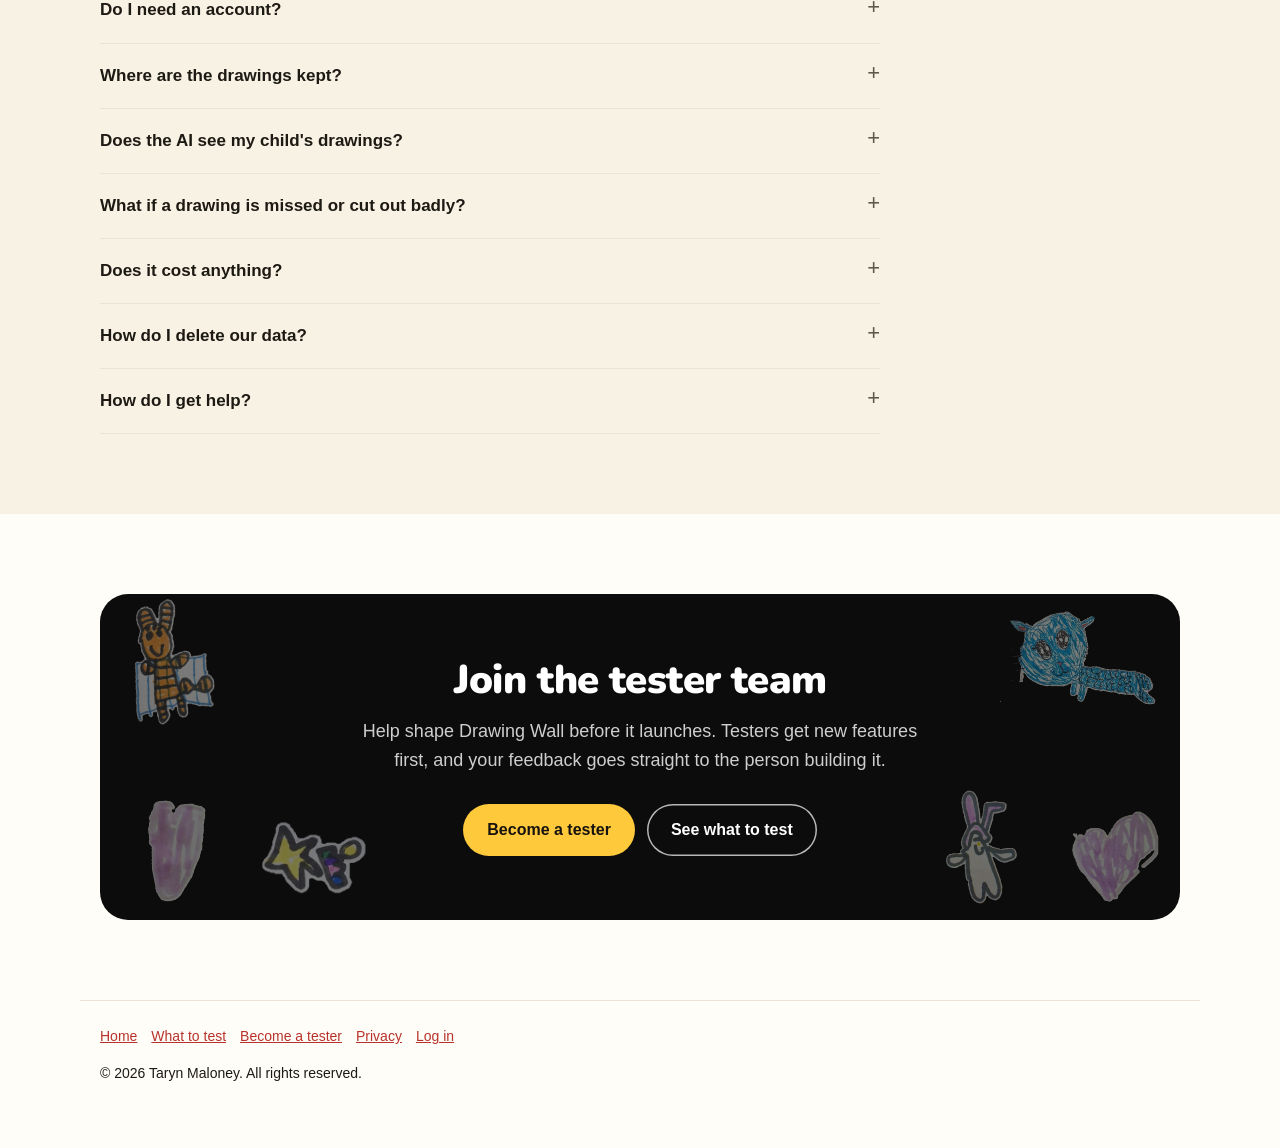
==== commit bb83403f: "Home page: tree and grass header 20% smaller, grass still across the full width Co-Authored-By: Clau" ====
--- a/index.html
+++ b/index.html
@@ -141,7 +141,7 @@
 .artist p { margin: 0; color: var(--muted); font-size: 15px; }
 
 /* Header: her tree drawing once, her grass line continued to the right edge, headline in the sky */
-.art-header { --h: 270px; position: relative; display: flex; height: var(--h); }
+.art-header { --h: 216px; position: relative; display: flex; height: var(--h); }
 .art-header .ah-tree { height: 100%; width: auto; flex: none; }
 .art-header .ah-grass { flex: 1; min-width: 0; background: url("art/header-grass.webp") repeat-x left bottom / auto 100%; }
 /* the sky: from the top of the header down to just above the grass (grass is the bottom ~20%) */
@@ -160,13 +160,13 @@
 @media (prefers-color-scheme: dark) { .art-header h1 .hl::after { opacity: .45; } }
 .hero { padding-top: 40px; }
 /* narrower screens: a shorter header, headline still beside the tree */
-@media (max-width: 900px) { .art-header { --h: 200px; } }
+@media (max-width: 900px) { .art-header { --h: 160px; } }
 /* phones: headline on top, the tree and grass strip underneath it */
 @media (max-width: 540px) {
   .art-header { flex-wrap: wrap; height: auto; }
   .art-header .ah-text { position: static; order: -1; width: 100%; padding: 28px 16px 8px; }
-  .art-header .ah-tree { height: 96px; }
-  .art-header .ah-grass { height: 96px; }
+  .art-header .ah-tree { height: 77px; }
+  .art-header .ah-grass { height: 77px; }
 }
 </style>
 </head>
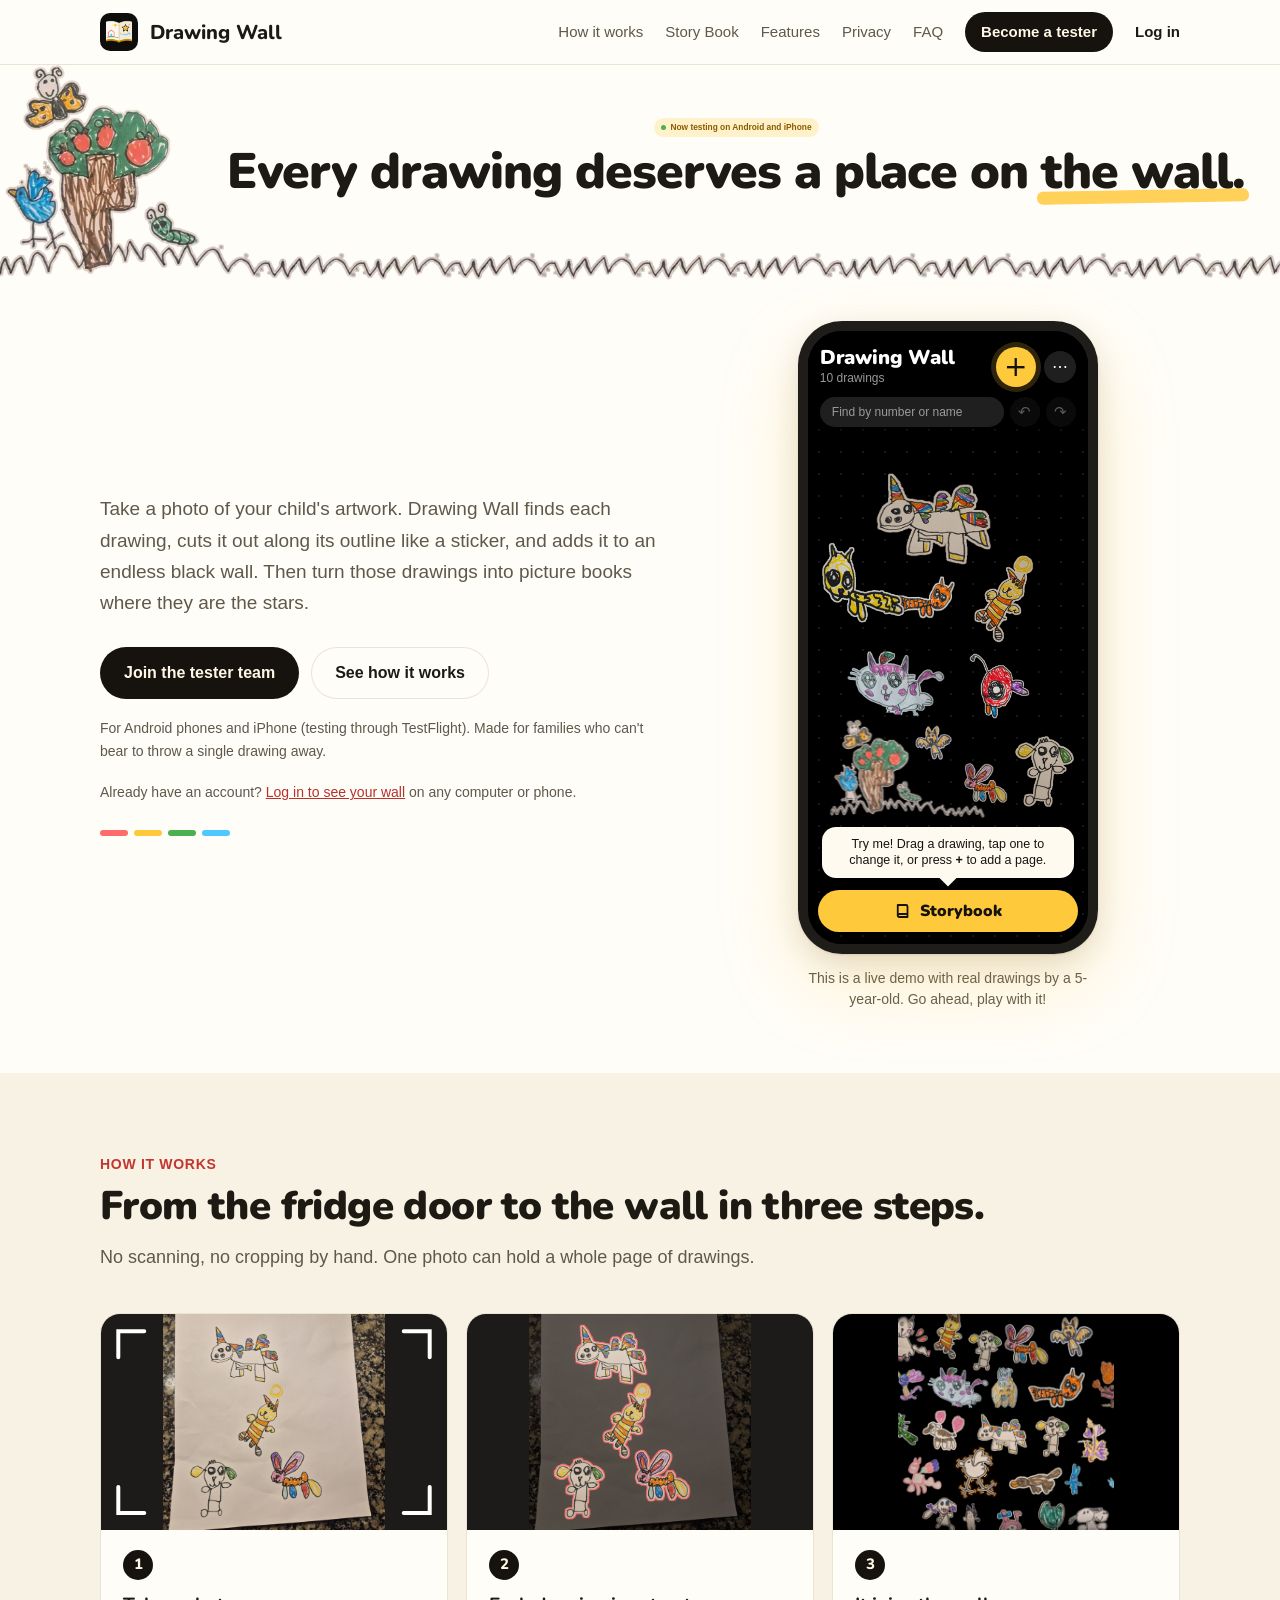
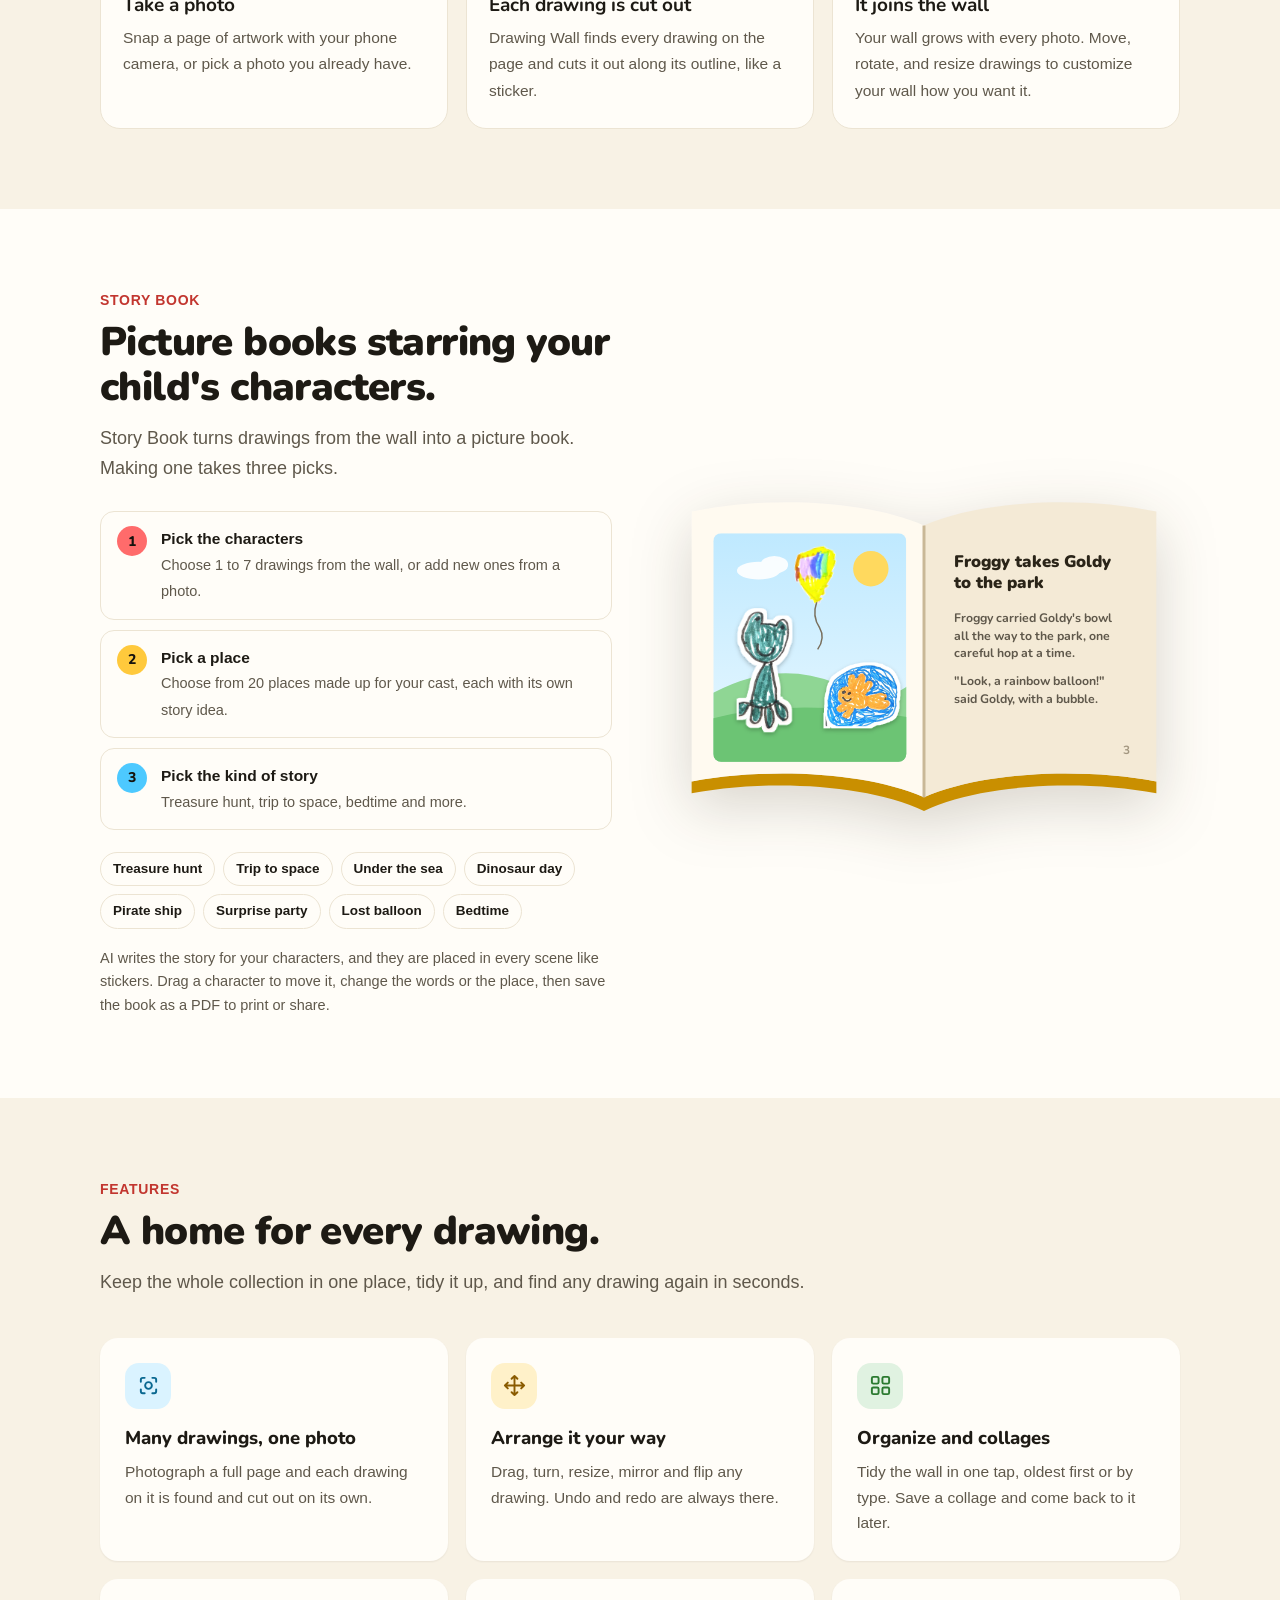
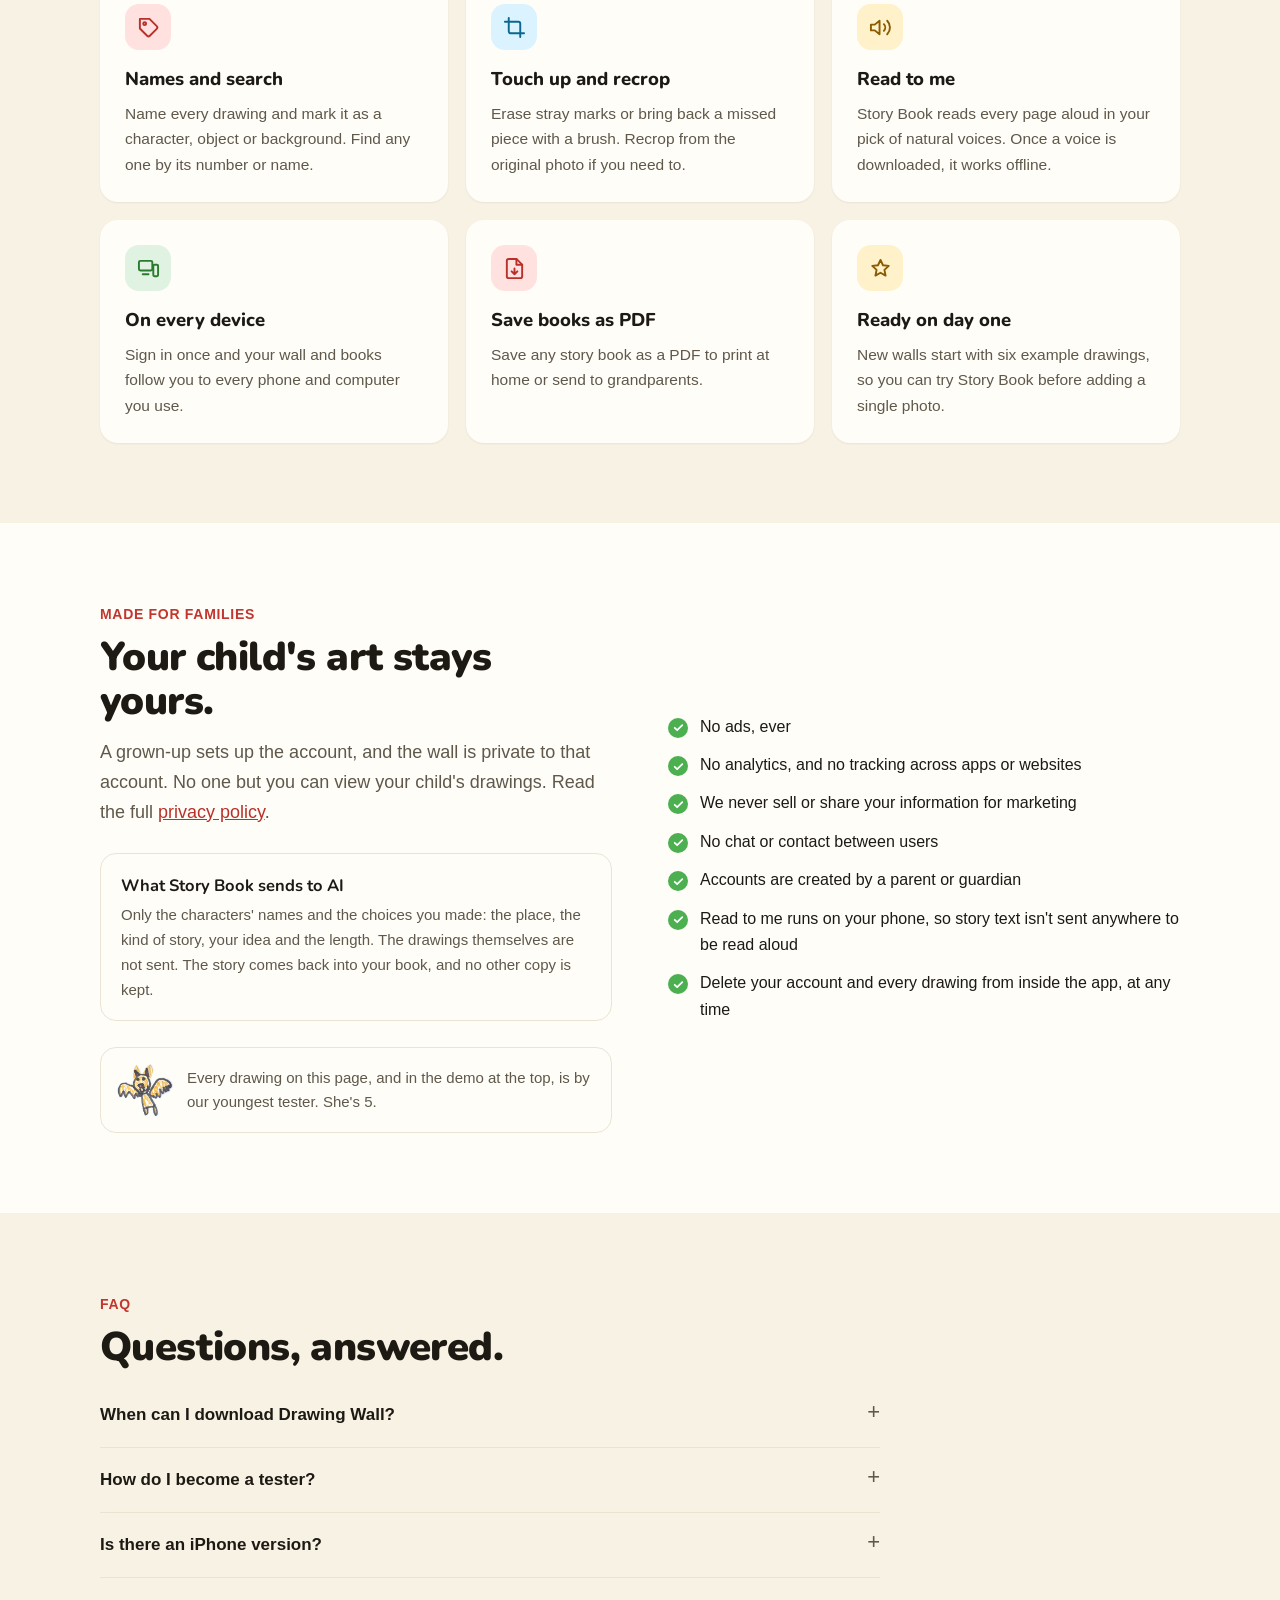
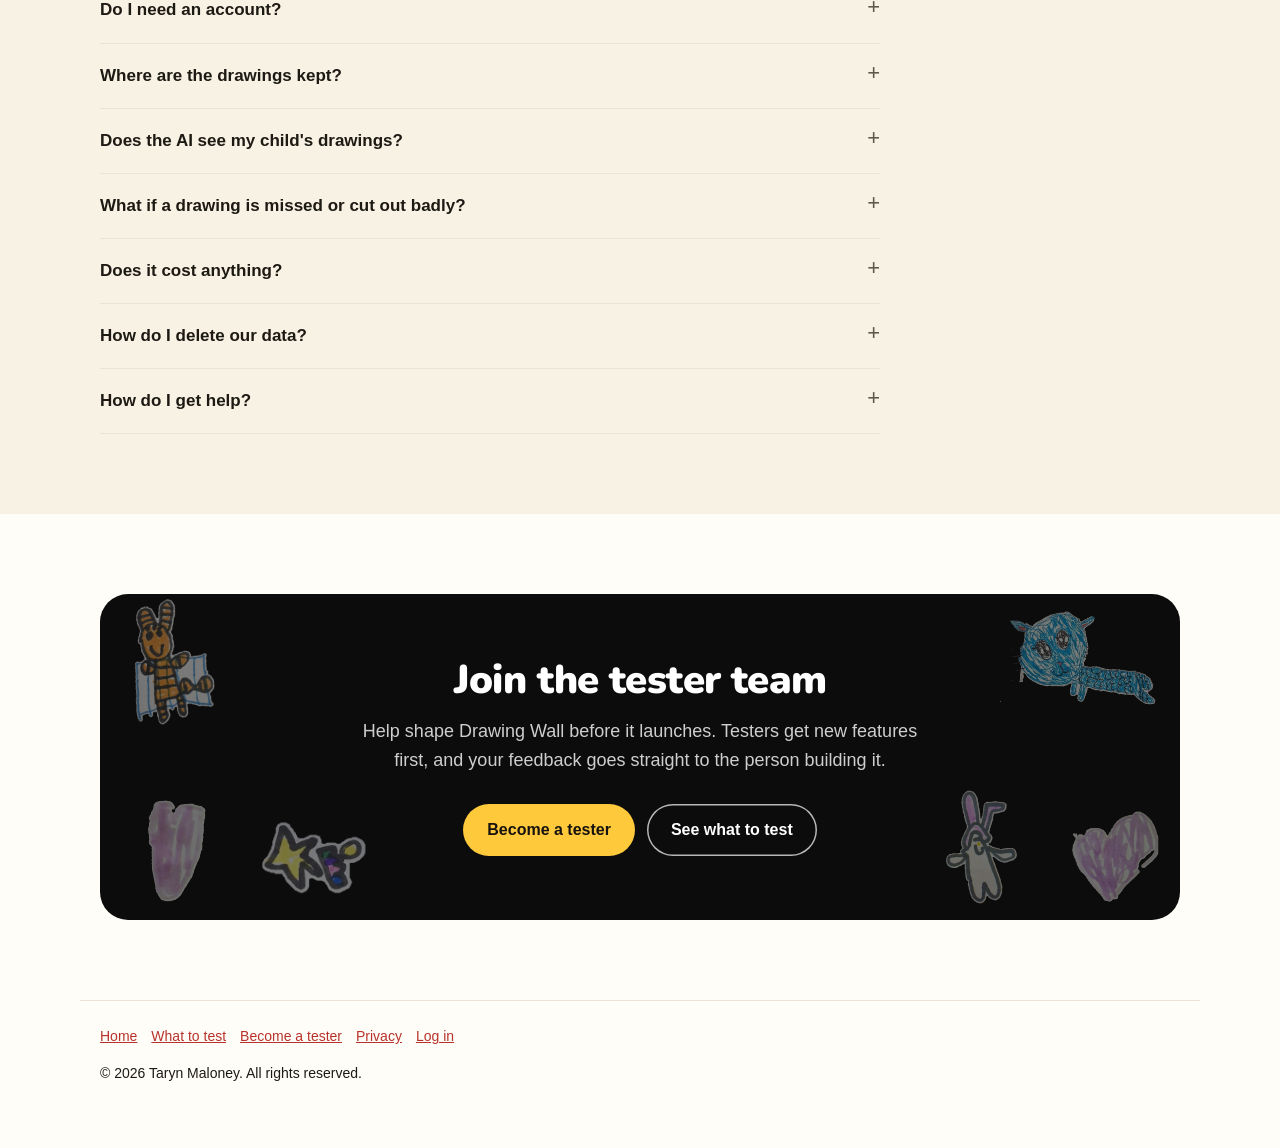
==== commit 02e3df2c: "How it works step 3: real wall screenshot of her drawings Co-Authored-By: Claude Opus 5.5 <noreply@a" ====
--- a/index.html
+++ b/index.html
@@ -310,16 +310,7 @@
       </li>
       <li>
         <span class="art dark" aria-hidden="true">
-          <span class="collage">
-            <img src="art/wall/luna.webp" alt="" loading="lazy" style="left:2%;top:7%;width:28%;transform:rotate(-5deg)">
-            <img src="art/more/sun.webp" alt="" loading="lazy" style="left:32%;top:4%;width:21%;transform:rotate(8deg)">
-            <img src="art/more/fishbowl.webp" alt="" loading="lazy" style="left:56%;top:5%;width:22%;transform:rotate(-4deg)">
-            <img src="art/more/frog.webp" alt="" loading="lazy" style="left:84%;top:3%;width:10%;transform:rotate(5deg)">
-            <img src="art/more/puppy.webp" alt="" loading="lazy" style="left:2%;top:52%;width:24%;transform:rotate(3deg)">
-            <img src="art/more/pink-pony.webp" alt="" loading="lazy" style="left:28%;top:49%;width:21%;transform:rotate(-6deg)">
-            <img src="art/wall/bo.webp" alt="" loading="lazy" style="left:52%;top:51%;width:21%;transform:rotate(4deg)">
-            <img src="art/more/black-cat.webp" alt="" loading="lazy" style="left:75%;top:52%;width:23%;transform:rotate(-3deg)">
-          </span>
+          <img class="photo whole" src="art/how/wall.jpg" alt="" loading="lazy" style="background:#000">
         </span>
         <div class="txt"><b>It joins the wall</b><span>Your wall grows with every photo. Move, rotate, and resize drawings to customize your wall how you want it.</span></div>
       </li>
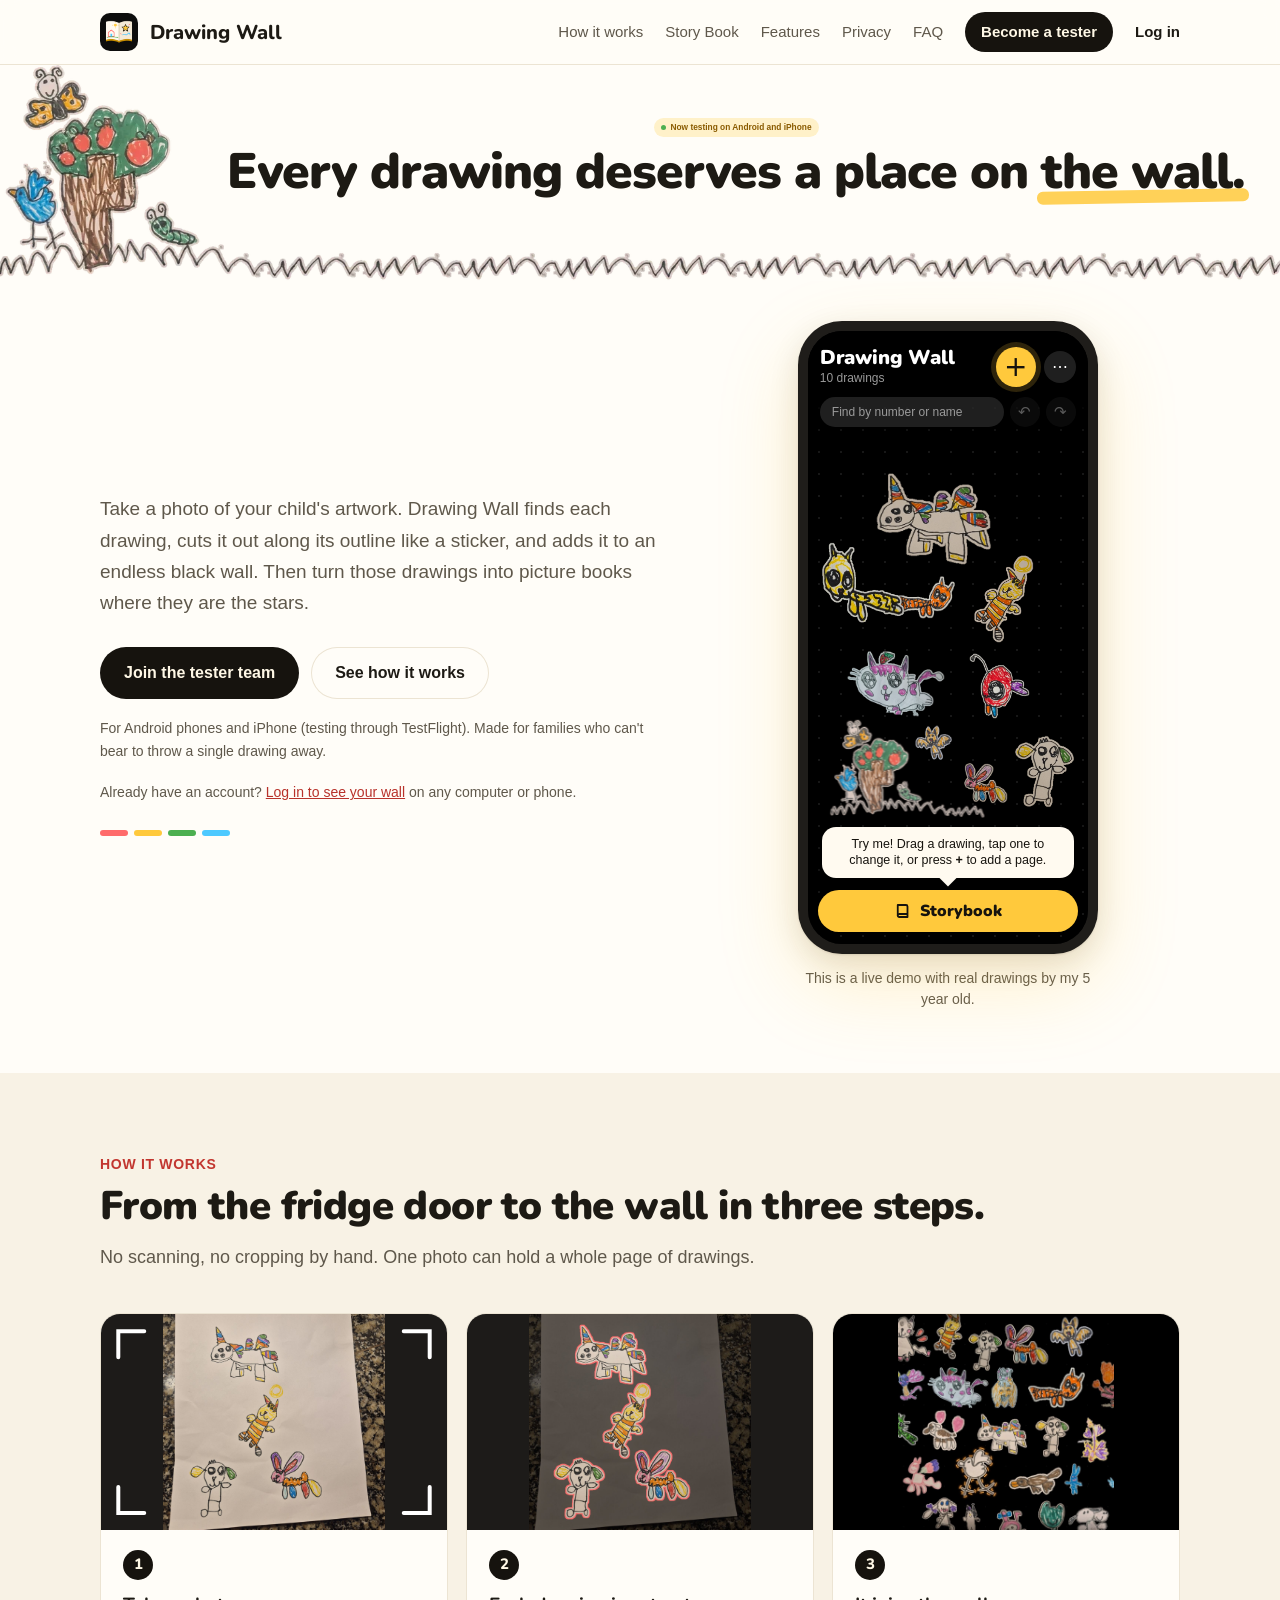
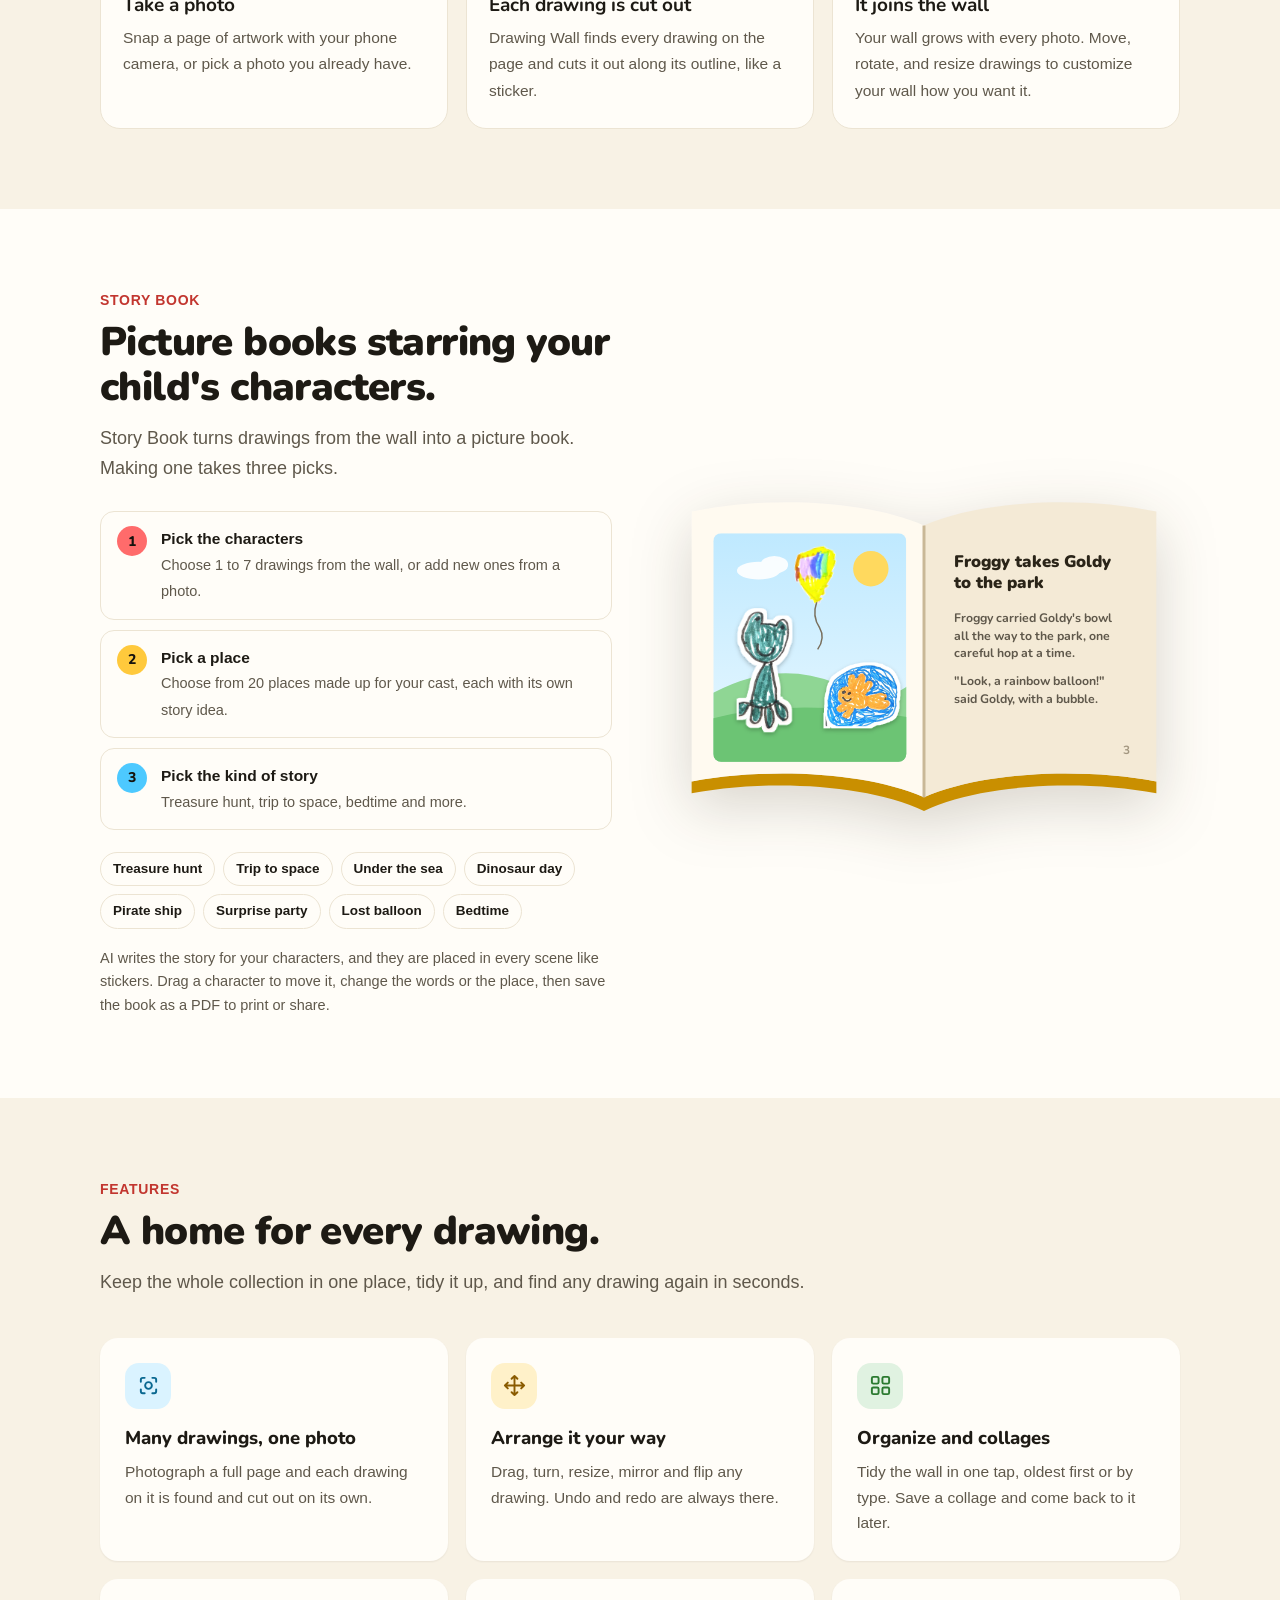
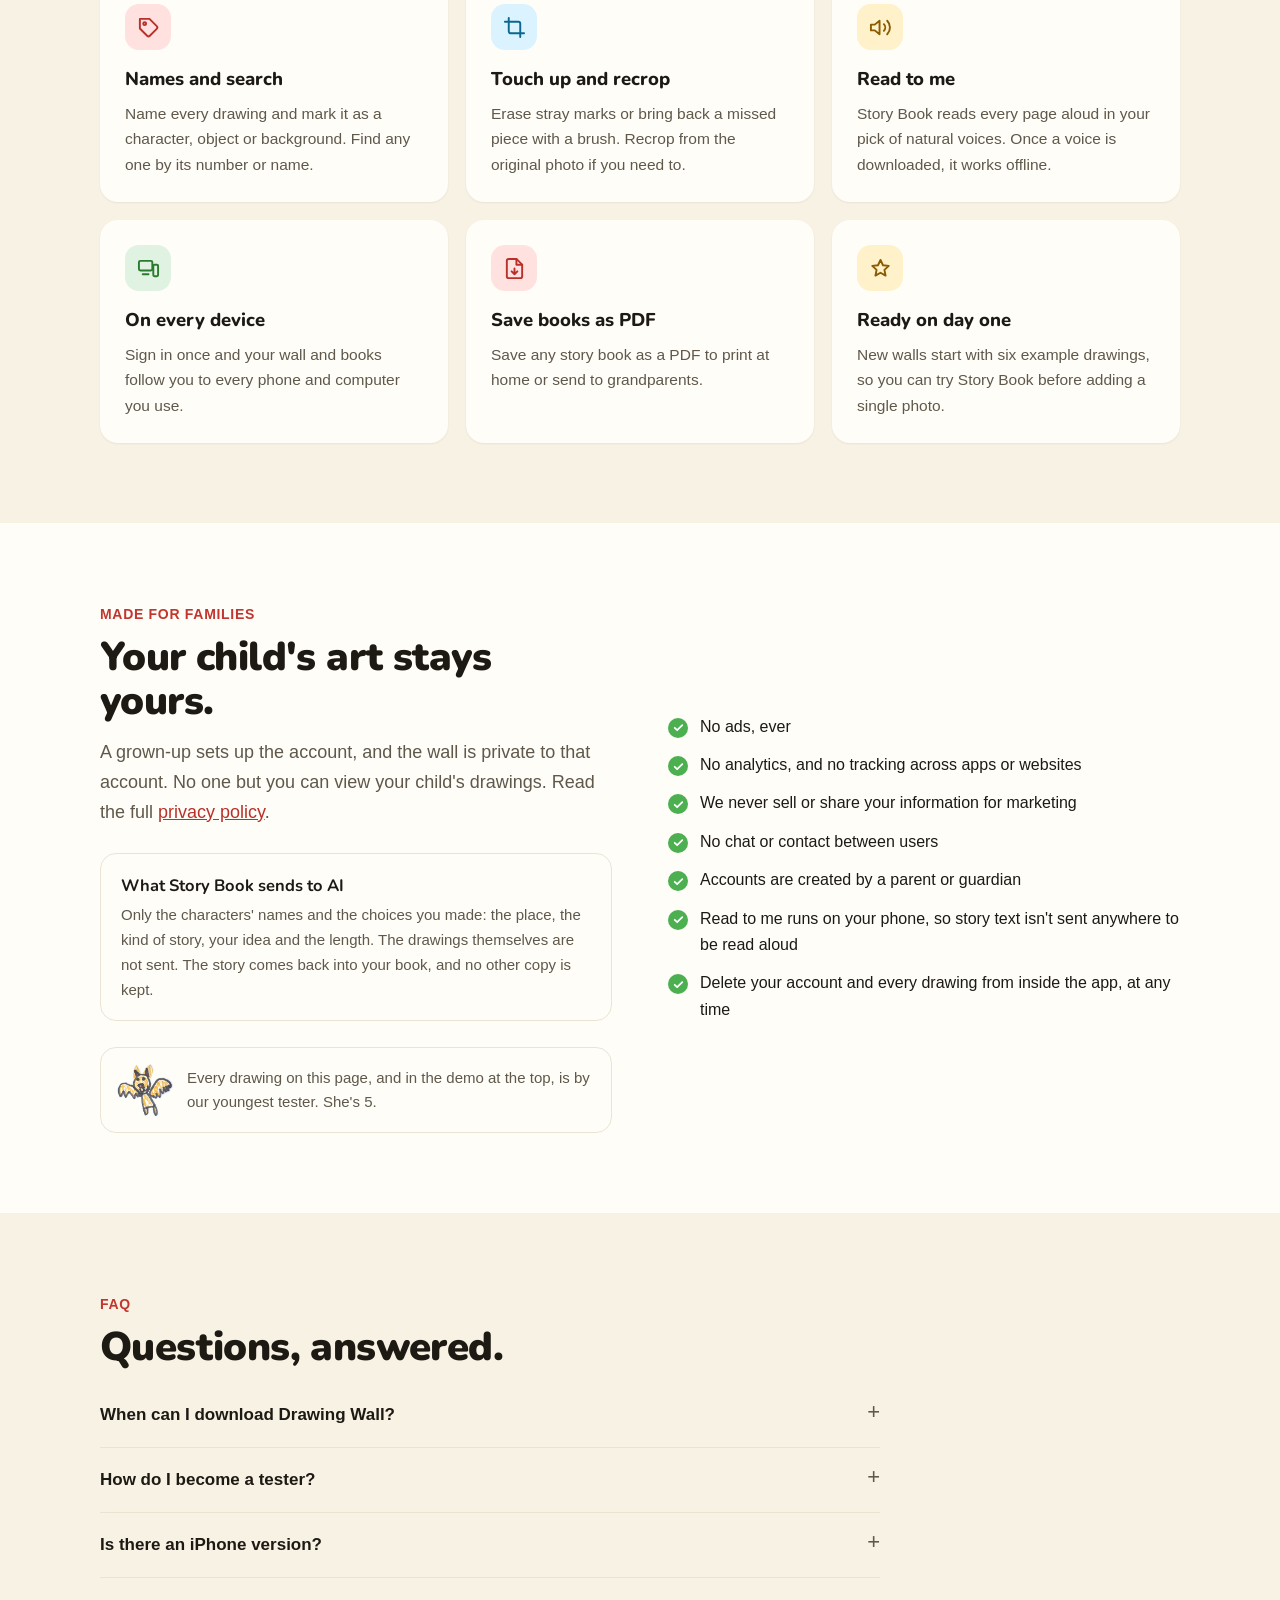
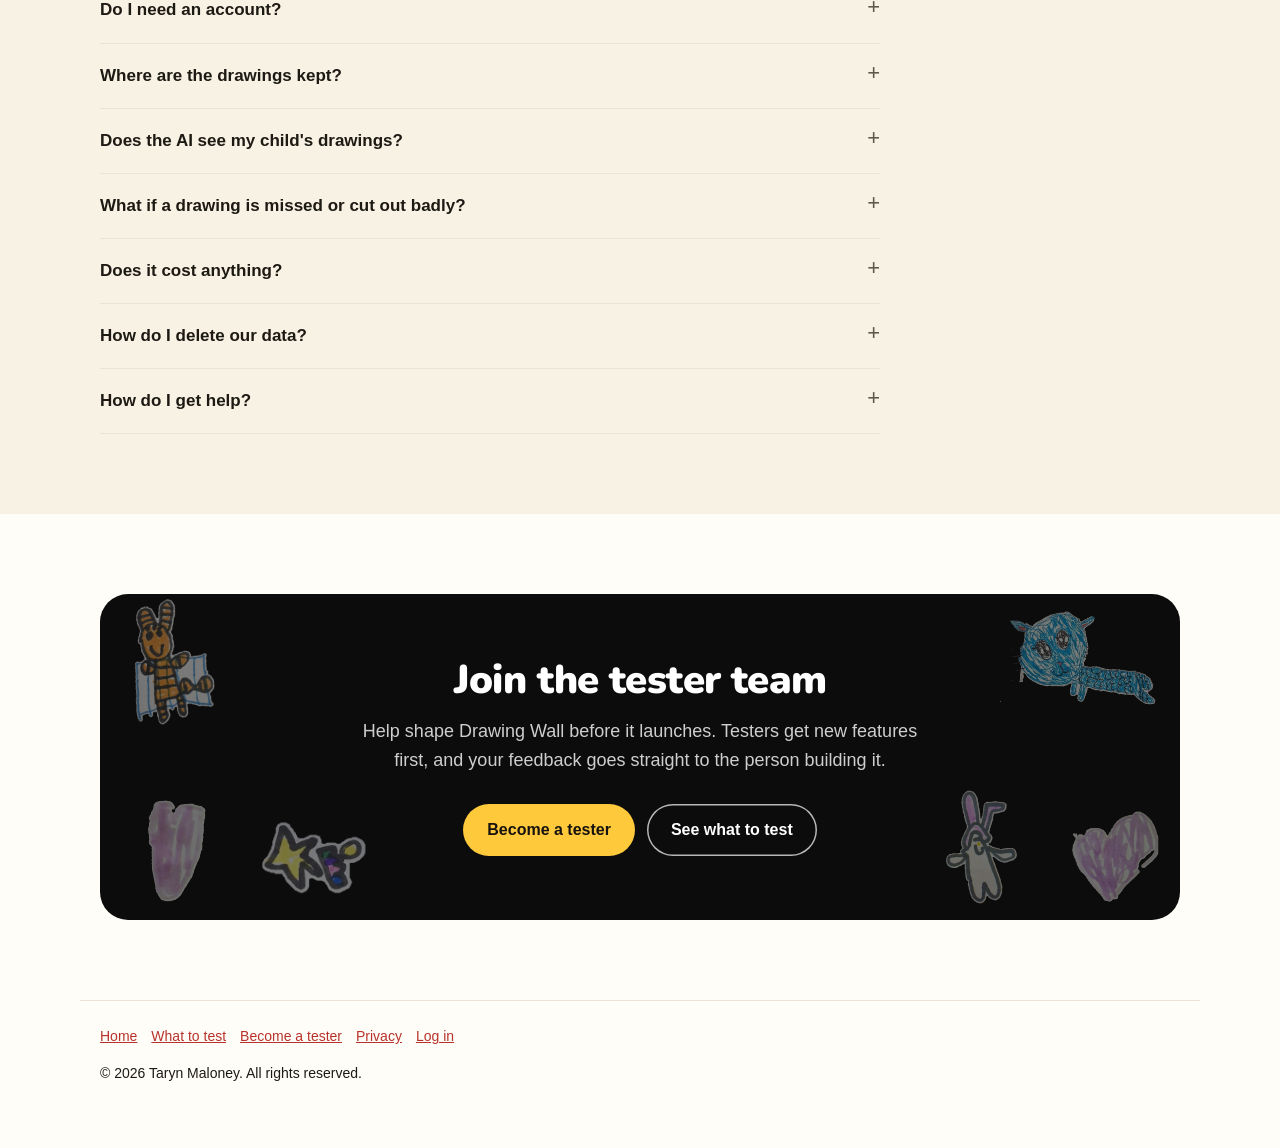
==== commit b5fcf038: "Demo line: real drawings by my 5 year old Co-Authored-By: Claude Opus 5.5 <noreply@anthropic.com>" ====
--- a/index.html
+++ b/index.html
@@ -284,7 +284,7 @@
           <div class="dw-sheet" id="dwBookSheet" hidden></div>
         </div>
       </div>
-      <p class="demo-note">This is a live demo with real drawings by a 5-year-old. Go ahead, play with it!</p>
+      <p class="demo-note">This is a live demo with real drawings by my 5 year old.</p>
     </div>
   </div>
 </section>
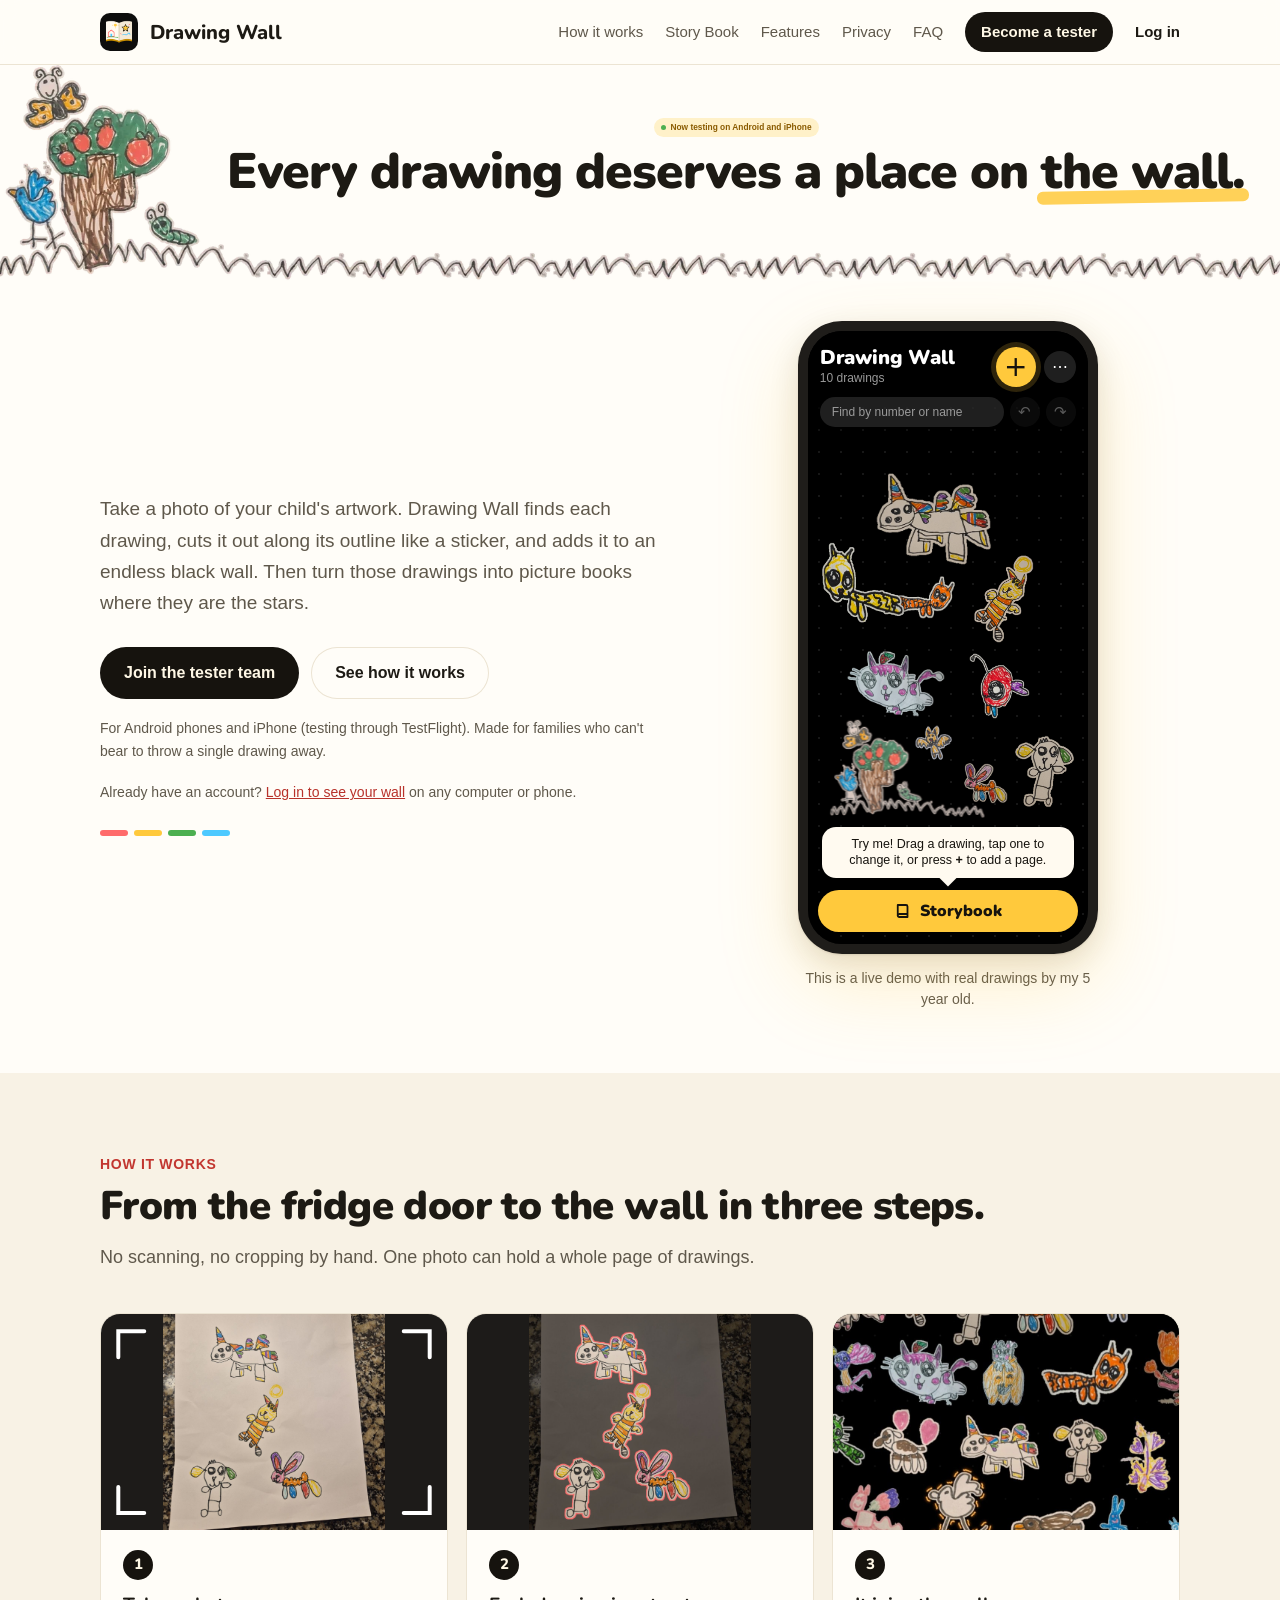
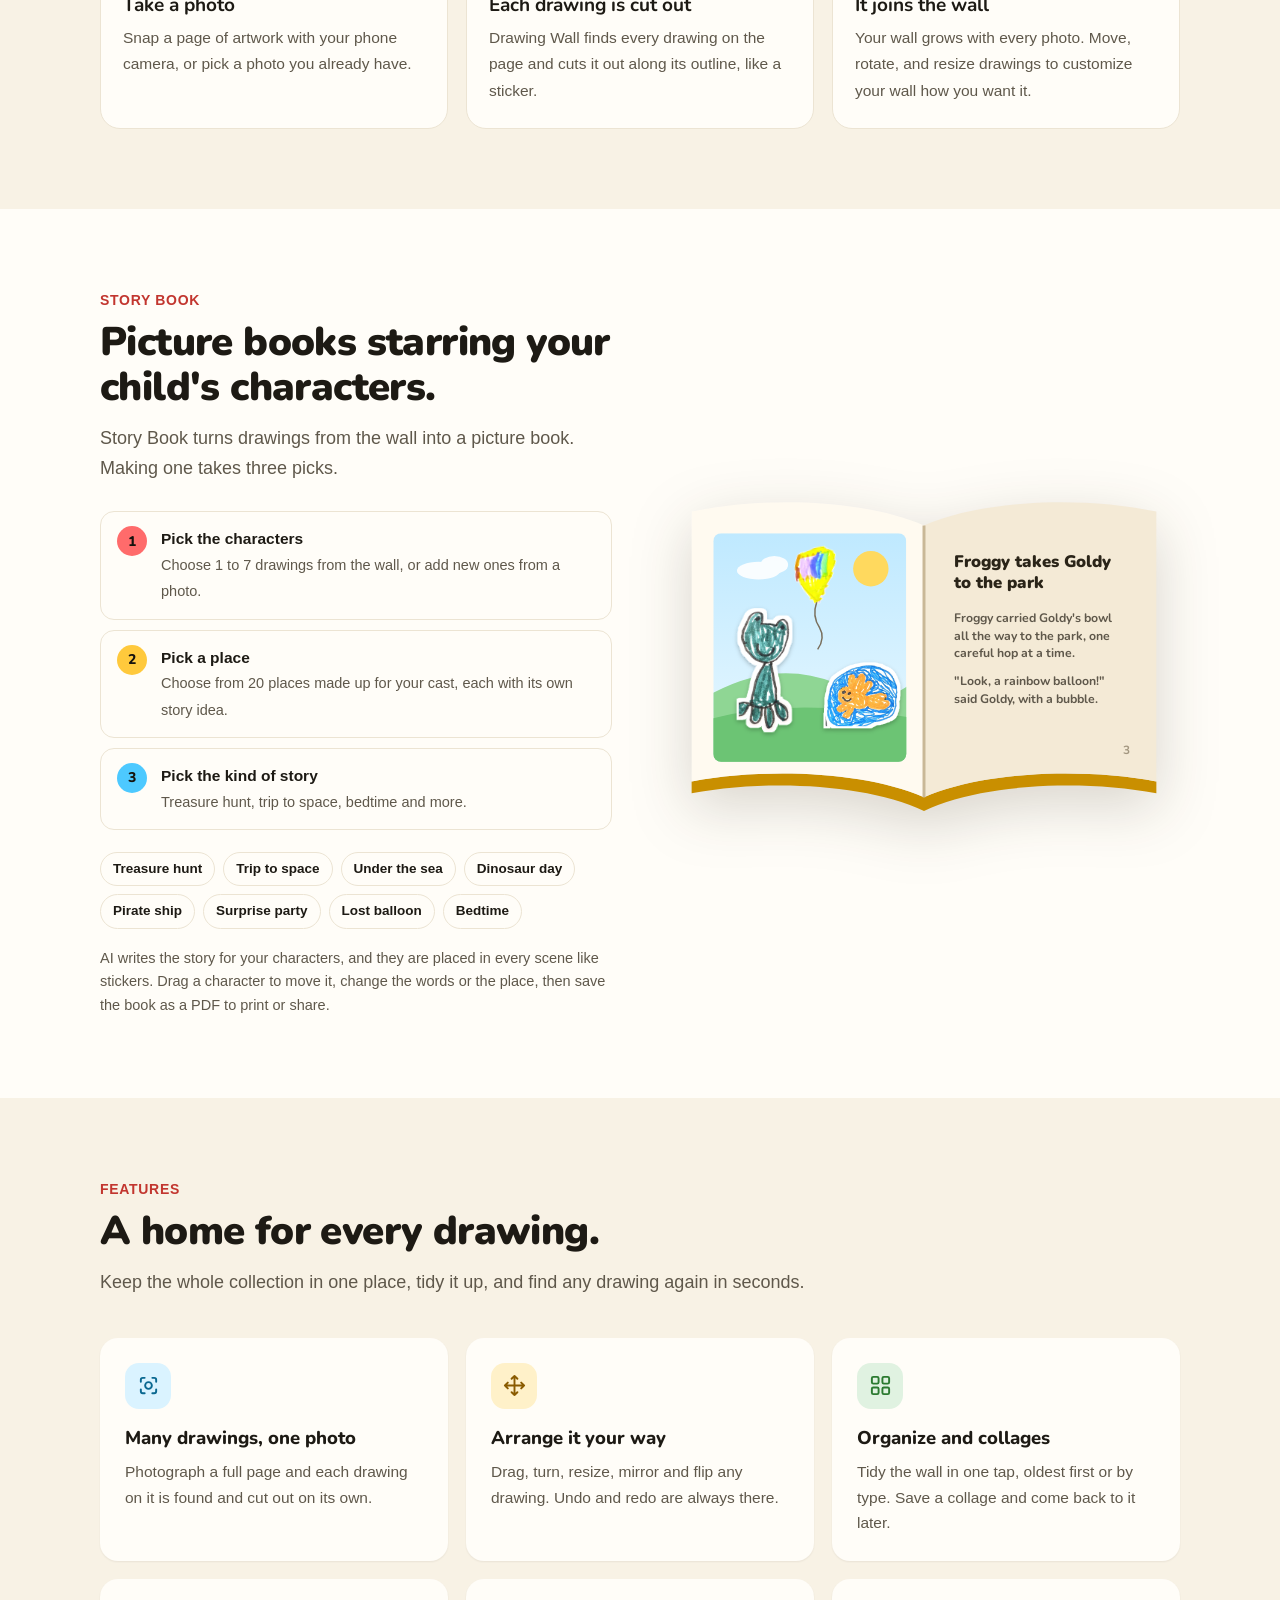
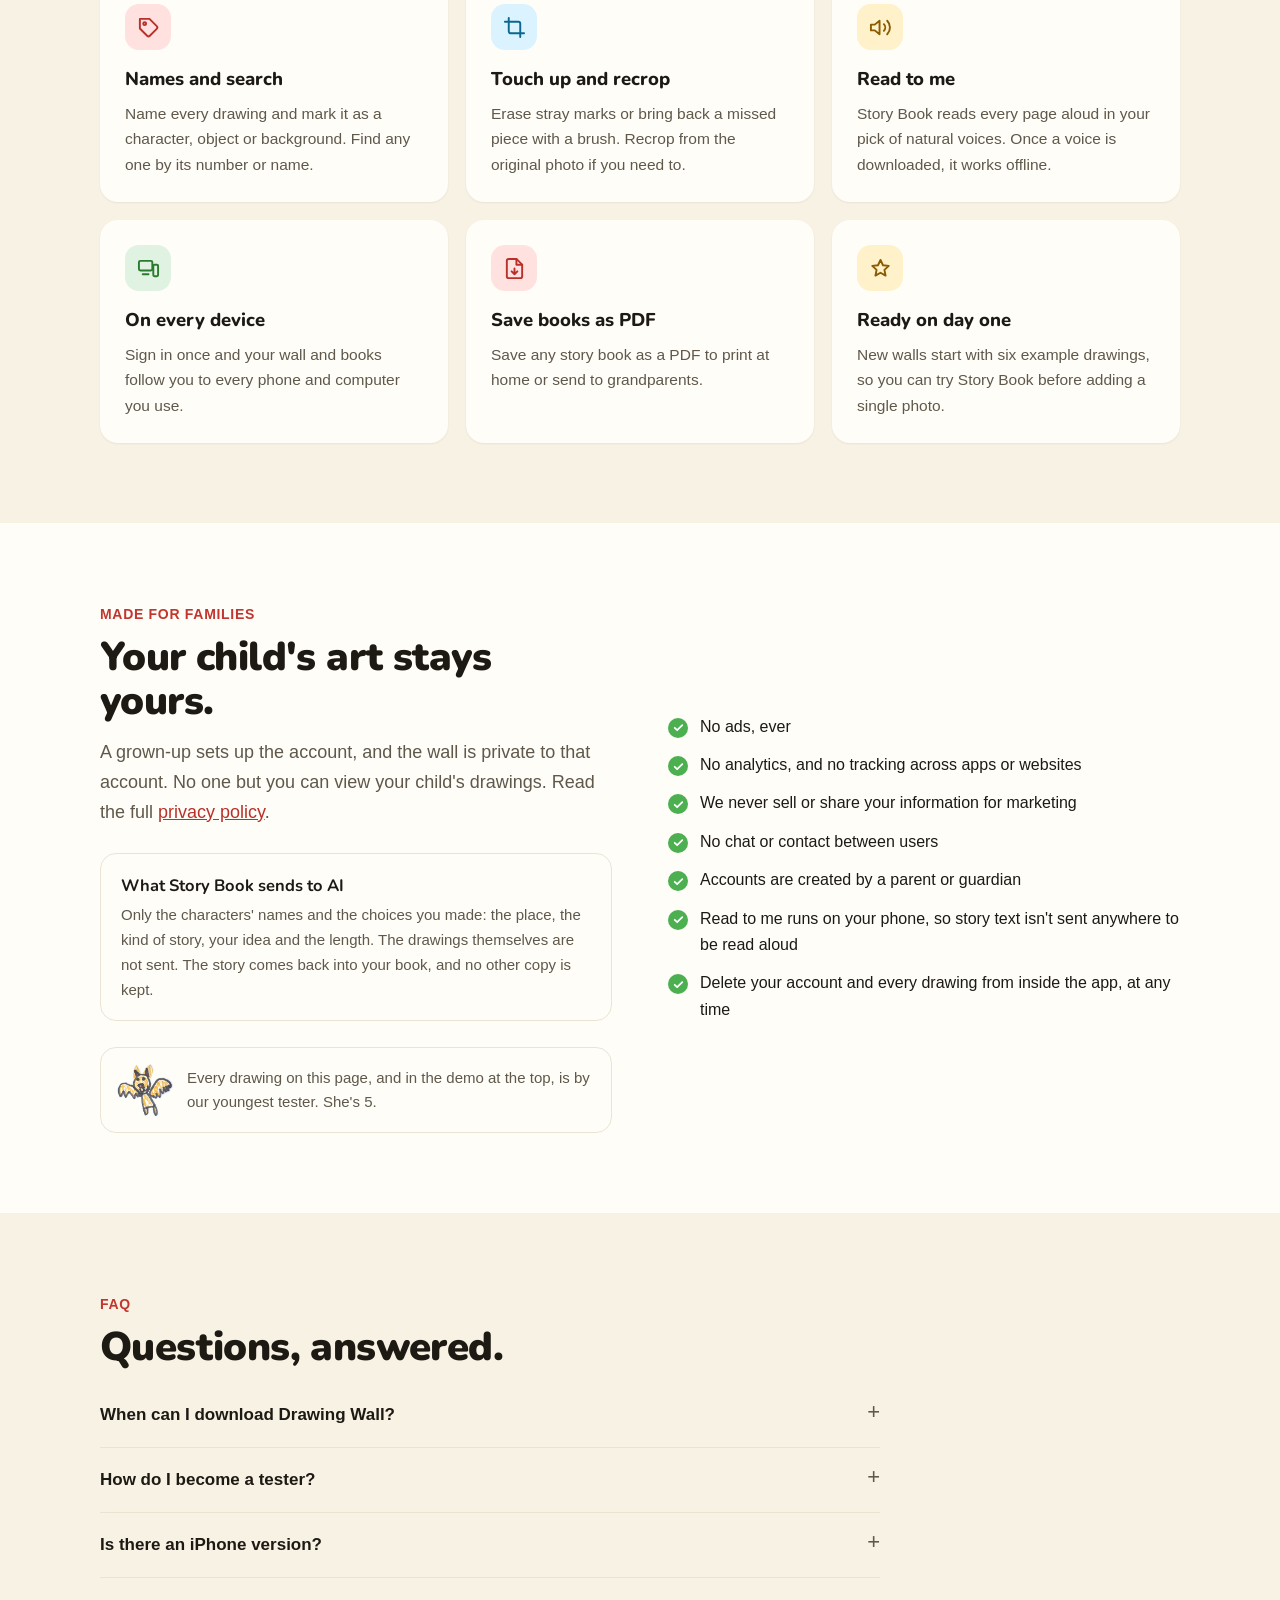
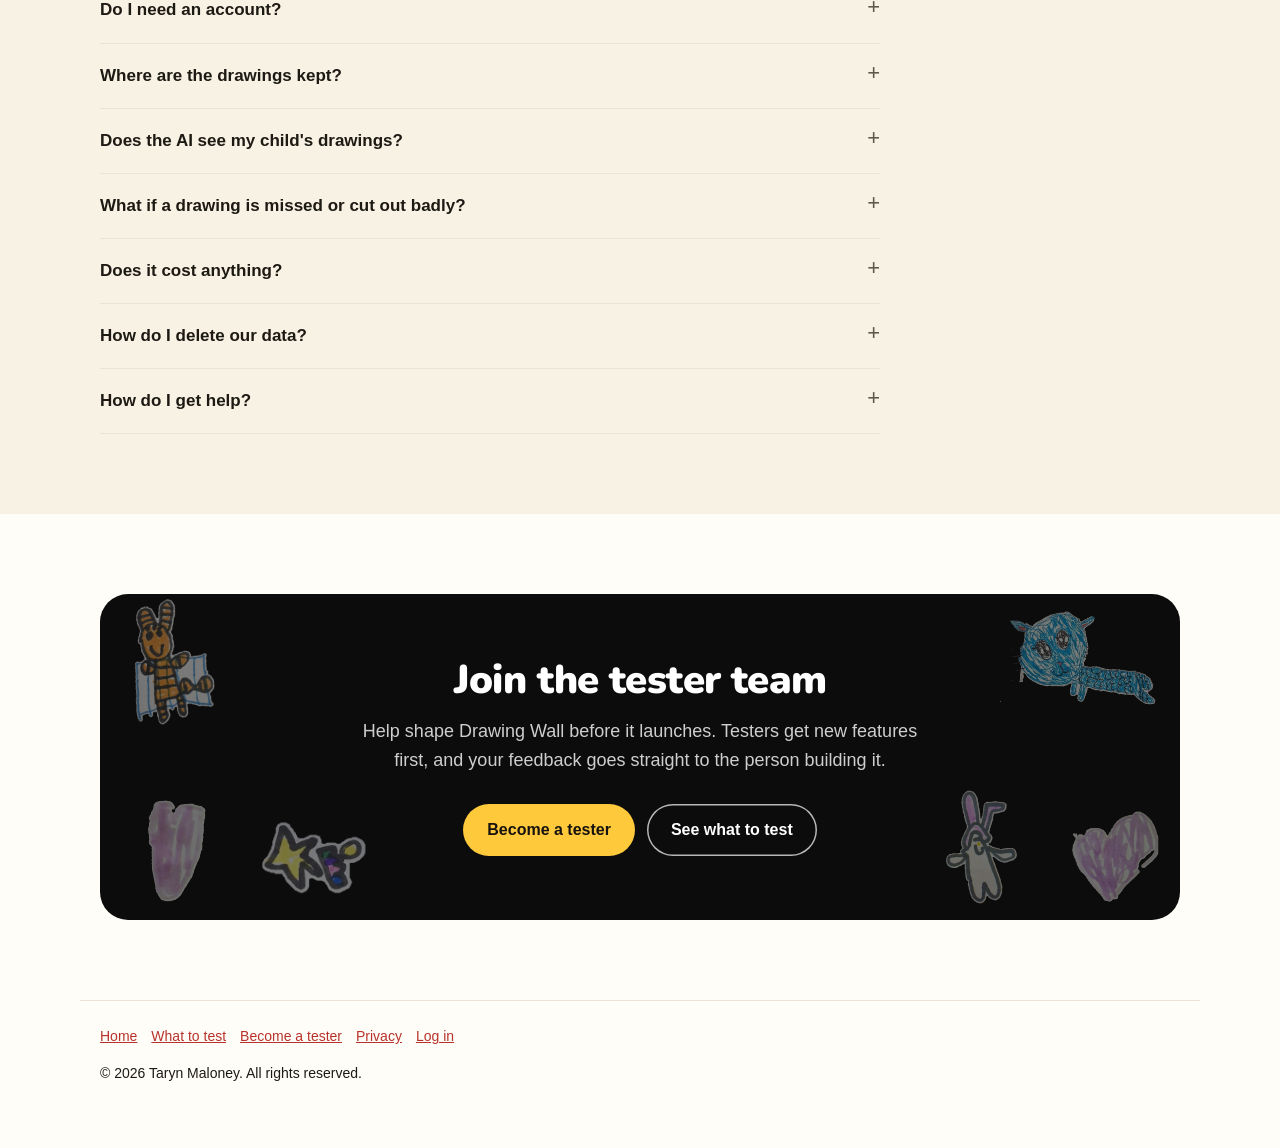
==== commit 442dbe2b: "How it works step 3: zoom the wall photo to fill the box (no black bars) Co-Authored-By: Claude Opus" ====
--- a/index.html
+++ b/index.html
@@ -310,7 +310,7 @@
       </li>
       <li>
         <span class="art dark" aria-hidden="true">
-          <img class="photo whole" src="art/how/wall.jpg" alt="" loading="lazy" style="background:#000">
+          <img class="photo" src="art/how/wall.jpg" alt="" loading="lazy" style="object-position:50% 45%">
         </span>
         <div class="txt"><b>It joins the wall</b><span>Your wall grows with every photo. Move, rotate, and resize drawings to customize your wall how you want it.</span></div>
       </li>
